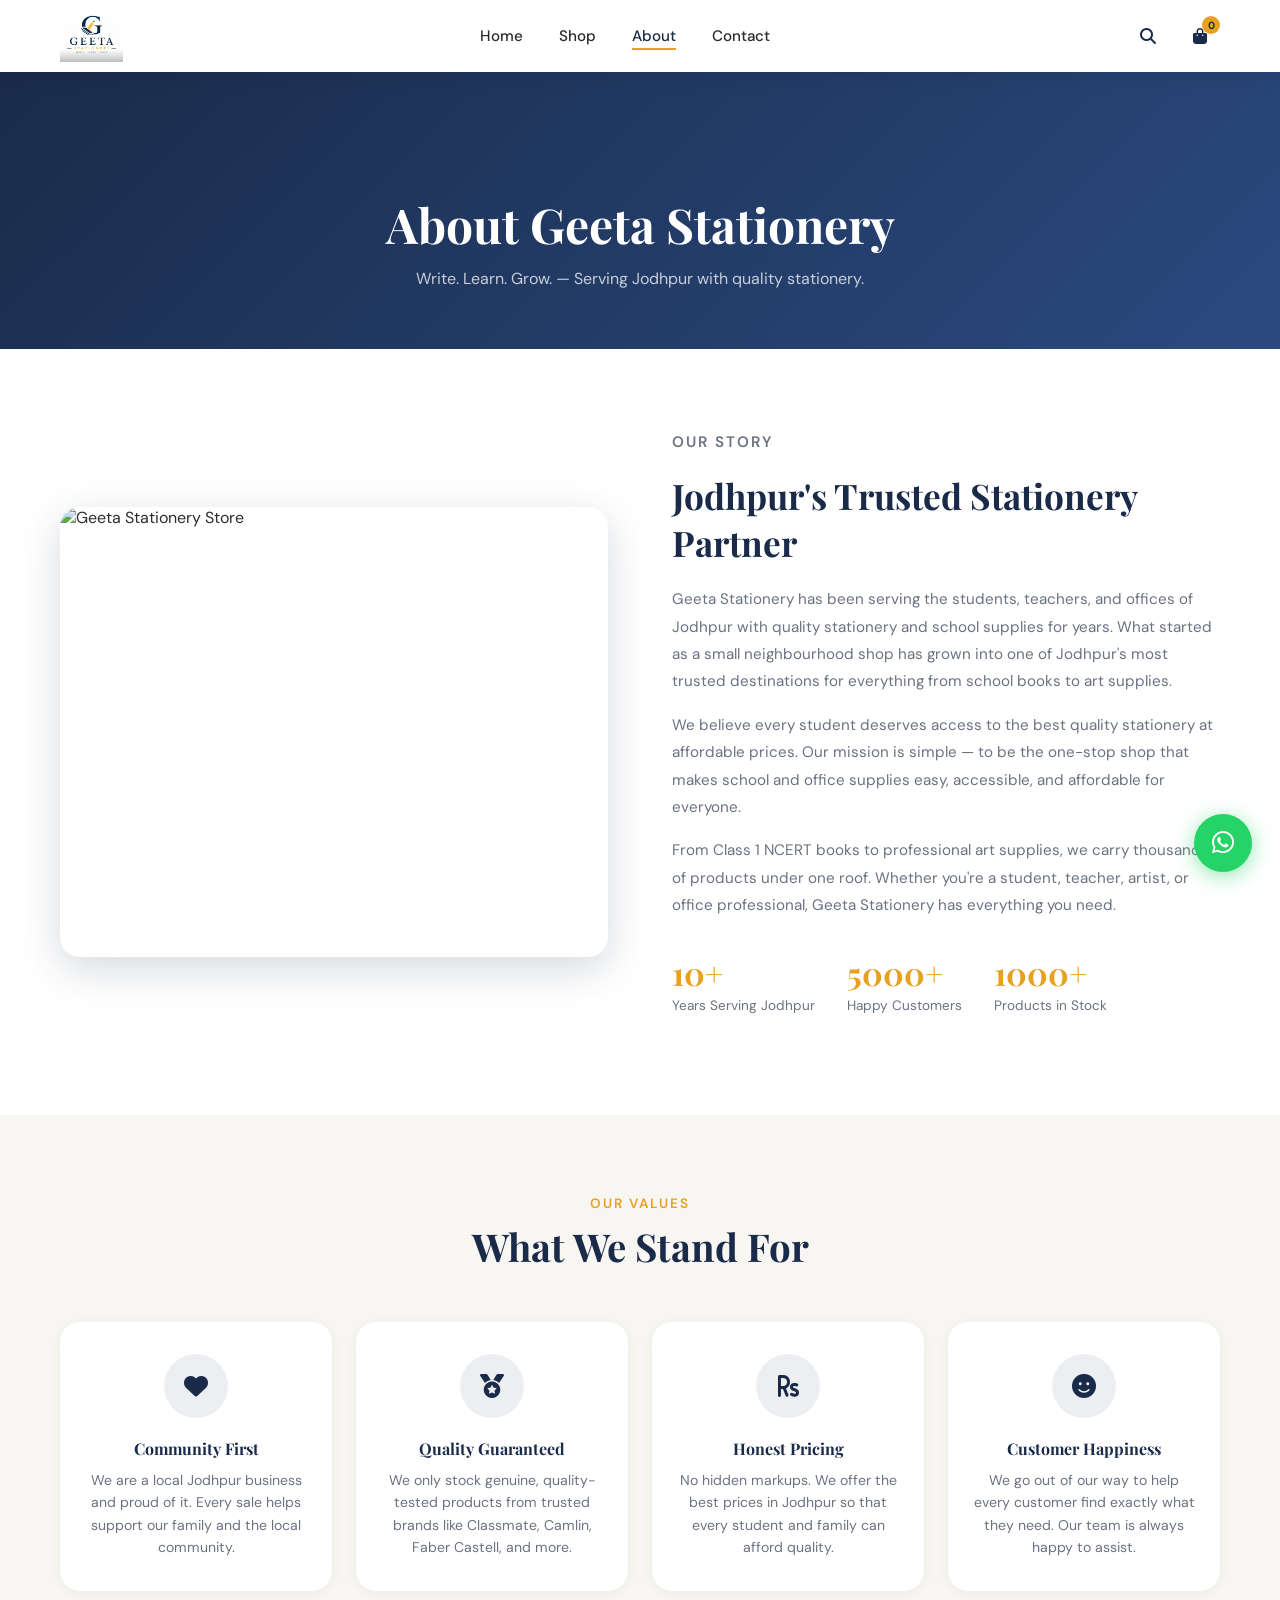
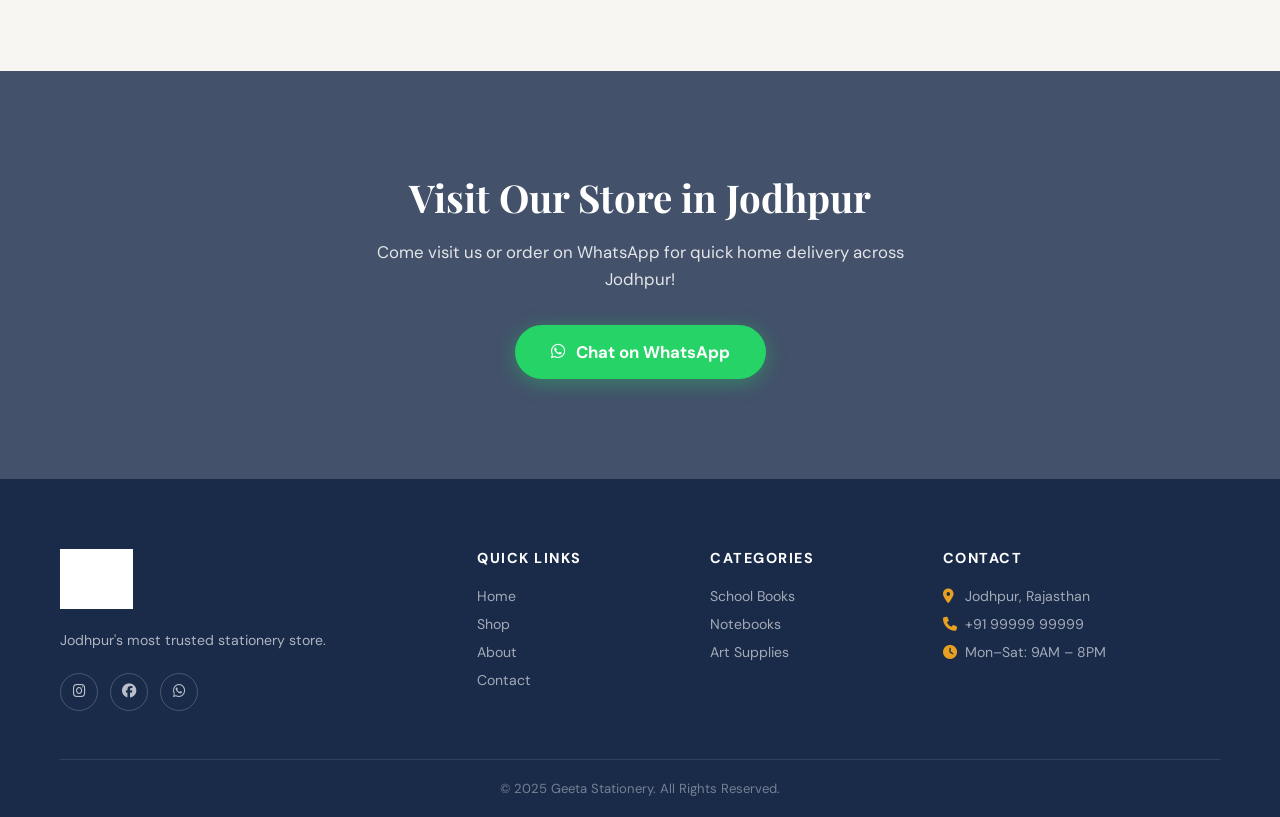
==== pages/about.html @ 5570ed1f "Add files via upload" ====
<!DOCTYPE html>
<html lang="en">
<head>
  <meta charset="UTF-8"/>
  <meta name="viewport" content="width=device-width, initial-scale=1.0"/>
  <title>About Us – Geeta Stationery Jodhpur</title>
  <link rel="icon" href="../images/logo.png" type="image/png"/>
  <link rel="stylesheet" href="../css/style.css"/>
  <link href="https://fonts.googleapis.com/css2?family=Playfair+Display:wght@600;700;800&family=DM+Sans:wght@300;400;500;600&display=swap" rel="stylesheet"/>
  <link rel="stylesheet" href="https://cdnjs.cloudflare.com/ajax/libs/font-awesome/6.5.0/css/all.min.css"/>
</head>
<body>

<header class="navbar" id="navbar">
  <div class="nav-container">
    <a href="../index.html" class="nav-logo"><img src="../images/logo.png" alt="Geeta Stationery"/></a>
    <nav class="nav-links" id="navLinks">
      <a href="../index.html">Home</a>
      <a href="shop.html">Shop</a>
      <a href="about.html" class="active">About</a>
      <a href="contact.html">Contact</a>
    </nav>
    <div class="nav-actions">
      <button class="search-btn" onclick="toggleSearch()"><i class="fas fa-search"></i></button>
      <a href="shop.html" class="cart-btn"><i class="fas fa-shopping-bag"></i><span class="cart-count">0</span></a>
      <button class="hamburger" onclick="toggleMenu()"><span></span><span></span><span></span></button>
    </div>
  </div>
  <div class="search-bar" id="searchBar">
    <input type="text" placeholder="Search products..." id="searchInput"/>
    <button onclick="doSearch()"><i class="fas fa-search"></i></button>
  </div>
</header>

<div class="page-hero">
  <div class="container">
    <h1>About Geeta Stationery</h1>
    <p>Write. Learn. Grow. — Serving Jodhpur with quality stationery.</p>
  </div>
</div>

<!-- STORY -->
<section class="about-story">
  <div class="container">
    <div class="about-grid">
      <div class="about-img">
        <img src="https://images.unsplash.com/photo-1456735190827-d1262f71b8a3?w=800&q=80" alt="Geeta Stationery Store"/>
      </div>
      <div class="about-content">
        <p class="section-tag">Our Story</p>
        <h2>Jodhpur's Trusted Stationery Partner</h2>
        <p>Geeta Stationery has been serving the students, teachers, and offices of Jodhpur with quality stationery and school supplies for years. What started as a small neighbourhood shop has grown into one of Jodhpur's most trusted destinations for everything from school books to art supplies.</p>
        <p>We believe every student deserves access to the best quality stationery at affordable prices. Our mission is simple — to be the one-stop shop that makes school and office supplies easy, accessible, and affordable for everyone.</p>
        <p>From Class 1 NCERT books to professional art supplies, we carry thousands of products under one roof. Whether you're a student, teacher, artist, or office professional, Geeta Stationery has everything you need.</p>
        <div class="stat-row">
          <div class="stat-item">
            <h3>10+</h3>
            <p>Years Serving Jodhpur</p>
          </div>
          <div class="stat-item">
            <h3>5000+</h3>
            <p>Happy Customers</p>
          </div>
          <div class="stat-item">
            <h3>1000+</h3>
            <p>Products in Stock</p>
          </div>
        </div>
      </div>
    </div>
  </div>
</section>

<!-- VALUES -->
<section class="section trust-section">
  <div class="container">
    <div class="section-head">
      <p class="section-tag">Our Values</p>
      <h2>What We Stand For</h2>
    </div>
    <div class="trust-grid">
      <div class="trust-card">
        <div class="trust-icon"><i class="fas fa-heart"></i></div>
        <h3>Community First</h3>
        <p>We are a local Jodhpur business and proud of it. Every sale helps support our family and the local community.</p>
      </div>
      <div class="trust-card">
        <div class="trust-icon"><i class="fas fa-medal"></i></div>
        <h3>Quality Guaranteed</h3>
        <p>We only stock genuine, quality-tested products from trusted brands like Classmate, Camlin, Faber Castell, and more.</p>
      </div>
      <div class="trust-card">
        <div class="trust-icon"><i class="fas fa-rupee-sign"></i></div>
        <h3>Honest Pricing</h3>
        <p>No hidden markups. We offer the best prices in Jodhpur so that every student and family can afford quality.</p>
      </div>
      <div class="trust-card">
        <div class="trust-icon"><i class="fas fa-smile"></i></div>
        <h3>Customer Happiness</h3>
        <p>We go out of our way to help every customer find exactly what they need. Our team is always happy to assist.</p>
      </div>
    </div>
  </div>
</section>

<!-- CTA -->
<section class="cta-section">
  <div class="cta-bg" style="background-image:url('https://images.unsplash.com/photo-1503676260728-1c00da094a0b?w=1400&q=80')">
    <div class="cta-overlay"></div>
    <div class="cta-content">
      <h2>Visit Our Store in Jodhpur</h2>
      <p>Come visit us or order on WhatsApp for quick home delivery across Jodhpur!</p>
      <a href="https://wa.me/919999999999" class="btn-whatsapp" target="_blank"><i class="fab fa-whatsapp"></i> Chat on WhatsApp</a>
    </div>
  </div>
</section>

<footer class="footer">
  <div class="container">
    <div class="footer-grid">
      <div class="footer-brand">
        <img src="../images/logo.png" alt="Geeta Stationery" class="footer-logo"/>
        <p>Jodhpur's most trusted stationery store.</p>
        <div class="social-links">
          <a href="#"><i class="fab fa-instagram"></i></a>
          <a href="#"><i class="fab fa-facebook"></i></a>
          <a href="https://wa.me/919999999999"><i class="fab fa-whatsapp"></i></a>
        </div>
      </div>
      <div class="footer-col"><h4>Quick Links</h4><a href="../index.html">Home</a><a href="shop.html">Shop</a><a href="about.html">About</a><a href="contact.html">Contact</a></div>
      <div class="footer-col"><h4>Categories</h4><a href="shop.html?cat=books">School Books</a><a href="shop.html?cat=notebooks">Notebooks</a><a href="shop.html?cat=art">Art Supplies</a></div>
      <div class="footer-col"><h4>Contact</h4><p><i class="fas fa-map-marker-alt"></i> Jodhpur, Rajasthan</p><p><i class="fas fa-phone"></i> +91 99999 99999</p><p><i class="fas fa-clock"></i> Mon–Sat: 9AM – 8PM</p></div>
    </div>
    <div class="footer-bottom"><p>© 2025 Geeta Stationery. All Rights Reserved.</p></div>
  </div>
</footer>
<a href="https://wa.me/919999999999" class="whatsapp-float" target="_blank"><i class="fab fa-whatsapp"></i></a>

<script src="../js/products.js"></script>
<script src="../js/main.js"></script>
</body>
</html>
---- css/style.css ----
/* ===== GEETA STATIONERY - MAIN STYLESHEET ===== */
@import url('https://fonts.googleapis.com/css2?family=Playfair+Display:wght@600;700;800&family=DM+Sans:wght@300;400;500;600&display=swap');

:root {
  --navy: #1A2B4A;
  --gold: #E8A020;
  --gold-light: #F5C842;
  --white: #FFFFFF;
  --off-white: #F8F6F2;
  --text: #2C2C2C;
  --text-light: #6B7280;
  --border: #E5E7EB;
  --shadow: 0 4px 24px rgba(26,43,74,0.10);
  --shadow-hover: 0 12px 40px rgba(26,43,74,0.18);
  --radius: 12px;
  --radius-lg: 20px;
}

*, *::before, *::after { box-sizing: border-box; margin: 0; padding: 0; }

html { scroll-behavior: smooth; }

body {
  font-family: 'DM Sans', sans-serif;
  color: var(--text);
  background: var(--white);
  overflow-x: hidden;
}

h1, h2, h3, h4 { font-family: 'Playfair Display', serif; color: var(--navy); }
a { text-decoration: none; color: inherit; }
img { max-width: 100%; display: block; }
.container { max-width: 1200px; margin: 0 auto; padding: 0 20px; }
.section { padding: 80px 0; }
.section-head { text-align: center; margin-bottom: 50px; }
.section-head h2 { font-size: clamp(1.8rem, 3vw, 2.4rem); color: var(--navy); }
.section-tag { color: var(--gold); font-weight: 600; font-size: 0.85rem; letter-spacing: 2px; text-transform: uppercase; margin-bottom: 8px; }
.center-btn { text-align: center; margin-top: 48px; }

/* ===== BUTTONS ===== */
.btn-primary {
  display: inline-flex; align-items: center; gap: 8px;
  background: var(--navy); color: var(--white);
  padding: 14px 30px; border-radius: 50px;
  font-weight: 600; font-size: 0.95rem;
  transition: all 0.3s ease;
  border: 2px solid var(--navy);
}
.btn-primary:hover { background: var(--gold); border-color: var(--gold); color: var(--navy); transform: translateY(-2px); box-shadow: var(--shadow-hover); }

.btn-outline {
  display: inline-flex; align-items: center; gap: 8px;
  background: transparent; color: var(--white);
  padding: 14px 30px; border-radius: 50px;
  font-weight: 600; font-size: 0.95rem;
  border: 2px solid rgba(255,255,255,0.7);
  transition: all 0.3s ease;
}
.btn-outline:hover { background: var(--white); color: var(--navy); }

.btn-outline-sm {
  display: inline-block; padding: 8px 20px;
  border: 2px solid var(--white); color: var(--white); border-radius: 50px;
  font-weight: 600; font-size: 0.8rem; transition: all 0.3s;
}
.btn-outline-sm:hover { background: var(--white); color: var(--navy); }

.btn-whatsapp {
  display: inline-flex; align-items: center; gap: 10px;
  background: #25D366; color: var(--white);
  padding: 16px 36px; border-radius: 50px;
  font-weight: 700; font-size: 1.05rem;
  transition: all 0.3s; box-shadow: 0 4px 20px rgba(37,211,102,0.4);
}
.btn-whatsapp:hover { transform: translateY(-3px); box-shadow: 0 8px 30px rgba(37,211,102,0.5); }

/* ===== NAVBAR ===== */
.navbar {
  position: fixed; top: 0; left: 0; right: 0; z-index: 1000;
  background: var(--white);
  box-shadow: 0 2px 20px rgba(0,0,0,0.08);
  transition: all 0.3s ease;
}
.navbar.scrolled { box-shadow: 0 4px 30px rgba(0,0,0,0.12); }
.nav-container {
  max-width: 1200px; margin: 0 auto; padding: 0 20px;
  display: flex; align-items: center; justify-content: space-between;
  height: 72px;
}
.nav-logo img { height: 52px; width: auto; object-fit: contain; }
.nav-links { display: flex; gap: 36px; align-items: center; }
.nav-links a {
  font-weight: 500; color: var(--text); font-size: 0.95rem;
  position: relative; transition: color 0.3s;
}
.nav-links a::after {
  content: ''; position: absolute; bottom: -4px; left: 0; right: 100%;
  height: 2px; background: var(--gold); transition: right 0.3s;
}
.nav-links a:hover::after, .nav-links a.active::after { right: 0; }
.nav-links a:hover, .nav-links a.active { color: var(--navy); }
.nav-actions { display: flex; gap: 12px; align-items: center; }
.search-btn, .cart-btn {
  background: none; border: none; cursor: pointer;
  width: 40px; height: 40px; border-radius: 50%;
  display: flex; align-items: center; justify-content: center;
  color: var(--navy); font-size: 1rem; transition: all 0.3s;
  position: relative;
}
.search-btn:hover, .cart-btn:hover { background: var(--off-white); }
.cart-count {
  position: absolute; top: 0; right: 0;
  background: var(--gold); color: var(--navy);
  font-size: 0.65rem; font-weight: 700;
  width: 18px; height: 18px; border-radius: 50%;
  display: flex; align-items: center; justify-content: center;
}
.hamburger { display: none; flex-direction: column; gap: 5px; background: none; border: none; cursor: pointer; padding: 5px; }
.hamburger span { width: 24px; height: 2px; background: var(--navy); border-radius: 2px; transition: all 0.3s; }
.search-bar {
  background: var(--off-white); padding: 12px 20px;
  display: none; align-items: center; gap: 12px;
  border-top: 1px solid var(--border);
}
.search-bar.open { display: flex; }
.search-bar input {
  flex: 1; border: none; background: none;
  font-size: 1rem; font-family: 'DM Sans', sans-serif;
  outline: none; color: var(--text);
}
.search-bar button { background: none; border: none; cursor: pointer; color: var(--navy); font-size: 1.1rem; }

/* ===== HERO ===== */
.hero {
  position: relative; height: 100vh; min-height: 600px;
  display: flex; align-items: center; justify-content: center;
  overflow: hidden; margin-top: 72px;
}
.hero-slides { position: absolute; inset: 0; }
.hero-slide {
  position: absolute; inset: 0;
  background-size: cover; background-position: center;
  opacity: 0; transition: opacity 1s ease;
}
.hero-slide.active { opacity: 1; }
.slide-overlay { position: absolute; inset: 0; background: linear-gradient(135deg, rgba(26,43,74,0.85) 0%, rgba(26,43,74,0.5) 100%); }
.hero-content {
  position: relative; z-index: 2; text-align: center;
  color: var(--white); max-width: 700px; padding: 0 20px;
  animation: heroFadeUp 1s ease forwards;
}
@keyframes heroFadeUp {
  from { opacity: 0; transform: translateY(40px); }
  to { opacity: 1; transform: translateY(0); }
}
.hero-tag {
  display: inline-block; background: rgba(232,160,32,0.2);
  border: 1px solid var(--gold); color: var(--gold-light);
  padding: 6px 20px; border-radius: 50px; font-size: 0.8rem;
  font-weight: 600; letter-spacing: 2px; text-transform: uppercase; margin-bottom: 20px;
}
.hero-title {
  font-size: clamp(2.4rem, 6vw, 4.5rem); color: var(--white);
  line-height: 1.1; margin-bottom: 16px;
}
.hero-title span { color: var(--gold-light); }
.hero-sub { font-size: 1.1rem; color: rgba(255,255,255,0.85); margin-bottom: 36px; letter-spacing: 1px; }
.hero-btns { display: flex; gap: 16px; justify-content: center; flex-wrap: wrap; }
.hero-dots {
  position: absolute; bottom: 30px; left: 50%; transform: translateX(-50%);
  z-index: 3; display: flex; gap: 8px;
}
.hero-dot {
  width: 8px; height: 8px; border-radius: 50%;
  background: rgba(255,255,255,0.4); cursor: pointer; transition: all 0.3s; border: none;
}
.hero-dot.active { background: var(--gold); width: 24px; border-radius: 4px; }

/* ===== MARQUEE ===== */
.marquee-bar { background: var(--navy); padding: 12px 0; overflow: hidden; }
.marquee-track {
  display: inline-flex; white-space: nowrap;
  animation: marquee 20s linear infinite;
  color: var(--gold-light); font-weight: 500; font-size: 0.9rem; letter-spacing: 1px;
}
@keyframes marquee { from { transform: translateX(0); } to { transform: translateX(-50%); } }

/* ===== CATEGORIES ===== */
.categories-section { background: var(--off-white); }
.categories-grid {
  display: grid; grid-template-columns: repeat(6, 1fr); gap: 20px;
}
.cat-card {
  background: var(--white); border-radius: var(--radius-lg);
  padding: 24px 16px; text-align: center;
  transition: all 0.3s ease; box-shadow: 0 2px 12px rgba(0,0,0,0.06);
  cursor: pointer;
}
.cat-card:hover { transform: translateY(-6px); box-shadow: var(--shadow-hover); }
.cat-icon {
  width: 80px; height: 80px; border-radius: 50%;
  overflow: hidden; margin: 0 auto 16px;
}
.cat-icon img { width: 100%; height: 100%; object-fit: cover; }
.cat-card h3 { font-size: 0.95rem; color: var(--navy); margin-bottom: 4px; }
.cat-card p { font-size: 0.78rem; color: var(--text-light); }

/* ===== PRODUCTS GRID ===== */
.products-grid {
  display: grid; grid-template-columns: repeat(4, 1fr); gap: 24px;
}
.product-card {
  background: var(--white); border-radius: var(--radius-lg);
  overflow: hidden; box-shadow: 0 2px 12px rgba(0,0,0,0.06);
  transition: all 0.3s ease; cursor: pointer;
}
.product-card:hover { transform: translateY(-6px); box-shadow: var(--shadow-hover); }
.product-img {
  position: relative; overflow: hidden; height: 220px; background: var(--off-white);
}
.product-img img { width: 100%; height: 100%; object-fit: cover; transition: transform 0.4s ease; }
.product-card:hover .product-img img { transform: scale(1.06); }
.product-badge {
  position: absolute; top: 12px; left: 12px;
  background: var(--gold); color: var(--navy); font-weight: 700;
  font-size: 0.72rem; padding: 4px 10px; border-radius: 50px;
}
.product-info { padding: 16px; }
.product-info h3 { font-size: 0.98rem; margin-bottom: 6px; color: var(--navy); white-space: nowrap; overflow: hidden; text-overflow: ellipsis; }
.product-info .cat-label { font-size: 0.75rem; color: var(--text-light); margin-bottom: 10px; }
.product-price { display: flex; align-items: center; gap: 8px; margin-bottom: 14px; }
.price-now { font-size: 1.1rem; font-weight: 700; color: var(--navy); }
.price-old { font-size: 0.85rem; color: var(--text-light); text-decoration: line-through; }
.add-cart-btn {
  width: 100%; padding: 10px; border: 2px solid var(--navy);
  border-radius: 8px; background: none; color: var(--navy);
  font-weight: 600; font-size: 0.88rem; cursor: pointer; transition: all 0.3s;
  font-family: 'DM Sans', sans-serif;
}
.add-cart-btn:hover { background: var(--navy); color: var(--white); }

/* ===== OFFERS ===== */
.offers-section { background: var(--off-white); padding: 80px 0; }
.offers-grid { display: grid; grid-template-columns: 1fr 1fr; gap: 24px; }
.offer-card {
  position: relative; border-radius: var(--radius-lg); overflow: hidden;
  min-height: 280px;
}
.offer-big { min-height: 580px; }
.offer-card img { width: 100%; height: 100%; object-fit: cover; position: absolute; inset: 0; }
.offer-card::after { content: ''; position: absolute; inset: 0; background: linear-gradient(to top, rgba(26,43,74,0.85), rgba(26,43,74,0.2)); }
.offer-text {
  position: absolute; bottom: 0; left: 0; right: 0;
  padding: 32px; z-index: 1; color: var(--white);
}
.offer-tag { color: var(--gold-light); font-size: 0.78rem; font-weight: 700; letter-spacing: 2px; text-transform: uppercase; margin-bottom: 8px; }
.offer-text h2 { font-size: clamp(1.5rem, 2.5vw, 2rem); color: var(--white); margin-bottom: 16px; }
.offer-text h3 { font-size: 1.2rem; color: var(--white); margin-bottom: 16px; }
.offer-small-stack { display: flex; flex-direction: column; gap: 24px; }
.offer-small { min-height: 270px; }

/* ===== CLASS SECTION ===== */
.class-section { background: var(--white); }
.class-grid { display: grid; grid-template-columns: repeat(4, 1fr); gap: 20px; }
.class-card {
  background: var(--navy); border-radius: var(--radius-lg);
  padding: 40px 20px; text-align: center;
  transition: all 0.3s; cursor: pointer;
}
.class-card:hover { background: var(--gold); transform: translateY(-4px); }
.class-card:hover .class-num { color: var(--navy); }
.class-card:hover p { color: var(--navy); }
.class-num { font-family: 'Playfair Display', serif; font-size: 2.5rem; color: var(--gold); display: block; margin-bottom: 8px; font-weight: 800; }
.class-card p { color: rgba(255,255,255,0.8); font-size: 0.9rem; font-weight: 500; }

/* ===== TRUST ===== */
.trust-section { background: var(--off-white); }
.trust-grid { display: grid; grid-template-columns: repeat(4, 1fr); gap: 24px; }
.trust-card {
  background: var(--white); border-radius: var(--radius-lg);
  padding: 32px 24px; text-align: center;
  box-shadow: 0 2px 12px rgba(0,0,0,0.05); transition: all 0.3s;
}
.trust-card:hover { box-shadow: var(--shadow-hover); transform: translateY(-4px); }
.trust-icon {
  width: 64px; height: 64px; border-radius: 50%;
  background: rgba(26,43,74,0.08); display: flex; align-items: center; justify-content: center;
  margin: 0 auto 20px; font-size: 1.5rem; color: var(--navy);
}
.trust-card h3 { font-size: 1rem; margin-bottom: 10px; }
.trust-card p { font-size: 0.88rem; color: var(--text-light); line-height: 1.6; }

/* ===== TESTIMONIALS ===== */
.testimonials-section { background: var(--white); }
.testimonials-grid { display: grid; grid-template-columns: repeat(3, 1fr); gap: 24px; }
.testimonial-card {
  background: var(--off-white); border-radius: var(--radius-lg);
  padding: 32px; border-left: 4px solid var(--gold);
  transition: all 0.3s;
}
.testimonial-card:hover { box-shadow: var(--shadow-hover); transform: translateY(-4px); }
.stars { color: var(--gold); font-size: 1.1rem; margin-bottom: 16px; }
.testimonial-card > p { color: var(--text); line-height: 1.7; font-size: 0.92rem; margin-bottom: 20px; }
.reviewer { display: flex; align-items: center; gap: 12px; }
.avatar {
  width: 44px; height: 44px; border-radius: 50%;
  background: var(--navy); color: var(--white);
  display: flex; align-items: center; justify-content: center;
  font-weight: 700; font-size: 1.1rem; flex-shrink: 0;
}
.reviewer strong { display: block; font-size: 0.92rem; color: var(--navy); }
.reviewer span { font-size: 0.78rem; color: var(--text-light); }

/* ===== CTA ===== */
.cta-section { position: relative; }
.cta-bg { position: relative; padding: 100px 20px; }
.cta-overlay { position: absolute; inset: 0; background: rgba(26,43,74,0.82); }
.cta-content { position: relative; z-index: 1; text-align: center; color: var(--white); max-width: 600px; margin: 0 auto; }
.cta-content h2 { font-size: clamp(1.6rem, 3vw, 2.5rem); color: var(--white); margin-bottom: 16px; }
.cta-content p { margin-bottom: 32px; color: rgba(255,255,255,0.85); font-size: 1.05rem; line-height: 1.6; }

/* ===== FOOTER ===== */
.footer { background: var(--navy); color: rgba(255,255,255,0.85); padding: 70px 0 0; }
.footer-grid { display: grid; grid-template-columns: 2fr 1fr 1fr 1.5fr; gap: 48px; padding-bottom: 48px; border-bottom: 1px solid rgba(255,255,255,0.1); }
.footer-logo { height: 60px; margin-bottom: 20px; filter: brightness(0) invert(1); }
.footer-brand p { font-size: 0.88rem; line-height: 1.7; color: rgba(255,255,255,0.65); }
.social-links { display: flex; gap: 12px; margin-top: 20px; }
.social-links a {
  width: 38px; height: 38px; border-radius: 50%;
  border: 1px solid rgba(255,255,255,0.2); display: flex; align-items: center; justify-content: center;
  color: rgba(255,255,255,0.7); font-size: 0.9rem; transition: all 0.3s;
}
.social-links a:hover { background: var(--gold); border-color: var(--gold); color: var(--navy); }
.footer-col h4 { font-size: 0.9rem; font-family: 'DM Sans', sans-serif; font-weight: 700; letter-spacing: 1.5px; text-transform: uppercase; color: var(--white); margin-bottom: 20px; }
.footer-col a, .footer-col p {
  display: block; font-size: 0.88rem; color: rgba(255,255,255,0.6);
  margin-bottom: 10px; transition: color 0.3s;
}
.footer-col a:hover { color: var(--gold); }
.footer-col p i { width: 18px; color: var(--gold); }
.footer-bottom { text-align: center; padding: 20px; font-size: 0.82rem; color: rgba(255,255,255,0.4); }

/* ===== WHATSAPP FLOAT ===== */
.whatsapp-float {
  position: fixed; bottom: 28px; right: 28px; z-index: 999;
  width: 58px; height: 58px; border-radius: 50%;
  background: #25D366; color: var(--white);
  display: flex; align-items: center; justify-content: center;
  font-size: 1.6rem; box-shadow: 0 4px 20px rgba(37,211,102,0.5);
  transition: all 0.3s; animation: pulse 2s infinite;
}
.whatsapp-float:hover { transform: scale(1.12); box-shadow: 0 6px 30px rgba(37,211,102,0.6); }
@keyframes pulse {
  0%, 100% { box-shadow: 0 4px 20px rgba(37,211,102,0.5); }
  50% { box-shadow: 0 4px 30px rgba(37,211,102,0.8); }
}

/* ===== SHOP PAGE ===== */
.page-hero {
  background: linear-gradient(135deg, var(--navy) 0%, #2a4a7f 100%);
  padding: 120px 0 60px; text-align: center; color: var(--white);
  margin-top: 72px;
}
.page-hero h1 { color: var(--white); font-size: clamp(2rem, 4vw, 3rem); }
.page-hero p { color: rgba(255,255,255,0.75); margin-top: 12px; }

.shop-layout { display: grid; grid-template-columns: 260px 1fr; gap: 32px; padding: 48px 0; }
.shop-sidebar { background: var(--white); border-radius: var(--radius-lg); padding: 28px; box-shadow: var(--shadow); height: fit-content; position: sticky; top: 90px; }
.sidebar-title { font-size: 1rem; color: var(--navy); margin-bottom: 16px; padding-bottom: 12px; border-bottom: 2px solid var(--border); }
.filter-group { margin-bottom: 28px; }
.filter-group label { font-size: 0.82rem; font-weight: 600; color: var(--text-light); letter-spacing: 1px; text-transform: uppercase; display: block; margin-bottom: 10px; }
.filter-btn {
  display: block; width: 100%; text-align: left; padding: 10px 14px;
  border: 1px solid var(--border); border-radius: 8px; margin-bottom: 6px;
  background: none; cursor: pointer; font-size: 0.88rem; transition: all 0.2s;
  font-family: 'DM Sans', sans-serif; color: var(--text);
}
.filter-btn:hover, .filter-btn.active { background: var(--navy); color: var(--white); border-color: var(--navy); }

.shop-main { }
.shop-toolbar {
  display: flex; align-items: center; justify-content: space-between;
  margin-bottom: 24px; flex-wrap: wrap; gap: 12px;
}
.results-count { font-size: 0.9rem; color: var(--text-light); }
.sort-select {
  padding: 10px 16px; border: 1px solid var(--border); border-radius: 8px;
  font-family: 'DM Sans', sans-serif; font-size: 0.88rem; color: var(--text);
  background: var(--white); cursor: pointer;
}
.shop-products-grid { display: grid; grid-template-columns: repeat(3, 1fr); gap: 20px; }

/* ===== ABOUT PAGE ===== */
.about-story { padding: 80px 0; }
.about-grid { display: grid; grid-template-columns: 1fr 1fr; gap: 64px; align-items: center; }
.about-img { border-radius: var(--radius-lg); overflow: hidden; box-shadow: var(--shadow-hover); }
.about-img img { width: 100%; height: 450px; object-fit: cover; }
.about-content h2 { font-size: 2.2rem; margin-bottom: 20px; }
.about-content p { line-height: 1.8; color: var(--text-light); margin-bottom: 16px; font-size: 0.95rem; }
.stat-row { display: flex; gap: 32px; margin-top: 32px; }
.stat-item h3 { font-size: 2rem; color: var(--gold); }
.stat-item p { font-size: 0.85rem; color: var(--text-light); }

/* ===== CONTACT PAGE ===== */
.contact-section { padding: 80px 0; }
.contact-grid { display: grid; grid-template-columns: 1fr 1.5fr; gap: 48px; }
.contact-info-cards { display: flex; flex-direction: column; gap: 20px; }
.contact-info-card {
  background: var(--off-white); border-radius: var(--radius); padding: 24px;
  display: flex; gap: 16px; align-items: flex-start;
}
.contact-info-icon {
  width: 48px; height: 48px; border-radius: 12px; background: var(--navy);
  display: flex; align-items: center; justify-content: center; color: var(--gold); font-size: 1.1rem; flex-shrink: 0;
}
.contact-info-card h4 { font-size: 0.88rem; font-family: 'DM Sans'; font-weight: 700; color: var(--navy); margin-bottom: 4px; text-transform: uppercase; letter-spacing: 1px; }
.contact-info-card p, .contact-info-card a { font-size: 0.9rem; color: var(--text-light); line-height: 1.6; }
.contact-form-box { background: var(--white); border-radius: var(--radius-lg); padding: 40px; box-shadow: var(--shadow); }
.form-title { font-size: 1.5rem; margin-bottom: 24px; }
.form-row { display: grid; grid-template-columns: 1fr 1fr; gap: 16px; }
.form-group { margin-bottom: 20px; }
.form-group label { display: block; font-size: 0.82rem; font-weight: 600; color: var(--text-light); margin-bottom: 8px; text-transform: uppercase; letter-spacing: 1px; }
.form-group input, .form-group textarea, .form-group select {
  width: 100%; padding: 12px 16px; border: 1.5px solid var(--border);
  border-radius: 10px; font-family: 'DM Sans'; font-size: 0.92rem;
  color: var(--text); background: var(--off-white); transition: border 0.3s;
  outline: none;
}
.form-group input:focus, .form-group textarea:focus, .form-group select:focus { border-color: var(--navy); background: var(--white); }
.form-group textarea { resize: vertical; min-height: 120px; }
.map-section { padding: 0 0 80px; }
.map-container { border-radius: var(--radius-lg); overflow: hidden; box-shadow: var(--shadow); }

/* ===== PRODUCT DETAIL ===== */
.product-detail-section { padding: 60px 0; }
.product-detail-grid { display: grid; grid-template-columns: 1fr 1fr; gap: 60px; }
.product-gallery .main-img { border-radius: var(--radius-lg); overflow: hidden; margin-bottom: 12px; }
.product-gallery .main-img img { width: 100%; height: 420px; object-fit: cover; }
.thumb-row { display: flex; gap: 10px; }
.thumb { width: 80px; height: 80px; border-radius: 10px; overflow: hidden; cursor: pointer; border: 2px solid transparent; transition: border 0.3s; }
.thumb:hover, .thumb.active { border-color: var(--navy); }
.thumb img { width: 100%; height: 100%; object-fit: cover; }
.product-detail-info h1 { font-size: 2rem; margin-bottom: 12px; }
.rating-row { display: flex; align-items: center; gap: 8px; margin-bottom: 20px; }
.rating-row .stars { color: var(--gold); }
.rating-row span { font-size: 0.88rem; color: var(--text-light); }
.detail-price { font-size: 2rem; font-weight: 700; color: var(--navy); margin-bottom: 20px; }
.detail-price .old { font-size: 1.1rem; color: var(--text-light); text-decoration: line-through; margin-left: 10px; }
.qty-row { display: flex; align-items: center; gap: 16px; margin: 24px 0; }
.qty-control { display: flex; align-items: center; gap: 0; border: 1.5px solid var(--border); border-radius: 10px; overflow: hidden; }
.qty-btn { width: 40px; height: 44px; background: none; border: none; font-size: 1.2rem; cursor: pointer; transition: background 0.2s; }
.qty-btn:hover { background: var(--off-white); }
.qty-num { width: 44px; text-align: center; font-weight: 600; font-size: 1rem; }
.detail-btns { display: flex; gap: 12px; flex-wrap: wrap; }
.btn-add-cart { flex: 1; padding: 14px; background: var(--navy); color: var(--white); border: none; border-radius: 10px; font-size: 1rem; font-weight: 600; cursor: pointer; transition: all 0.3s; font-family: 'DM Sans'; }
.btn-add-cart:hover { background: var(--gold); color: var(--navy); }
.btn-whatsapp-order { padding: 14px 24px; background: #25D366; color: var(--white); border: none; border-radius: 10px; font-size: 1rem; font-weight: 600; cursor: pointer; transition: all 0.3s; font-family: 'DM Sans'; display: flex; align-items: center; gap: 8px; }
.detail-meta { margin-top: 28px; padding-top: 20px; border-top: 1px solid var(--border); }
.detail-meta p { font-size: 0.88rem; color: var(--text-light); margin-bottom: 6px; }
.detail-meta strong { color: var(--navy); }

/* ===== CART TOAST ===== */
.cart-toast {
  position: fixed; bottom: 100px; right: 28px; z-index: 9999;
  background: var(--navy); color: var(--white); padding: 14px 24px;
  border-radius: 12px; font-size: 0.9rem; font-weight: 500;
  box-shadow: var(--shadow-hover); transform: translateY(20px); opacity: 0;
  transition: all 0.4s ease; pointer-events: none;
}
.cart-toast.show { transform: translateY(0); opacity: 1; }

/* ===== RESPONSIVE ===== */
@media (max-width: 1024px) {
  .categories-grid { grid-template-columns: repeat(3, 1fr); }
  .products-grid { grid-template-columns: repeat(3, 1fr); }
  .trust-grid { grid-template-columns: repeat(2, 1fr); }
  .footer-grid { grid-template-columns: 1fr 1fr; gap: 32px; }
  .shop-layout { grid-template-columns: 1fr; }
  .shop-sidebar { position: static; }
  .shop-products-grid { grid-template-columns: repeat(3, 1fr); }
}
@media (max-width: 768px) {
  .nav-links { display: none; flex-direction: column; position: absolute; top: 72px; left: 0; right: 0; background: var(--white); padding: 20px; box-shadow: 0 10px 30px rgba(0,0,0,0.1); gap: 4px; }
  .nav-links.open { display: flex; }
  .hamburger { display: flex; }
  .hero { min-height: 70vh; }
  .hero-title { font-size: 2.2rem; }
  .categories-grid { grid-template-columns: repeat(2, 1fr); }
  .products-grid { grid-template-columns: repeat(2, 1fr); }
  .offers-grid { grid-template-columns: 1fr; }
  .class-grid { grid-template-columns: repeat(2, 1fr); }
  .trust-grid { grid-template-columns: repeat(2, 1fr); }
  .testimonials-grid { grid-template-columns: 1fr; }
  .footer-grid { grid-template-columns: 1fr; }
  .about-grid { grid-template-columns: 1fr; }
  .contact-grid { grid-template-columns: 1fr; }
  .product-detail-grid { grid-template-columns: 1fr; }
  .shop-products-grid { grid-template-columns: repeat(2, 1fr); }
  .section { padding: 56px 0; }
  .form-row { grid-template-columns: 1fr; }
}
@media (max-width: 480px) {
  .categories-grid { grid-template-columns: repeat(2, 1fr); }
  .products-grid { grid-template-columns: 1fr; }
  .class-grid { grid-template-columns: repeat(2, 1fr); }
  .trust-grid { grid-template-columns: 1fr; }
  .shop-products-grid { grid-template-columns: 1fr; }
  .hero-btns { flex-direction: column; align-items: center; }
}
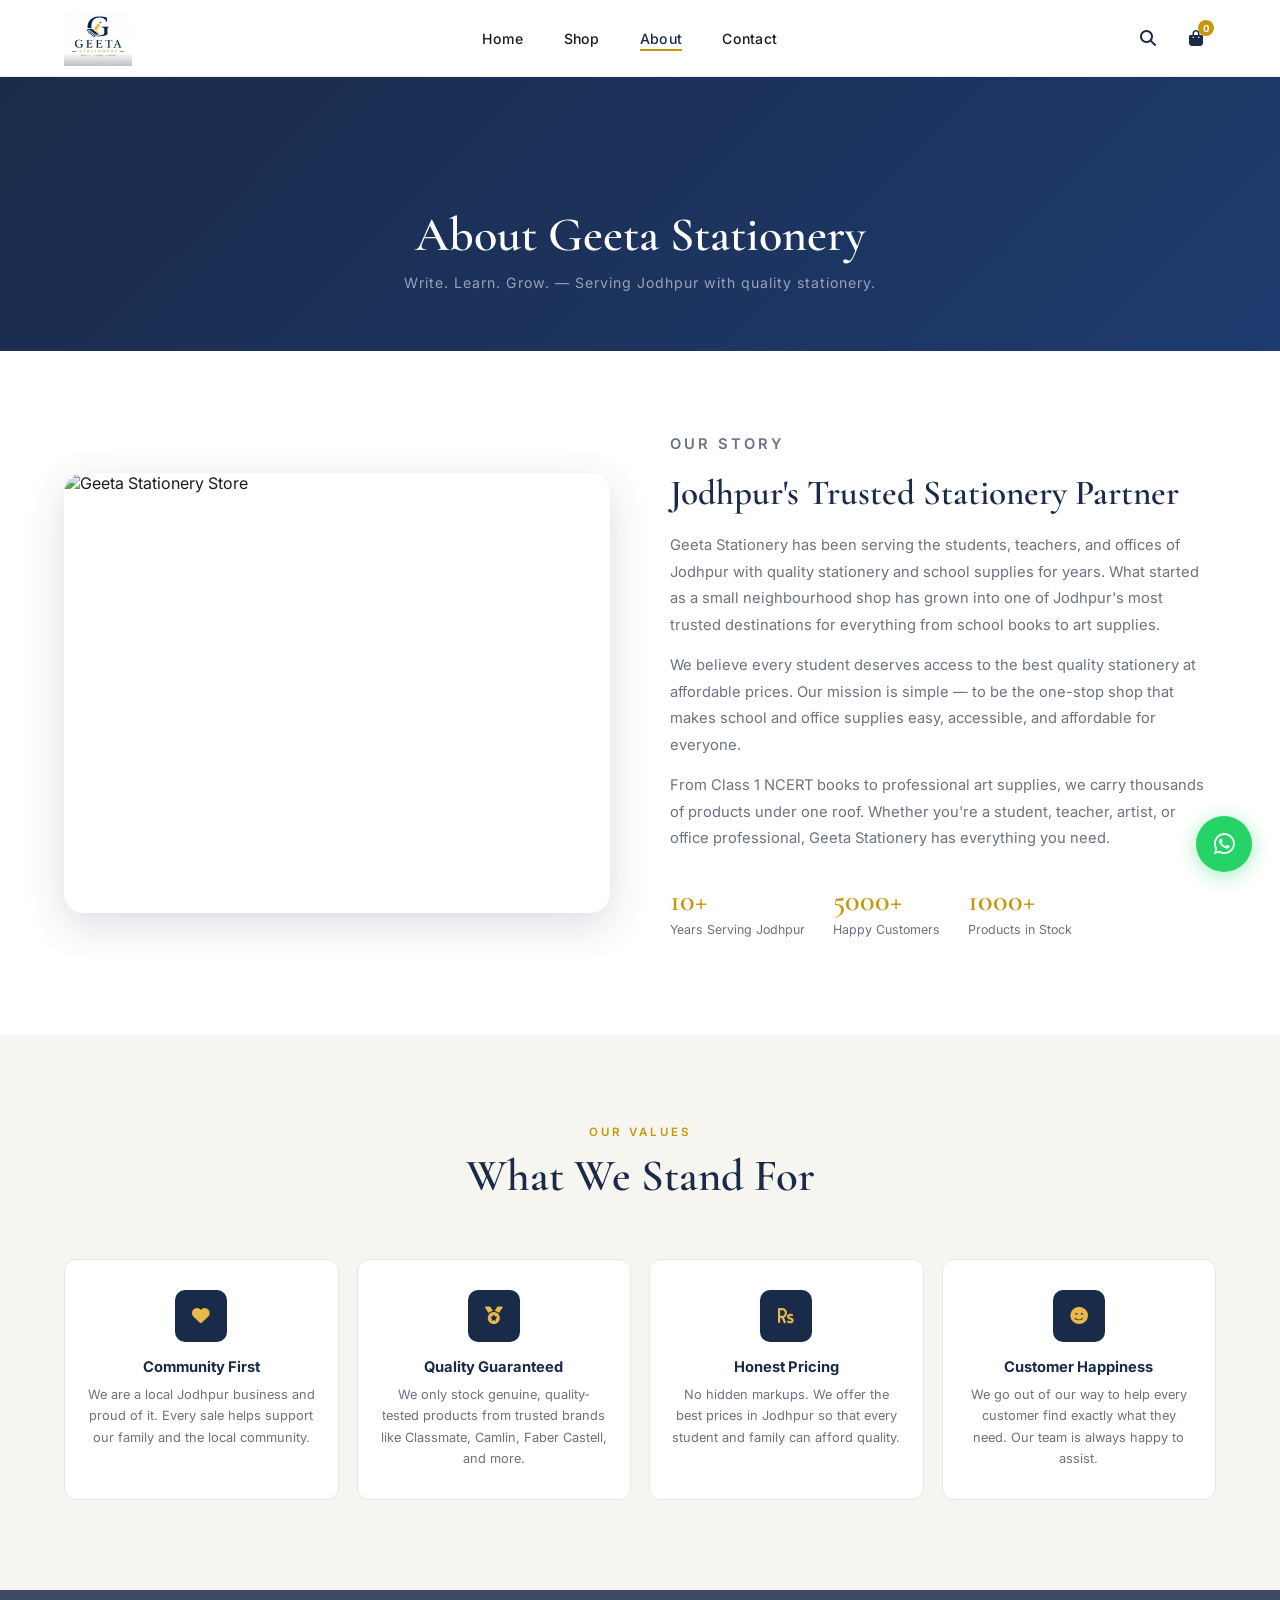
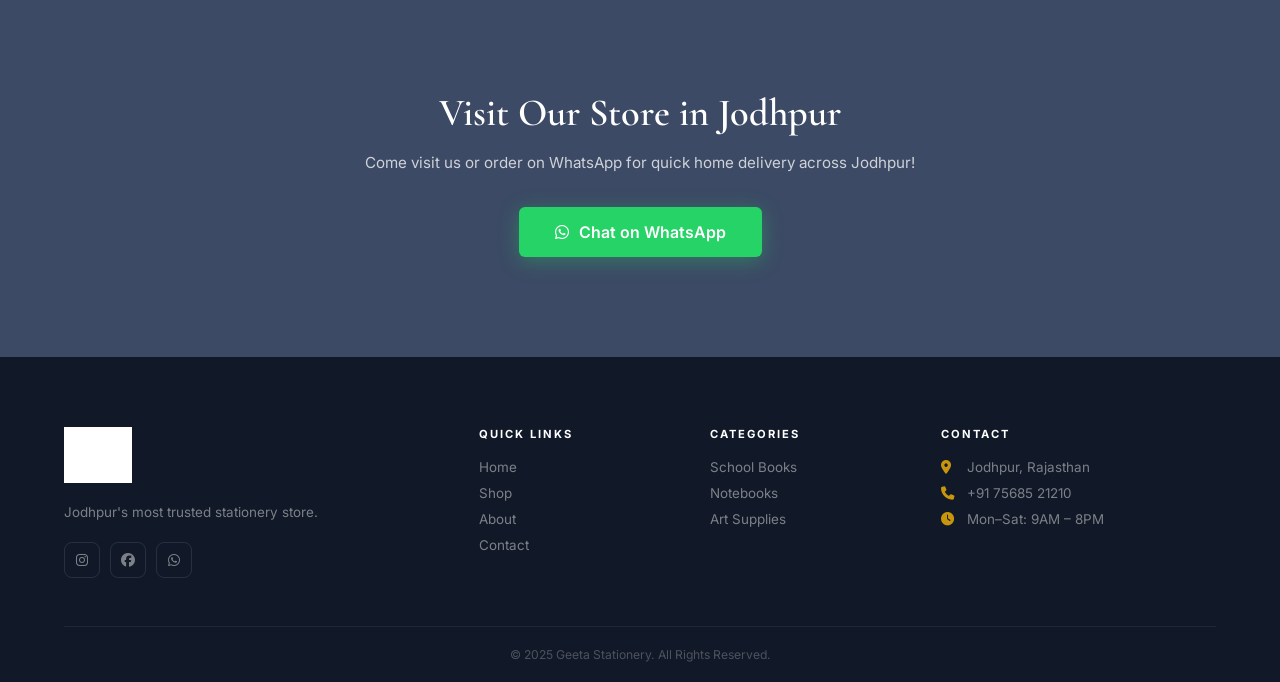
==== commit c336ab7c: "new owner image" ====
--- a/pages/about.html
+++ b/pages/about.html
@@ -6,7 +6,7 @@
   <title>About Us – Geeta Stationery Jodhpur</title>
   <link rel="icon" href="../images/logo.png" type="image/png"/>
   <link rel="stylesheet" href="../css/style.css"/>
-  <link href="https://fonts.googleapis.com/css2?family=Playfair+Display:wght@600;700;800&family=DM+Sans:wght@300;400;500;600&display=swap" rel="stylesheet"/>
+  <link href="https://fonts.googleapis.com/css2?family=Cormorant+Garamond:wght@400;500;600;700&family=Inter:wght@300;400;500;600;700&display=swap" rel="stylesheet"/>
   <link rel="stylesheet" href="https://cdnjs.cloudflare.com/ajax/libs/font-awesome/6.5.0/css/all.min.css"/>
 </head>
 <body>
@@ -110,7 +110,7 @@
     <div class="cta-content">
       <h2>Visit Our Store in Jodhpur</h2>
       <p>Come visit us or order on WhatsApp for quick home delivery across Jodhpur!</p>
-      <a href="https://wa.me/919999999999" class="btn-whatsapp" target="_blank"><i class="fab fa-whatsapp"></i> Chat on WhatsApp</a>
+      <a href="https://wa.me/917568521210" class="btn-whatsapp" target="_blank"><i class="fab fa-whatsapp"></i> Chat on WhatsApp</a>
     </div>
   </div>
 </section>
@@ -124,17 +124,17 @@
         <div class="social-links">
           <a href="#"><i class="fab fa-instagram"></i></a>
           <a href="#"><i class="fab fa-facebook"></i></a>
-          <a href="https://wa.me/919999999999"><i class="fab fa-whatsapp"></i></a>
+          <a href="https://wa.me/917568521210"><i class="fab fa-whatsapp"></i></a>
         </div>
       </div>
       <div class="footer-col"><h4>Quick Links</h4><a href="../index.html">Home</a><a href="shop.html">Shop</a><a href="about.html">About</a><a href="contact.html">Contact</a></div>
       <div class="footer-col"><h4>Categories</h4><a href="shop.html?cat=books">School Books</a><a href="shop.html?cat=notebooks">Notebooks</a><a href="shop.html?cat=art">Art Supplies</a></div>
-      <div class="footer-col"><h4>Contact</h4><p><i class="fas fa-map-marker-alt"></i> Jodhpur, Rajasthan</p><p><i class="fas fa-phone"></i> +91 99999 99999</p><p><i class="fas fa-clock"></i> Mon–Sat: 9AM – 8PM</p></div>
+      <div class="footer-col"><h4>Contact</h4><p><i class="fas fa-map-marker-alt"></i> Jodhpur, Rajasthan</p><p><i class="fas fa-phone"></i> +91 75685 21210</p><p><i class="fas fa-clock"></i> Mon–Sat: 9AM – 8PM</p></div>
     </div>
     <div class="footer-bottom"><p>© 2025 Geeta Stationery. All Rights Reserved.</p></div>
   </div>
 </footer>
-<a href="https://wa.me/919999999999" class="whatsapp-float" target="_blank"><i class="fab fa-whatsapp"></i></a>
+<a href="https://wa.me/917568521210" class="whatsapp-float" target="_blank"><i class="fab fa-whatsapp"></i></a>
 
 <script src="../js/products.js"></script>
 <script src="../js/main.js"></script>
--- a/css/style.css
+++ b/css/style.css
@@ -1,489 +1,357 @@
-/* ===== GEETA STATIONERY - MAIN STYLESHEET ===== */
-@import url('https://fonts.googleapis.com/css2?family=Playfair+Display:wght@600;700;800&family=DM+Sans:wght@300;400;500;600&display=swap');
+/* ===== GEETA STATIONERY - UPDATED STYLESHEET ===== */
+@import url('https://fonts.googleapis.com/css2?family=Cormorant+Garamond:wght@400;500;600;700&family=Inter:wght@300;400;500;600;700&display=swap');
 
 :root {
   --navy: #1A2B4A;
-  --gold: #E8A020;
-  --gold-light: #F5C842;
+  --gold: #C8960C;
+  --gold-light: #E8B84B;
   --white: #FFFFFF;
-  --off-white: #F8F6F2;
-  --text: #2C2C2C;
+  --off-white: #F7F5F0;
+  --text: #1C1C1C;
   --text-light: #6B7280;
   --border: #E5E7EB;
-  --shadow: 0 4px 24px rgba(26,43,74,0.10);
-  --shadow-hover: 0 12px 40px rgba(26,43,74,0.18);
+  --shadow: 0 4px 24px rgba(26,43,74,0.08);
+  --shadow-hover: 0 12px 40px rgba(26,43,74,0.16);
   --radius: 12px;
   --radius-lg: 20px;
 }
-
 *, *::before, *::after { box-sizing: border-box; margin: 0; padding: 0; }
-
 html { scroll-behavior: smooth; }
-
-body {
-  font-family: 'DM Sans', sans-serif;
-  color: var(--text);
-  background: var(--white);
-  overflow-x: hidden;
-}
-
-h1, h2, h3, h4 { font-family: 'Playfair Display', serif; color: var(--navy); }
+body { font-family: 'Inter', sans-serif; color: var(--text); background: var(--white); overflow-x: hidden; }
+h1, h2, h3, h4 { font-family: 'Cormorant Garamond', serif; color: var(--navy); font-weight: 600; }
 a { text-decoration: none; color: inherit; }
 img { max-width: 100%; display: block; }
-.container { max-width: 1200px; margin: 0 auto; padding: 0 20px; }
-.section { padding: 80px 0; }
-.section-head { text-align: center; margin-bottom: 50px; }
-.section-head h2 { font-size: clamp(1.8rem, 3vw, 2.4rem); color: var(--navy); }
-.section-tag { color: var(--gold); font-weight: 600; font-size: 0.85rem; letter-spacing: 2px; text-transform: uppercase; margin-bottom: 8px; }
-.center-btn { text-align: center; margin-top: 48px; }
-
-/* ===== BUTTONS ===== */
-.btn-primary {
-  display: inline-flex; align-items: center; gap: 8px;
-  background: var(--navy); color: var(--white);
-  padding: 14px 30px; border-radius: 50px;
-  font-weight: 600; font-size: 0.95rem;
-  transition: all 0.3s ease;
-  border: 2px solid var(--navy);
-}
-.btn-primary:hover { background: var(--gold); border-color: var(--gold); color: var(--navy); transform: translateY(-2px); box-shadow: var(--shadow-hover); }
-
-.btn-outline {
-  display: inline-flex; align-items: center; gap: 8px;
-  background: transparent; color: var(--white);
-  padding: 14px 30px; border-radius: 50px;
-  font-weight: 600; font-size: 0.95rem;
-  border: 2px solid rgba(255,255,255,0.7);
-  transition: all 0.3s ease;
-}
-.btn-outline:hover { background: var(--white); color: var(--navy); }
-
-.btn-outline-sm {
-  display: inline-block; padding: 8px 20px;
-  border: 2px solid var(--white); color: var(--white); border-radius: 50px;
-  font-weight: 600; font-size: 0.8rem; transition: all 0.3s;
-}
+.container { max-width: 1200px; margin: 0 auto; padding: 0 24px; }
+.section { padding: 90px 0; }
+.section-head { text-align: center; margin-bottom: 56px; }
+.section-head h2 { font-size: clamp(2rem, 3.5vw, 2.8rem); }
+.section-tag { color: var(--gold); font-weight: 600; font-size: 0.72rem; letter-spacing: 3px; text-transform: uppercase; margin-bottom: 10px; display: block; font-family: 'Inter', sans-serif; }
+.center-btn { text-align: center; margin-top: 52px; }
+
+/* BUTTONS */
+.btn-primary { display: inline-flex; align-items: center; gap: 8px; background: var(--navy); color: var(--white); padding: 14px 32px; border-radius: 6px; font-weight: 500; font-size: 0.9rem; letter-spacing: 0.5px; transition: all 0.3s ease; border: 2px solid var(--navy); font-family: 'Inter', sans-serif; }
+.btn-primary:hover { background: var(--gold); border-color: var(--gold); color: var(--white); transform: translateY(-2px); box-shadow: var(--shadow-hover); }
+.btn-outline { display: inline-flex; align-items: center; gap: 8px; background: transparent; color: var(--white); padding: 14px 32px; border-radius: 6px; font-weight: 500; font-size: 0.9rem; border: 1.5px solid rgba(255,255,255,0.6); transition: all 0.3s ease; font-family: 'Inter', sans-serif; }
+.btn-outline:hover { background: var(--white); color: var(--navy); border-color: var(--white); }
+.btn-outline-sm { display: inline-block; padding: 8px 20px; border: 1.5px solid var(--white); color: var(--white); border-radius: 6px; font-weight: 500; font-size: 0.78rem; transition: all 0.3s; font-family: 'Inter', sans-serif; }
 .btn-outline-sm:hover { background: var(--white); color: var(--navy); }
-
-.btn-whatsapp {
-  display: inline-flex; align-items: center; gap: 10px;
-  background: #25D366; color: var(--white);
-  padding: 16px 36px; border-radius: 50px;
-  font-weight: 700; font-size: 1.05rem;
-  transition: all 0.3s; box-shadow: 0 4px 20px rgba(37,211,102,0.4);
-}
-.btn-whatsapp:hover { transform: translateY(-3px); box-shadow: 0 8px 30px rgba(37,211,102,0.5); }
-
-/* ===== NAVBAR ===== */
-.navbar {
-  position: fixed; top: 0; left: 0; right: 0; z-index: 1000;
-  background: var(--white);
-  box-shadow: 0 2px 20px rgba(0,0,0,0.08);
-  transition: all 0.3s ease;
-}
-.navbar.scrolled { box-shadow: 0 4px 30px rgba(0,0,0,0.12); }
-.nav-container {
-  max-width: 1200px; margin: 0 auto; padding: 0 20px;
-  display: flex; align-items: center; justify-content: space-between;
-  height: 72px;
-}
-.nav-logo img { height: 52px; width: auto; object-fit: contain; }
-.nav-links { display: flex; gap: 36px; align-items: center; }
-.nav-links a {
-  font-weight: 500; color: var(--text); font-size: 0.95rem;
-  position: relative; transition: color 0.3s;
-}
-.nav-links a::after {
-  content: ''; position: absolute; bottom: -4px; left: 0; right: 100%;
-  height: 2px; background: var(--gold); transition: right 0.3s;
-}
+.btn-whatsapp { display: inline-flex; align-items: center; gap: 10px; background: #25D366; color: var(--white); padding: 15px 36px; border-radius: 6px; font-weight: 600; font-size: 1rem; transition: all 0.3s; box-shadow: 0 4px 20px rgba(37,211,102,0.35); font-family: 'Inter', sans-serif; }
+.btn-whatsapp:hover { transform: translateY(-3px); box-shadow: 0 8px 30px rgba(37,211,102,0.5); background: #20bc5a; }
+
+/* NAVBAR */
+.navbar { position: fixed; top: 0; left: 0; right: 0; z-index: 1000; background: rgba(255,255,255,0.97); backdrop-filter: blur(12px); border-bottom: 1px solid rgba(229,231,235,0.6); transition: all 0.3s ease; }
+.navbar.scrolled { box-shadow: 0 4px 30px rgba(0,0,0,0.08); }
+.nav-container { max-width: 1200px; margin: 0 auto; padding: 0 24px; display: flex; align-items: center; justify-content: space-between; height: 76px; }
+.nav-logo { display: flex; align-items: center; gap: 12px; }
+.nav-logo img { height: 56px; width: auto; object-fit: contain; }
+.nav-links { display: flex; gap: 40px; align-items: center; }
+.nav-links a { font-weight: 500; color: var(--text); font-size: 0.88rem; letter-spacing: 0.3px; position: relative; transition: color 0.3s; }
+.nav-links a::after { content: ''; position: absolute; bottom: -4px; left: 0; right: 100%; height: 1.5px; background: var(--gold); transition: right 0.3s; }
 .nav-links a:hover::after, .nav-links a.active::after { right: 0; }
 .nav-links a:hover, .nav-links a.active { color: var(--navy); }
-.nav-actions { display: flex; gap: 12px; align-items: center; }
-.search-btn, .cart-btn {
-  background: none; border: none; cursor: pointer;
-  width: 40px; height: 40px; border-radius: 50%;
-  display: flex; align-items: center; justify-content: center;
-  color: var(--navy); font-size: 1rem; transition: all 0.3s;
-  position: relative;
-}
+.nav-actions { display: flex; gap: 8px; align-items: center; }
+.search-btn, .cart-btn { background: none; border: none; cursor: pointer; width: 40px; height: 40px; border-radius: 8px; display: flex; align-items: center; justify-content: center; color: var(--navy); font-size: 1rem; transition: all 0.3s; position: relative; }
 .search-btn:hover, .cart-btn:hover { background: var(--off-white); }
-.cart-count {
-  position: absolute; top: 0; right: 0;
-  background: var(--gold); color: var(--navy);
-  font-size: 0.65rem; font-weight: 700;
-  width: 18px; height: 18px; border-radius: 50%;
-  display: flex; align-items: center; justify-content: center;
-}
+.cart-count { position: absolute; top: 2px; right: 2px; background: var(--gold); color: var(--white); font-size: 0.6rem; font-weight: 700; width: 16px; height: 16px; border-radius: 50%; display: flex; align-items: center; justify-content: center; }
 .hamburger { display: none; flex-direction: column; gap: 5px; background: none; border: none; cursor: pointer; padding: 5px; }
-.hamburger span { width: 24px; height: 2px; background: var(--navy); border-radius: 2px; transition: all 0.3s; }
-.search-bar {
-  background: var(--off-white); padding: 12px 20px;
-  display: none; align-items: center; gap: 12px;
-  border-top: 1px solid var(--border);
-}
+.hamburger span { width: 22px; height: 1.5px; background: var(--navy); border-radius: 2px; transition: all 0.3s; }
+.search-bar { background: var(--off-white); padding: 12px 24px; display: none; align-items: center; gap: 12px; border-top: 1px solid var(--border); }
 .search-bar.open { display: flex; }
-.search-bar input {
-  flex: 1; border: none; background: none;
-  font-size: 1rem; font-family: 'DM Sans', sans-serif;
-  outline: none; color: var(--text);
-}
-.search-bar button { background: none; border: none; cursor: pointer; color: var(--navy); font-size: 1.1rem; }
-
-/* ===== HERO ===== */
-.hero {
-  position: relative; height: 100vh; min-height: 600px;
-  display: flex; align-items: center; justify-content: center;
-  overflow: hidden; margin-top: 72px;
-}
+.search-bar input { flex: 1; border: none; background: none; font-size: 0.95rem; font-family: 'Inter', sans-serif; outline: none; color: var(--text); }
+.search-bar button { background: none; border: none; cursor: pointer; color: var(--navy); }
+
+/* LOGO HERO — First thing user sees */
+.logo-hero { margin-top: 76px; background: var(--navy); padding: 60px 24px 52px; text-align: center; position: relative; overflow: hidden; }
+.logo-hero::before { content: ''; position: absolute; inset: 0; background: radial-gradient(ellipse at center, rgba(200,150,12,0.14) 0%, transparent 70%); }
+.logo-hero-inner { position: relative; z-index: 1; }
+.logo-hero-img { height: 120px; width: auto; margin: 0 auto 22px; filter: drop-shadow(0 4px 24px rgba(200,150,12,0.5)); animation: logoFloat 3.5s ease-in-out infinite; }
+@keyframes logoFloat { 0%, 100% { transform: translateY(0); } 50% { transform: translateY(-8px); } }
+.logo-hero h1 { font-family: 'Cormorant Garamond', serif; font-size: clamp(2.6rem, 6vw, 4.5rem); color: var(--white); font-weight: 700; letter-spacing: 6px; text-transform: uppercase; margin-bottom: 10px; }
+.logo-hero h1 span { color: var(--gold-light); }
+.logo-hero-tagline { font-size: 0.72rem; letter-spacing: 6px; text-transform: uppercase; color: rgba(255,255,255,0.4); font-weight: 400; }
+.logo-hero-divider { display: flex; align-items: center; justify-content: center; gap: 16px; margin: 22px auto 0; max-width: 280px; }
+.logo-hero-divider span { height: 1px; flex: 1; background: rgba(200,150,12,0.35); }
+.logo-hero-divider i { color: var(--gold); font-size: 0.65rem; }
+
+/* HERO SLIDER */
+.hero { position: relative; height: 88vh; min-height: 560px; display: flex; align-items: center; justify-content: center; overflow: hidden; }
 .hero-slides { position: absolute; inset: 0; }
-.hero-slide {
-  position: absolute; inset: 0;
-  background-size: cover; background-position: center;
-  opacity: 0; transition: opacity 1s ease;
-}
+.hero-slide { position: absolute; inset: 0; background-size: cover; background-position: center; opacity: 0; transition: opacity 1.2s ease; }
 .hero-slide.active { opacity: 1; }
-.slide-overlay { position: absolute; inset: 0; background: linear-gradient(135deg, rgba(26,43,74,0.85) 0%, rgba(26,43,74,0.5) 100%); }
-.hero-content {
-  position: relative; z-index: 2; text-align: center;
-  color: var(--white); max-width: 700px; padding: 0 20px;
-  animation: heroFadeUp 1s ease forwards;
-}
-@keyframes heroFadeUp {
-  from { opacity: 0; transform: translateY(40px); }
-  to { opacity: 1; transform: translateY(0); }
-}
-.hero-tag {
-  display: inline-block; background: rgba(232,160,32,0.2);
-  border: 1px solid var(--gold); color: var(--gold-light);
-  padding: 6px 20px; border-radius: 50px; font-size: 0.8rem;
-  font-weight: 600; letter-spacing: 2px; text-transform: uppercase; margin-bottom: 20px;
-}
-.hero-title {
-  font-size: clamp(2.4rem, 6vw, 4.5rem); color: var(--white);
-  line-height: 1.1; margin-bottom: 16px;
-}
+.slide-overlay { position: absolute; inset: 0; background: linear-gradient(150deg, rgba(26,43,74,0.88) 0%, rgba(26,43,74,0.45) 100%); }
+.hero-content { position: relative; z-index: 2; text-align: center; color: var(--white); max-width: 720px; padding: 0 24px; animation: heroFadeUp 0.9s ease forwards; }
+@keyframes heroFadeUp { from { opacity: 0; transform: translateY(36px); } to { opacity: 1; transform: translateY(0); } }
+.hero-tag { display: inline-block; background: rgba(200,150,12,0.15); border: 1px solid rgba(200,150,12,0.5); color: var(--gold-light); padding: 7px 22px; border-radius: 3px; font-size: 0.7rem; font-weight: 600; letter-spacing: 3px; text-transform: uppercase; margin-bottom: 22px; }
+.hero-title { font-size: clamp(2.6rem, 6vw, 5rem); color: var(--white); line-height: 1.08; margin-bottom: 18px; font-weight: 700; }
 .hero-title span { color: var(--gold-light); }
-.hero-sub { font-size: 1.1rem; color: rgba(255,255,255,0.85); margin-bottom: 36px; letter-spacing: 1px; }
+.hero-sub { font-size: 1rem; color: rgba(255,255,255,0.7); margin-bottom: 38px; letter-spacing: 2px; font-weight: 300; }
 .hero-btns { display: flex; gap: 16px; justify-content: center; flex-wrap: wrap; }
-.hero-dots {
-  position: absolute; bottom: 30px; left: 50%; transform: translateX(-50%);
-  z-index: 3; display: flex; gap: 8px;
-}
-.hero-dot {
-  width: 8px; height: 8px; border-radius: 50%;
-  background: rgba(255,255,255,0.4); cursor: pointer; transition: all 0.3s; border: none;
-}
-.hero-dot.active { background: var(--gold); width: 24px; border-radius: 4px; }
-
-/* ===== MARQUEE ===== */
-.marquee-bar { background: var(--navy); padding: 12px 0; overflow: hidden; }
-.marquee-track {
-  display: inline-flex; white-space: nowrap;
-  animation: marquee 20s linear infinite;
-  color: var(--gold-light); font-weight: 500; font-size: 0.9rem; letter-spacing: 1px;
-}
+.hero-dots { position: absolute; bottom: 28px; left: 50%; transform: translateX(-50%); z-index: 3; display: flex; gap: 8px; }
+.hero-dot { width: 6px; height: 6px; border-radius: 50%; background: rgba(255,255,255,0.35); cursor: pointer; transition: all 0.3s; border: none; }
+.hero-dot.active { background: var(--gold); width: 22px; border-radius: 3px; }
+
+/* MARQUEE */
+.marquee-bar { background: var(--gold); padding: 11px 0; overflow: hidden; }
+.marquee-track { display: inline-flex; white-space: nowrap; animation: marquee 22s linear infinite; color: var(--navy); font-weight: 600; font-size: 0.75rem; letter-spacing: 2px; text-transform: uppercase; }
 @keyframes marquee { from { transform: translateX(0); } to { transform: translateX(-50%); } }
 
-/* ===== CATEGORIES ===== */
+/* CATEGORIES */
 .categories-section { background: var(--off-white); }
-.categories-grid {
-  display: grid; grid-template-columns: repeat(6, 1fr); gap: 20px;
-}
-.cat-card {
-  background: var(--white); border-radius: var(--radius-lg);
-  padding: 24px 16px; text-align: center;
-  transition: all 0.3s ease; box-shadow: 0 2px 12px rgba(0,0,0,0.06);
-  cursor: pointer;
-}
-.cat-card:hover { transform: translateY(-6px); box-shadow: var(--shadow-hover); }
-.cat-icon {
-  width: 80px; height: 80px; border-radius: 50%;
-  overflow: hidden; margin: 0 auto 16px;
-}
+.categories-grid { display: grid; grid-template-columns: repeat(6, 1fr); gap: 16px; }
+.cat-card { background: var(--white); border-radius: var(--radius); padding: 24px 14px; text-align: center; transition: all 0.3s ease; box-shadow: 0 1px 8px rgba(0,0,0,0.04); border: 1px solid var(--border); }
+.cat-card:hover { transform: translateY(-5px); box-shadow: var(--shadow-hover); border-color: transparent; }
+.cat-icon { width: 76px; height: 76px; border-radius: 50%; overflow: hidden; margin: 0 auto 14px; }
 .cat-icon img { width: 100%; height: 100%; object-fit: cover; }
-.cat-card h3 { font-size: 0.95rem; color: var(--navy); margin-bottom: 4px; }
-.cat-card p { font-size: 0.78rem; color: var(--text-light); }
-
-/* ===== PRODUCTS GRID ===== */
-.products-grid {
-  display: grid; grid-template-columns: repeat(4, 1fr); gap: 24px;
-}
-.product-card {
-  background: var(--white); border-radius: var(--radius-lg);
-  overflow: hidden; box-shadow: 0 2px 12px rgba(0,0,0,0.06);
-  transition: all 0.3s ease; cursor: pointer;
-}
-.product-card:hover { transform: translateY(-6px); box-shadow: var(--shadow-hover); }
-.product-img {
-  position: relative; overflow: hidden; height: 220px; background: var(--off-white);
-}
+.cat-card h3 { font-size: 0.85rem; color: var(--navy); margin-bottom: 4px; font-family: 'Inter'; font-weight: 600; }
+.cat-card p { font-size: 0.72rem; color: var(--text-light); }
+
+/* SCHOOLS SECTION */
+.schools-section { background: var(--white); }
+.schools-intro { text-align: center; max-width: 620px; margin: 0 auto 52px; }
+.schools-intro p { color: var(--text-light); font-size: 0.92rem; line-height: 1.75; margin-top: 12px; }
+.schools-grid { display: grid; grid-template-columns: repeat(4, 1fr); gap: 18px; margin-bottom: 44px; }
+.school-card { background: var(--off-white); border-radius: var(--radius); padding: 28px 20px; text-align: center; border: 1px solid var(--border); transition: all 0.3s; position: relative; overflow: hidden; }
+.school-card::before { content: ''; position: absolute; top: 0; left: 0; right: 0; height: 3px; background: linear-gradient(90deg, var(--navy), var(--gold)); transform: scaleX(0); transition: transform 0.3s; }
+.school-card:hover { transform: translateY(-4px); box-shadow: var(--shadow-hover); border-color: transparent; background: var(--white); }
+.school-card:hover::before { transform: scaleX(1); }
+.school-icon { font-size: 2rem; margin-bottom: 12px; }
+.school-badge { display: inline-block; background: var(--navy); color: var(--gold-light); font-size: 0.62rem; font-weight: 700; letter-spacing: 1.5px; padding: 3px 10px; border-radius: 3px; margin-bottom: 8px; text-transform: uppercase; }
+.school-card h3 { font-size: 0.92rem; color: var(--navy); margin-bottom: 5px; font-family: 'Inter'; font-weight: 700; }
+.school-card p { font-size: 0.76rem; color: var(--text-light); line-height: 1.5; }
+.schools-available-banner { background: var(--navy); border-radius: var(--radius-lg); padding: 36px 40px; display: flex; align-items: center; justify-content: space-between; flex-wrap: wrap; gap: 24px; }
+.schools-available-banner h3 { font-size: 1.5rem; color: var(--white); margin-bottom: 8px; }
+.schools-available-banner p { color: rgba(255,255,255,0.6); font-size: 0.85rem; }
+.schools-tag-list { display: flex; flex-wrap: wrap; gap: 8px; margin-top: 14px; }
+.schools-tag { background: rgba(200,150,12,0.15); border: 1px solid rgba(200,150,12,0.3); color: var(--gold-light); font-size: 0.7rem; font-weight: 600; padding: 5px 14px; border-radius: 3px; letter-spacing: 0.5px; }
+
+/* NEW ARRIVALS */
+.new-arrivals-section { background: var(--off-white); }
+.arrivals-grid { display: grid; grid-template-columns: repeat(4, 1fr); gap: 18px; }
+.arrival-card { background: var(--white); border-radius: var(--radius); overflow: hidden; box-shadow: 0 1px 8px rgba(0,0,0,0.04); border: 1px solid var(--border); transition: all 0.3s; position: relative; }
+.arrival-card:hover { transform: translateY(-5px); box-shadow: var(--shadow-hover); border-color: transparent; }
+.arrival-img { height: 180px; overflow: hidden; }
+.arrival-img img { width: 100%; height: 100%; object-fit: cover; transition: transform 0.4s; }
+.arrival-card:hover .arrival-img img { transform: scale(1.06); }
+.new-tag { position: absolute; top: 10px; right: 10px; background: var(--gold); color: var(--white); font-size: 0.62rem; font-weight: 700; padding: 3px 9px; border-radius: 3px; letter-spacing: 1px; text-transform: uppercase; }
+.arrival-info { padding: 16px; }
+.arrival-info h3 { font-size: 0.85rem; font-family: 'Inter'; font-weight: 600; color: var(--navy); margin-bottom: 5px; }
+.arrival-info p { font-size: 0.75rem; color: var(--text-light); margin-bottom: 8px; line-height: 1.5; }
+.arrival-info .price { font-size: 0.98rem; font-weight: 700; color: var(--navy); }
+
+/* PRODUCTS */
+.products-section { background: var(--white); }
+.products-grid { display: grid; grid-template-columns: repeat(4, 1fr); gap: 18px; }
+.product-card { background: var(--white); border-radius: var(--radius); overflow: hidden; box-shadow: 0 1px 8px rgba(0,0,0,0.04); transition: all 0.3s ease; cursor: pointer; border: 1px solid var(--border); }
+.product-card:hover { transform: translateY(-5px); box-shadow: var(--shadow-hover); border-color: transparent; }
+.product-img { position: relative; overflow: hidden; height: 210px; background: var(--off-white); }
 .product-img img { width: 100%; height: 100%; object-fit: cover; transition: transform 0.4s ease; }
-.product-card:hover .product-img img { transform: scale(1.06); }
-.product-badge {
-  position: absolute; top: 12px; left: 12px;
-  background: var(--gold); color: var(--navy); font-weight: 700;
-  font-size: 0.72rem; padding: 4px 10px; border-radius: 50px;
-}
-.product-info { padding: 16px; }
-.product-info h3 { font-size: 0.98rem; margin-bottom: 6px; color: var(--navy); white-space: nowrap; overflow: hidden; text-overflow: ellipsis; }
-.product-info .cat-label { font-size: 0.75rem; color: var(--text-light); margin-bottom: 10px; }
-.product-price { display: flex; align-items: center; gap: 8px; margin-bottom: 14px; }
-.price-now { font-size: 1.1rem; font-weight: 700; color: var(--navy); }
-.price-old { font-size: 0.85rem; color: var(--text-light); text-decoration: line-through; }
-.add-cart-btn {
-  width: 100%; padding: 10px; border: 2px solid var(--navy);
-  border-radius: 8px; background: none; color: var(--navy);
-  font-weight: 600; font-size: 0.88rem; cursor: pointer; transition: all 0.3s;
-  font-family: 'DM Sans', sans-serif;
-}
+.product-card:hover .product-img img { transform: scale(1.05); }
+.product-badge { position: absolute; top: 10px; left: 10px; background: var(--gold); color: var(--white); font-weight: 700; font-size: 0.65rem; padding: 3px 9px; border-radius: 3px; letter-spacing: 0.5px; }
+.product-info { padding: 14px; }
+.product-info h3 { font-size: 0.85rem; margin-bottom: 4px; color: var(--navy); white-space: nowrap; overflow: hidden; text-overflow: ellipsis; font-family: 'Inter'; font-weight: 600; }
+.product-info .cat-label { font-size: 0.7rem; color: var(--text-light); margin-bottom: 9px; }
+.product-price { display: flex; align-items: center; gap: 8px; margin-bottom: 11px; }
+.price-now { font-size: 1rem; font-weight: 700; color: var(--navy); }
+.price-old { font-size: 0.8rem; color: var(--text-light); text-decoration: line-through; }
+.add-cart-btn { width: 100%; padding: 9px; border: 1.5px solid var(--navy); border-radius: 6px; background: none; color: var(--navy); font-weight: 600; font-size: 0.8rem; cursor: pointer; transition: all 0.3s; font-family: 'Inter', sans-serif; }
 .add-cart-btn:hover { background: var(--navy); color: var(--white); }
 
-/* ===== OFFERS ===== */
-.offers-section { background: var(--off-white); padding: 80px 0; }
-.offers-grid { display: grid; grid-template-columns: 1fr 1fr; gap: 24px; }
-.offer-card {
-  position: relative; border-radius: var(--radius-lg); overflow: hidden;
-  min-height: 280px;
-}
-.offer-big { min-height: 580px; }
+/* OFFERS */
+.offers-section { background: var(--off-white); padding: 90px 0; }
+.offers-grid { display: grid; grid-template-columns: 1fr 1fr; gap: 18px; }
+.offer-card { position: relative; border-radius: var(--radius-lg); overflow: hidden; min-height: 280px; }
+.offer-big { min-height: 560px; }
 .offer-card img { width: 100%; height: 100%; object-fit: cover; position: absolute; inset: 0; }
-.offer-card::after { content: ''; position: absolute; inset: 0; background: linear-gradient(to top, rgba(26,43,74,0.85), rgba(26,43,74,0.2)); }
-.offer-text {
-  position: absolute; bottom: 0; left: 0; right: 0;
-  padding: 32px; z-index: 1; color: var(--white);
-}
-.offer-tag { color: var(--gold-light); font-size: 0.78rem; font-weight: 700; letter-spacing: 2px; text-transform: uppercase; margin-bottom: 8px; }
-.offer-text h2 { font-size: clamp(1.5rem, 2.5vw, 2rem); color: var(--white); margin-bottom: 16px; }
-.offer-text h3 { font-size: 1.2rem; color: var(--white); margin-bottom: 16px; }
-.offer-small-stack { display: flex; flex-direction: column; gap: 24px; }
-.offer-small { min-height: 270px; }
-
-/* ===== CLASS SECTION ===== */
+.offer-card::after { content: ''; position: absolute; inset: 0; background: linear-gradient(to top, rgba(26,43,74,0.88), rgba(26,43,74,0.15)); }
+.offer-text { position: absolute; bottom: 0; left: 0; right: 0; padding: 30px; z-index: 1; color: var(--white); }
+.offer-tag { color: var(--gold-light); font-size: 0.7rem; font-weight: 600; letter-spacing: 2.5px; text-transform: uppercase; margin-bottom: 8px; font-family: 'Inter'; }
+.offer-text h2 { font-size: clamp(1.4rem, 2.5vw, 2rem); color: var(--white); margin-bottom: 14px; }
+.offer-text h3 { font-size: 1.1rem; color: var(--white); margin-bottom: 14px; }
+.offer-small-stack { display: flex; flex-direction: column; gap: 18px; }
+.offer-small { min-height: 265px; }
+
+/* CLASS */
 .class-section { background: var(--white); }
-.class-grid { display: grid; grid-template-columns: repeat(4, 1fr); gap: 20px; }
-.class-card {
-  background: var(--navy); border-radius: var(--radius-lg);
-  padding: 40px 20px; text-align: center;
-  transition: all 0.3s; cursor: pointer;
-}
-.class-card:hover { background: var(--gold); transform: translateY(-4px); }
+.class-grid { display: grid; grid-template-columns: repeat(4, 1fr); gap: 16px; }
+.class-card { background: var(--navy); border-radius: var(--radius); padding: 40px 20px; text-align: center; transition: all 0.3s; cursor: pointer; border: 1px solid transparent; }
+.class-card:hover { background: var(--white); border-color: var(--navy); transform: translateY(-4px); box-shadow: var(--shadow-hover); }
 .class-card:hover .class-num { color: var(--navy); }
-.class-card:hover p { color: var(--navy); }
-.class-num { font-family: 'Playfair Display', serif; font-size: 2.5rem; color: var(--gold); display: block; margin-bottom: 8px; font-weight: 800; }
-.class-card p { color: rgba(255,255,255,0.8); font-size: 0.9rem; font-weight: 500; }
-
-/* ===== TRUST ===== */
+.class-card:hover p { color: var(--text-light); }
+.class-num { font-family: 'Cormorant Garamond', serif; font-size: 2.6rem; color: var(--gold-light); display: block; margin-bottom: 8px; font-weight: 700; }
+.class-card p { color: rgba(255,255,255,0.6); font-size: 0.82rem; font-weight: 500; }
+
+/* TRUST */
 .trust-section { background: var(--off-white); }
-.trust-grid { display: grid; grid-template-columns: repeat(4, 1fr); gap: 24px; }
-.trust-card {
-  background: var(--white); border-radius: var(--radius-lg);
-  padding: 32px 24px; text-align: center;
-  box-shadow: 0 2px 12px rgba(0,0,0,0.05); transition: all 0.3s;
-}
-.trust-card:hover { box-shadow: var(--shadow-hover); transform: translateY(-4px); }
-.trust-icon {
-  width: 64px; height: 64px; border-radius: 50%;
-  background: rgba(26,43,74,0.08); display: flex; align-items: center; justify-content: center;
-  margin: 0 auto 20px; font-size: 1.5rem; color: var(--navy);
-}
-.trust-card h3 { font-size: 1rem; margin-bottom: 10px; }
-.trust-card p { font-size: 0.88rem; color: var(--text-light); line-height: 1.6; }
-
-/* ===== TESTIMONIALS ===== */
+.trust-grid { display: grid; grid-template-columns: repeat(4, 1fr); gap: 18px; }
+.trust-card { background: var(--white); border-radius: var(--radius); padding: 30px 22px; text-align: center; border: 1px solid var(--border); transition: all 0.3s; }
+.trust-card:hover { box-shadow: var(--shadow-hover); transform: translateY(-4px); border-color: transparent; }
+.trust-icon { width: 52px; height: 52px; border-radius: 10px; background: var(--navy); display: flex; align-items: center; justify-content: center; margin: 0 auto 16px; font-size: 1.1rem; color: var(--gold-light); }
+.trust-card h3 { font-size: 0.92rem; margin-bottom: 8px; font-family: 'Inter'; font-weight: 700; }
+.trust-card p { font-size: 0.8rem; color: var(--text-light); line-height: 1.65; }
+
+/* TESTIMONIALS */
 .testimonials-section { background: var(--white); }
-.testimonials-grid { display: grid; grid-template-columns: repeat(3, 1fr); gap: 24px; }
-.testimonial-card {
-  background: var(--off-white); border-radius: var(--radius-lg);
-  padding: 32px; border-left: 4px solid var(--gold);
-  transition: all 0.3s;
-}
-.testimonial-card:hover { box-shadow: var(--shadow-hover); transform: translateY(-4px); }
-.stars { color: var(--gold); font-size: 1.1rem; margin-bottom: 16px; }
-.testimonial-card > p { color: var(--text); line-height: 1.7; font-size: 0.92rem; margin-bottom: 20px; }
+.testimonials-grid { display: grid; grid-template-columns: repeat(3, 1fr); gap: 18px; }
+.testimonial-card { background: var(--off-white); border-radius: var(--radius); padding: 28px; border: 1px solid var(--border); transition: all 0.3s; }
+.testimonial-card:hover { box-shadow: var(--shadow-hover); transform: translateY(-4px); border-color: transparent; background: var(--white); }
+.stars { color: var(--gold); font-size: 0.9rem; margin-bottom: 12px; }
+.testimonial-card > p { color: var(--text); line-height: 1.75; font-size: 0.86rem; margin-bottom: 18px; font-style: italic; }
 .reviewer { display: flex; align-items: center; gap: 12px; }
-.avatar {
-  width: 44px; height: 44px; border-radius: 50%;
-  background: var(--navy); color: var(--white);
-  display: flex; align-items: center; justify-content: center;
-  font-weight: 700; font-size: 1.1rem; flex-shrink: 0;
-}
-.reviewer strong { display: block; font-size: 0.92rem; color: var(--navy); }
-.reviewer span { font-size: 0.78rem; color: var(--text-light); }
-
-/* ===== CTA ===== */
+.avatar { width: 38px; height: 38px; border-radius: 50%; background: var(--navy); color: var(--white); display: flex; align-items: center; justify-content: center; font-weight: 700; font-size: 0.9rem; flex-shrink: 0; }
+.reviewer strong { display: block; font-size: 0.85rem; color: var(--navy); font-family: 'Inter'; font-weight: 600; }
+.reviewer span { font-size: 0.72rem; color: var(--text-light); }
+
+/* CTA */
 .cta-section { position: relative; }
-.cta-bg { position: relative; padding: 100px 20px; }
-.cta-overlay { position: absolute; inset: 0; background: rgba(26,43,74,0.82); }
-.cta-content { position: relative; z-index: 1; text-align: center; color: var(--white); max-width: 600px; margin: 0 auto; }
-.cta-content h2 { font-size: clamp(1.6rem, 3vw, 2.5rem); color: var(--white); margin-bottom: 16px; }
-.cta-content p { margin-bottom: 32px; color: rgba(255,255,255,0.85); font-size: 1.05rem; line-height: 1.6; }
-
-/* ===== FOOTER ===== */
-.footer { background: var(--navy); color: rgba(255,255,255,0.85); padding: 70px 0 0; }
-.footer-grid { display: grid; grid-template-columns: 2fr 1fr 1fr 1.5fr; gap: 48px; padding-bottom: 48px; border-bottom: 1px solid rgba(255,255,255,0.1); }
-.footer-logo { height: 60px; margin-bottom: 20px; filter: brightness(0) invert(1); }
-.footer-brand p { font-size: 0.88rem; line-height: 1.7; color: rgba(255,255,255,0.65); }
-.social-links { display: flex; gap: 12px; margin-top: 20px; }
-.social-links a {
-  width: 38px; height: 38px; border-radius: 50%;
-  border: 1px solid rgba(255,255,255,0.2); display: flex; align-items: center; justify-content: center;
-  color: rgba(255,255,255,0.7); font-size: 0.9rem; transition: all 0.3s;
-}
-.social-links a:hover { background: var(--gold); border-color: var(--gold); color: var(--navy); }
-.footer-col h4 { font-size: 0.9rem; font-family: 'DM Sans', sans-serif; font-weight: 700; letter-spacing: 1.5px; text-transform: uppercase; color: var(--white); margin-bottom: 20px; }
-.footer-col a, .footer-col p {
-  display: block; font-size: 0.88rem; color: rgba(255,255,255,0.6);
-  margin-bottom: 10px; transition: color 0.3s;
-}
-.footer-col a:hover { color: var(--gold); }
-.footer-col p i { width: 18px; color: var(--gold); }
-.footer-bottom { text-align: center; padding: 20px; font-size: 0.82rem; color: rgba(255,255,255,0.4); }
-
-/* ===== WHATSAPP FLOAT ===== */
-.whatsapp-float {
-  position: fixed; bottom: 28px; right: 28px; z-index: 999;
-  width: 58px; height: 58px; border-radius: 50%;
-  background: #25D366; color: var(--white);
-  display: flex; align-items: center; justify-content: center;
-  font-size: 1.6rem; box-shadow: 0 4px 20px rgba(37,211,102,0.5);
-  transition: all 0.3s; animation: pulse 2s infinite;
-}
-.whatsapp-float:hover { transform: scale(1.12); box-shadow: 0 6px 30px rgba(37,211,102,0.6); }
-@keyframes pulse {
-  0%, 100% { box-shadow: 0 4px 20px rgba(37,211,102,0.5); }
-  50% { box-shadow: 0 4px 30px rgba(37,211,102,0.8); }
-}
-
-/* ===== SHOP PAGE ===== */
-.page-hero {
-  background: linear-gradient(135deg, var(--navy) 0%, #2a4a7f 100%);
-  padding: 120px 0 60px; text-align: center; color: var(--white);
-  margin-top: 72px;
-}
+.cta-bg { position: relative; padding: 100px 20px; background-size: cover; background-position: center; }
+.cta-overlay { position: absolute; inset: 0; background: rgba(26,43,74,0.85); }
+.cta-content { position: relative; z-index: 1; text-align: center; color: var(--white); max-width: 580px; margin: 0 auto; }
+.cta-content h2 { font-size: clamp(1.6rem, 3vw, 2.4rem); color: var(--white); margin-bottom: 14px; }
+.cta-content p { margin-bottom: 32px; color: rgba(255,255,255,0.75); font-size: 0.95rem; line-height: 1.65; }
+
+/* OWNER SECTION */
+.owner-section { background: var(--navy); padding: 90px 0; }
+.owner-inner { max-width: 860px; margin: 0 auto; text-align: center; }
+.owner-section .section-tag { color: var(--gold-light); }
+.owner-section h2 { color: var(--white); font-size: clamp(1.8rem, 3vw, 2.6rem); margin-bottom: 10px; }
+.owner-subtitle { color: rgba(255,255,255,0.5); font-size: 0.88rem; margin-bottom: 48px; line-height: 1.65; }
+.owner-card { display: inline-flex; flex-direction: column; align-items: center; background: rgba(255,255,255,0.04); border: 1px solid rgba(200,150,12,0.22); border-radius: var(--radius-lg); padding: 48px 40px; max-width: 420px; width: 100%; }
+.owner-photo-frame { width: 150px; height: 150px; border-radius: 50%; border: 3px solid var(--gold); padding: 4px; margin-bottom: 22px; overflow: hidden; box-shadow: 0 0 0 8px rgba(200,150,12,0.1); }
+.owner-photo-frame img { width: 100%; height: 100%; object-fit: cover; border-radius: 50%; }
+.owner-name { font-family: 'Cormorant Garamond', serif; font-size: 1.7rem; color: var(--white); margin-bottom: 5px; font-weight: 700; }
+.owner-title { color: var(--gold-light); font-size: 0.7rem; font-weight: 600; letter-spacing: 2.5px; text-transform: uppercase; margin-bottom: 14px; }
+.owner-divider { width: 36px; height: 1.5px; background: var(--gold); margin: 12px auto; }
+.owner-quote { color: rgba(255,255,255,0.6); font-size: 0.86rem; line-height: 1.7; font-style: italic; }
+
+/* FOOTER */
+.footer { background: #111827; color: rgba(255,255,255,0.7); padding: 70px 0 0; }
+.footer-grid { display: grid; grid-template-columns: 2fr 1fr 1fr 1.5fr; gap: 48px; padding-bottom: 48px; border-bottom: 1px solid rgba(255,255,255,0.06); }
+.footer-logo { height: 56px; margin-bottom: 18px; filter: brightness(0) invert(1); }
+.footer-brand p { font-size: 0.84rem; line-height: 1.75; color: rgba(255,255,255,0.45); }
+.social-links { display: flex; gap: 10px; margin-top: 18px; }
+.social-links a { width: 36px; height: 36px; border-radius: 8px; border: 1px solid rgba(255,255,255,0.1); display: flex; align-items: center; justify-content: center; color: rgba(255,255,255,0.45); font-size: 0.85rem; transition: all 0.3s; }
+.social-links a:hover { background: var(--gold); border-color: var(--gold); color: var(--white); }
+.footer-col h4 { font-size: 0.7rem; font-family: 'Inter', sans-serif; font-weight: 700; letter-spacing: 2px; text-transform: uppercase; color: var(--white); margin-bottom: 18px; }
+.footer-col a, .footer-col p { display: block; font-size: 0.84rem; color: rgba(255,255,255,0.45); margin-bottom: 10px; transition: color 0.3s; }
+.footer-col a:hover { color: var(--gold-light); }
+.footer-col p i { width: 16px; color: var(--gold); margin-right: 6px; }
+.footer-bottom { text-align: center; padding: 20px; font-size: 0.76rem; color: rgba(255,255,255,0.25); }
+
+/* WHATSAPP FLOAT */
+.whatsapp-float { position: fixed; bottom: 28px; right: 28px; z-index: 999; width: 56px; height: 56px; border-radius: 50%; background: #25D366; color: var(--white); display: flex; align-items: center; justify-content: center; font-size: 1.5rem; box-shadow: 0 4px 20px rgba(37,211,102,0.4); transition: all 0.3s; animation: pulse 2.5s infinite; }
+.whatsapp-float:hover { transform: scale(1.1); }
+@keyframes pulse { 0%, 100% { box-shadow: 0 4px 20px rgba(37,211,102,0.4); } 50% { box-shadow: 0 4px 32px rgba(37,211,102,0.7); } }
+.cart-toast { position: fixed; bottom: 96px; right: 28px; z-index: 9999; background: var(--navy); color: var(--white); padding: 13px 20px; border-radius: 8px; font-size: 0.86rem; font-weight: 500; box-shadow: var(--shadow-hover); transform: translateY(20px); opacity: 0; transition: all 0.4s ease; pointer-events: none; }
+.cart-toast.show { transform: translateY(0); opacity: 1; }
+
+/* PAGE HERO */
+.page-hero { background: linear-gradient(135deg, var(--navy) 0%, #1e3a6e 100%); padding: 130px 0 60px; text-align: center; color: var(--white); margin-top: 76px; }
 .page-hero h1 { color: var(--white); font-size: clamp(2rem, 4vw, 3rem); }
-.page-hero p { color: rgba(255,255,255,0.75); margin-top: 12px; }
-
-.shop-layout { display: grid; grid-template-columns: 260px 1fr; gap: 32px; padding: 48px 0; }
-.shop-sidebar { background: var(--white); border-radius: var(--radius-lg); padding: 28px; box-shadow: var(--shadow); height: fit-content; position: sticky; top: 90px; }
-.sidebar-title { font-size: 1rem; color: var(--navy); margin-bottom: 16px; padding-bottom: 12px; border-bottom: 2px solid var(--border); }
-.filter-group { margin-bottom: 28px; }
-.filter-group label { font-size: 0.82rem; font-weight: 600; color: var(--text-light); letter-spacing: 1px; text-transform: uppercase; display: block; margin-bottom: 10px; }
-.filter-btn {
-  display: block; width: 100%; text-align: left; padding: 10px 14px;
-  border: 1px solid var(--border); border-radius: 8px; margin-bottom: 6px;
-  background: none; cursor: pointer; font-size: 0.88rem; transition: all 0.2s;
-  font-family: 'DM Sans', sans-serif; color: var(--text);
-}
+.page-hero p { color: rgba(255,255,255,0.55); margin-top: 10px; font-size: 0.88rem; letter-spacing: 1px; }
+
+/* SHOP */
+.shop-layout { display: grid; grid-template-columns: 240px 1fr; gap: 26px; padding: 48px 0; }
+.shop-sidebar { background: var(--white); border-radius: var(--radius); padding: 24px; box-shadow: var(--shadow); height: fit-content; position: sticky; top: 90px; border: 1px solid var(--border); }
+.sidebar-title { font-size: 0.75rem; font-family: 'Inter'; font-weight: 700; color: var(--navy); margin-bottom: 16px; padding-bottom: 12px; border-bottom: 1px solid var(--border); text-transform: uppercase; letter-spacing: 1.5px; }
+.filter-group { margin-bottom: 22px; }
+.filter-group label { font-size: 0.68rem; font-weight: 700; color: var(--text-light); letter-spacing: 1.5px; text-transform: uppercase; display: block; margin-bottom: 8px; }
+.filter-btn { display: block; width: 100%; text-align: left; padding: 9px 12px; border: 1px solid var(--border); border-radius: 6px; margin-bottom: 5px; background: none; cursor: pointer; font-size: 0.8rem; transition: all 0.2s; font-family: 'Inter', sans-serif; color: var(--text); }
 .filter-btn:hover, .filter-btn.active { background: var(--navy); color: var(--white); border-color: var(--navy); }
-
-.shop-main { }
-.shop-toolbar {
-  display: flex; align-items: center; justify-content: space-between;
-  margin-bottom: 24px; flex-wrap: wrap; gap: 12px;
-}
-.results-count { font-size: 0.9rem; color: var(--text-light); }
-.sort-select {
-  padding: 10px 16px; border: 1px solid var(--border); border-radius: 8px;
-  font-family: 'DM Sans', sans-serif; font-size: 0.88rem; color: var(--text);
-  background: var(--white); cursor: pointer;
-}
-.shop-products-grid { display: grid; grid-template-columns: repeat(3, 1fr); gap: 20px; }
-
-/* ===== ABOUT PAGE ===== */
+.shop-toolbar { display: flex; align-items: center; justify-content: space-between; margin-bottom: 18px; flex-wrap: wrap; gap: 10px; }
+.results-count { font-size: 0.84rem; color: var(--text-light); }
+.sort-select { padding: 9px 14px; border: 1px solid var(--border); border-radius: 6px; font-family: 'Inter', sans-serif; font-size: 0.82rem; color: var(--text); background: var(--white); cursor: pointer; }
+.shop-products-grid { display: grid; grid-template-columns: repeat(3, 1fr); gap: 16px; }
+
+/* ABOUT */
 .about-story { padding: 80px 0; }
-.about-grid { display: grid; grid-template-columns: 1fr 1fr; gap: 64px; align-items: center; }
+.about-grid { display: grid; grid-template-columns: 1fr 1fr; gap: 60px; align-items: center; }
 .about-img { border-radius: var(--radius-lg); overflow: hidden; box-shadow: var(--shadow-hover); }
-.about-img img { width: 100%; height: 450px; object-fit: cover; }
-.about-content h2 { font-size: 2.2rem; margin-bottom: 20px; }
-.about-content p { line-height: 1.8; color: var(--text-light); margin-bottom: 16px; font-size: 0.95rem; }
-.stat-row { display: flex; gap: 32px; margin-top: 32px; }
-.stat-item h3 { font-size: 2rem; color: var(--gold); }
-.stat-item p { font-size: 0.85rem; color: var(--text-light); }
-
-/* ===== CONTACT PAGE ===== */
+.about-img img { width: 100%; height: 440px; object-fit: cover; }
+.about-content h2 { font-size: 2.2rem; margin-bottom: 18px; }
+.about-content p { line-height: 1.8; color: var(--text-light); margin-bottom: 14px; font-size: 0.92rem; }
+.stat-row { display: flex; gap: 28px; margin-top: 30px; flex-wrap: wrap; }
+.stat-item h3 { font-size: 1.9rem; color: var(--gold); font-family: 'Cormorant Garamond'; }
+.stat-item p { font-size: 0.78rem; color: var(--text-light); }
+
+/* CONTACT */
 .contact-section { padding: 80px 0; }
-.contact-grid { display: grid; grid-template-columns: 1fr 1.5fr; gap: 48px; }
-.contact-info-cards { display: flex; flex-direction: column; gap: 20px; }
-.contact-info-card {
-  background: var(--off-white); border-radius: var(--radius); padding: 24px;
-  display: flex; gap: 16px; align-items: flex-start;
-}
-.contact-info-icon {
-  width: 48px; height: 48px; border-radius: 12px; background: var(--navy);
-  display: flex; align-items: center; justify-content: center; color: var(--gold); font-size: 1.1rem; flex-shrink: 0;
-}
-.contact-info-card h4 { font-size: 0.88rem; font-family: 'DM Sans'; font-weight: 700; color: var(--navy); margin-bottom: 4px; text-transform: uppercase; letter-spacing: 1px; }
-.contact-info-card p, .contact-info-card a { font-size: 0.9rem; color: var(--text-light); line-height: 1.6; }
-.contact-form-box { background: var(--white); border-radius: var(--radius-lg); padding: 40px; box-shadow: var(--shadow); }
-.form-title { font-size: 1.5rem; margin-bottom: 24px; }
-.form-row { display: grid; grid-template-columns: 1fr 1fr; gap: 16px; }
-.form-group { margin-bottom: 20px; }
-.form-group label { display: block; font-size: 0.82rem; font-weight: 600; color: var(--text-light); margin-bottom: 8px; text-transform: uppercase; letter-spacing: 1px; }
-.form-group input, .form-group textarea, .form-group select {
-  width: 100%; padding: 12px 16px; border: 1.5px solid var(--border);
-  border-radius: 10px; font-family: 'DM Sans'; font-size: 0.92rem;
-  color: var(--text); background: var(--off-white); transition: border 0.3s;
-  outline: none;
-}
+.contact-grid { display: grid; grid-template-columns: 1fr 1.5fr; gap: 44px; }
+.contact-info-cards { display: flex; flex-direction: column; gap: 14px; }
+.contact-info-card { background: var(--off-white); border-radius: var(--radius); padding: 20px; display: flex; gap: 14px; align-items: flex-start; border: 1px solid var(--border); }
+.contact-info-icon { width: 42px; height: 42px; border-radius: 10px; background: var(--navy); display: flex; align-items: center; justify-content: center; color: var(--gold-light); font-size: 0.95rem; flex-shrink: 0; }
+.contact-info-card h4 { font-size: 0.7rem; font-family: 'Inter'; font-weight: 700; color: var(--navy); margin-bottom: 4px; text-transform: uppercase; letter-spacing: 1.5px; }
+.contact-info-card p, .contact-info-card a { font-size: 0.86rem; color: var(--text-light); line-height: 1.65; }
+.contact-form-box { background: var(--white); border-radius: var(--radius-lg); padding: 38px; box-shadow: var(--shadow); border: 1px solid var(--border); }
+.form-title { font-size: 1.5rem; margin-bottom: 22px; }
+.form-row { display: grid; grid-template-columns: 1fr 1fr; gap: 14px; }
+.form-group { margin-bottom: 16px; }
+.form-group label { display: block; font-size: 0.68rem; font-weight: 700; color: var(--text-light); margin-bottom: 7px; text-transform: uppercase; letter-spacing: 1.5px; }
+.form-group input, .form-group textarea, .form-group select { width: 100%; padding: 11px 14px; border: 1.5px solid var(--border); border-radius: 8px; font-family: 'Inter'; font-size: 0.86rem; color: var(--text); background: var(--off-white); transition: border 0.3s; outline: none; }
 .form-group input:focus, .form-group textarea:focus, .form-group select:focus { border-color: var(--navy); background: var(--white); }
-.form-group textarea { resize: vertical; min-height: 120px; }
+.form-group textarea { resize: vertical; min-height: 110px; }
 .map-section { padding: 0 0 80px; }
 .map-container { border-radius: var(--radius-lg); overflow: hidden; box-shadow: var(--shadow); }
-
-/* ===== PRODUCT DETAIL ===== */
-.product-detail-section { padding: 60px 0; }
-.product-detail-grid { display: grid; grid-template-columns: 1fr 1fr; gap: 60px; }
-.product-gallery .main-img { border-radius: var(--radius-lg); overflow: hidden; margin-bottom: 12px; }
-.product-gallery .main-img img { width: 100%; height: 420px; object-fit: cover; }
-.thumb-row { display: flex; gap: 10px; }
-.thumb { width: 80px; height: 80px; border-radius: 10px; overflow: hidden; cursor: pointer; border: 2px solid transparent; transition: border 0.3s; }
+.success-msg { display:none; background:#E8F5E9; color:#2E7D32; padding:14px 16px; border-radius:8px; margin-top:12px; font-weight:500; font-size:0.86rem; }
+.success-msg.show { display:block; }
+
+/* PRODUCT DETAIL */
+.product-detail-section { padding: 56px 0; }
+.product-detail-grid { display: grid; grid-template-columns: 1fr 1fr; gap: 56px; }
+.product-gallery .main-img { border-radius: var(--radius-lg); overflow: hidden; margin-bottom: 10px; }
+.product-gallery .main-img img { width: 100%; height: 400px; object-fit: cover; }
+.thumb-row { display: flex; gap: 8px; }
+.thumb { width: 76px; height: 76px; border-radius: 8px; overflow: hidden; cursor: pointer; border: 2px solid transparent; transition: border 0.3s; }
 .thumb:hover, .thumb.active { border-color: var(--navy); }
 .thumb img { width: 100%; height: 100%; object-fit: cover; }
-.product-detail-info h1 { font-size: 2rem; margin-bottom: 12px; }
-.rating-row { display: flex; align-items: center; gap: 8px; margin-bottom: 20px; }
-.rating-row .stars { color: var(--gold); }
-.rating-row span { font-size: 0.88rem; color: var(--text-light); }
-.detail-price { font-size: 2rem; font-weight: 700; color: var(--navy); margin-bottom: 20px; }
-.detail-price .old { font-size: 1.1rem; color: var(--text-light); text-decoration: line-through; margin-left: 10px; }
-.qty-row { display: flex; align-items: center; gap: 16px; margin: 24px 0; }
-.qty-control { display: flex; align-items: center; gap: 0; border: 1.5px solid var(--border); border-radius: 10px; overflow: hidden; }
-.qty-btn { width: 40px; height: 44px; background: none; border: none; font-size: 1.2rem; cursor: pointer; transition: background 0.2s; }
+.product-detail-info h1 { font-size: 1.9rem; margin-bottom: 10px; }
+.rating-row { display: flex; align-items: center; gap: 8px; margin-bottom: 18px; }
+.rating-row span { font-size: 0.82rem; color: var(--text-light); }
+.detail-price { font-size: 1.9rem; font-weight: 700; color: var(--navy); margin-bottom: 18px; font-family: 'Cormorant Garamond'; }
+.detail-price .old { font-size: 1rem; color: var(--text-light); text-decoration: line-through; margin-left: 10px; font-family: 'Inter'; }
+.qty-row { display: flex; align-items: center; gap: 14px; margin: 22px 0; }
+.qty-control { display: flex; align-items: center; border: 1.5px solid var(--border); border-radius: 8px; overflow: hidden; }
+.qty-btn { width: 38px; height: 42px; background: none; border: none; font-size: 1.1rem; cursor: pointer; transition: background 0.2s; }
 .qty-btn:hover { background: var(--off-white); }
-.qty-num { width: 44px; text-align: center; font-weight: 600; font-size: 1rem; }
-.detail-btns { display: flex; gap: 12px; flex-wrap: wrap; }
-.btn-add-cart { flex: 1; padding: 14px; background: var(--navy); color: var(--white); border: none; border-radius: 10px; font-size: 1rem; font-weight: 600; cursor: pointer; transition: all 0.3s; font-family: 'DM Sans'; }
-.btn-add-cart:hover { background: var(--gold); color: var(--navy); }
-.btn-whatsapp-order { padding: 14px 24px; background: #25D366; color: var(--white); border: none; border-radius: 10px; font-size: 1rem; font-weight: 600; cursor: pointer; transition: all 0.3s; font-family: 'DM Sans'; display: flex; align-items: center; gap: 8px; }
-.detail-meta { margin-top: 28px; padding-top: 20px; border-top: 1px solid var(--border); }
-.detail-meta p { font-size: 0.88rem; color: var(--text-light); margin-bottom: 6px; }
+.qty-num { width: 42px; text-align: center; font-weight: 600; font-size: 0.95rem; }
+.detail-btns { display: flex; gap: 10px; flex-wrap: wrap; }
+.btn-add-cart { flex: 1; padding: 14px; background: var(--navy); color: var(--white); border: none; border-radius: 8px; font-size: 0.9rem; font-weight: 600; cursor: pointer; transition: all 0.3s; font-family: 'Inter'; }
+.btn-add-cart:hover { background: var(--gold); }
+.btn-whatsapp-order { padding: 14px 22px; background: #25D366; color: var(--white); border: none; border-radius: 8px; font-size: 0.9rem; font-weight: 600; cursor: pointer; transition: all 0.3s; font-family: 'Inter'; display: flex; align-items: center; gap: 7px; }
+.detail-meta { margin-top: 22px; padding-top: 16px; border-top: 1px solid var(--border); }
+.detail-meta p { font-size: 0.84rem; color: var(--text-light); margin-bottom: 5px; }
 .detail-meta strong { color: var(--navy); }
-
-/* ===== CART TOAST ===== */
-.cart-toast {
-  position: fixed; bottom: 100px; right: 28px; z-index: 9999;
-  background: var(--navy); color: var(--white); padding: 14px 24px;
-  border-radius: 12px; font-size: 0.9rem; font-weight: 500;
-  box-shadow: var(--shadow-hover); transform: translateY(20px); opacity: 0;
-  transition: all 0.4s ease; pointer-events: none;
-}
-.cart-toast.show { transform: translateY(0); opacity: 1; }
-
-/* ===== RESPONSIVE ===== */
+.breadcrumb { padding: 18px 0; font-size: 0.8rem; color: var(--text-light); }
+.breadcrumb a { color: var(--navy); }
+.breadcrumb span { margin: 0 7px; }
+.tabs { display: flex; gap: 0; border-bottom: 1.5px solid var(--border); margin-bottom: 22px; }
+.tab-btn { padding: 12px 26px; background: none; border: none; font-family: 'Inter'; font-size: 0.86rem; font-weight: 600; color: var(--text-light); cursor: pointer; border-bottom: 2px solid transparent; margin-bottom: -2px; transition: all 0.3s; }
+.tab-btn.active { color: var(--navy); border-bottom-color: var(--navy); }
+.tab-content { display: none; padding: 20px 0; color: var(--text); line-height: 1.8; font-size: 0.9rem; }
+.tab-content.active { display: block; }
+.review-item { background: var(--off-white); border-radius: var(--radius); padding: 16px; margin-bottom: 10px; border: 1px solid var(--border); }
+.review-item .stars { color: var(--gold); margin-bottom: 5px; }
+.review-item strong { display: block; font-size: 0.8rem; margin-top: 7px; color: var(--text-light); }
+.related-section { background: var(--off-white); padding: 56px 0; }
+
+/* RESPONSIVE */
 @media (max-width: 1024px) {
   .categories-grid { grid-template-columns: repeat(3, 1fr); }
   .products-grid { grid-template-columns: repeat(3, 1fr); }
   .trust-grid { grid-template-columns: repeat(2, 1fr); }
-  .footer-grid { grid-template-columns: 1fr 1fr; gap: 32px; }
+  .footer-grid { grid-template-columns: 1fr 1fr; gap: 28px; }
   .shop-layout { grid-template-columns: 1fr; }
   .shop-sidebar { position: static; }
   .shop-products-grid { grid-template-columns: repeat(3, 1fr); }
+  .schools-grid { grid-template-columns: repeat(2, 1fr); }
+  .arrivals-grid { grid-template-columns: repeat(2, 1fr); }
 }
 @media (max-width: 768px) {
-  .nav-links { display: none; flex-direction: column; position: absolute; top: 72px; left: 0; right: 0; background: var(--white); padding: 20px; box-shadow: 0 10px 30px rgba(0,0,0,0.1); gap: 4px; }
+  .nav-links { display: none; flex-direction: column; position: absolute; top: 76px; left: 0; right: 0; background: var(--white); padding: 20px 24px; box-shadow: 0 10px 30px rgba(0,0,0,0.08); gap: 2px; border-bottom: 1px solid var(--border); }
   .nav-links.open { display: flex; }
   .hamburger { display: flex; }
-  .hero { min-height: 70vh; }
+  .logo-hero h1 { font-size: 2rem; letter-spacing: 2px; }
+  .logo-hero-img { height: 84px; }
+  .hero { min-height: 65vh; }
   .hero-title { font-size: 2.2rem; }
   .categories-grid { grid-template-columns: repeat(2, 1fr); }
   .products-grid { grid-template-columns: repeat(2, 1fr); }
@@ -496,14 +364,15 @@
   .contact-grid { grid-template-columns: 1fr; }
   .product-detail-grid { grid-template-columns: 1fr; }
   .shop-products-grid { grid-template-columns: repeat(2, 1fr); }
-  .section { padding: 56px 0; }
+  .section { padding: 60px 0; }
   .form-row { grid-template-columns: 1fr; }
+  .schools-grid { grid-template-columns: repeat(2, 1fr); }
+  .arrivals-grid { grid-template-columns: repeat(2, 1fr); }
+  .schools-available-banner { flex-direction: column; }
 }
 @media (max-width: 480px) {
-  .categories-grid { grid-template-columns: repeat(2, 1fr); }
-  .products-grid { grid-template-columns: 1fr; }
-  .class-grid { grid-template-columns: repeat(2, 1fr); }
-  .trust-grid { grid-template-columns: 1fr; }
-  .shop-products-grid { grid-template-columns: 1fr; }
+  .categories-grid, .products-grid, .class-grid, .trust-grid { grid-template-columns: repeat(2, 1fr); }
+  .shop-products-grid, .arrivals-grid { grid-template-columns: 1fr; }
   .hero-btns { flex-direction: column; align-items: center; }
+  .schools-grid { grid-template-columns: 1fr 1fr; }
 }
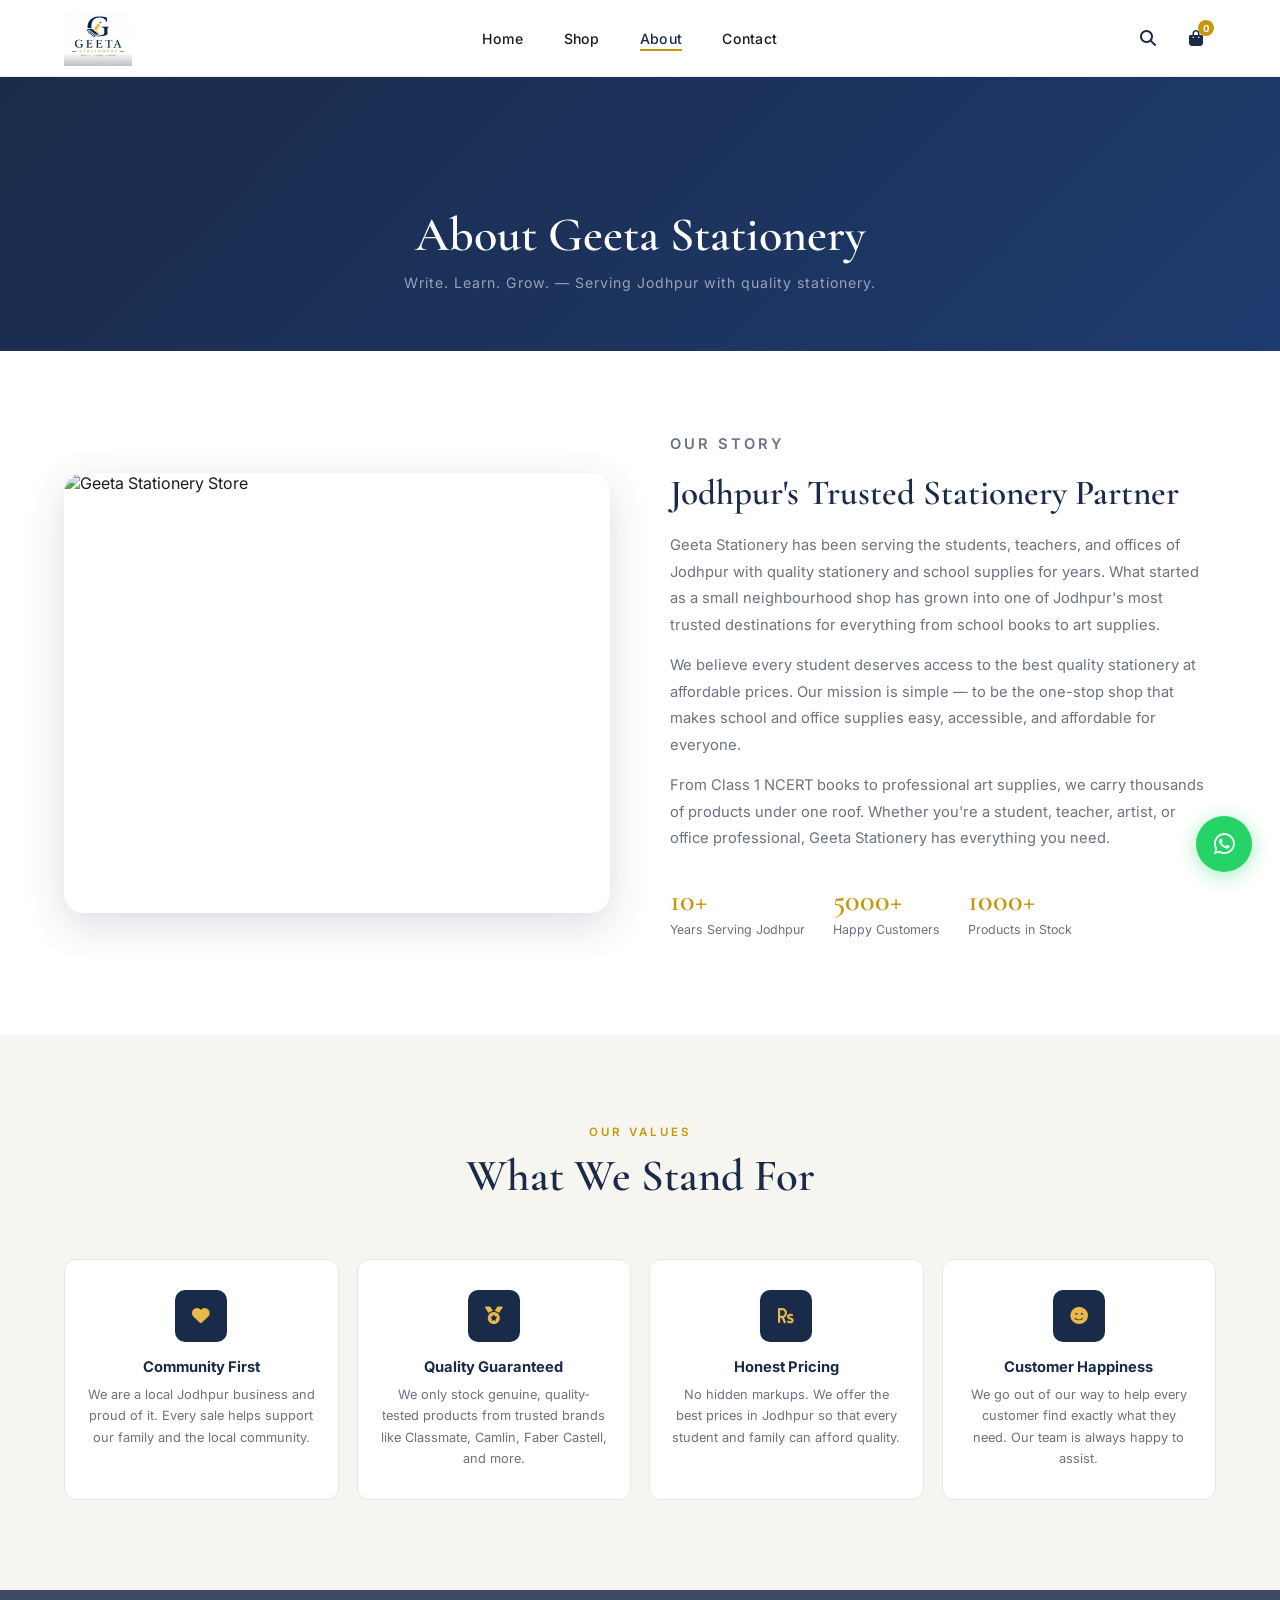
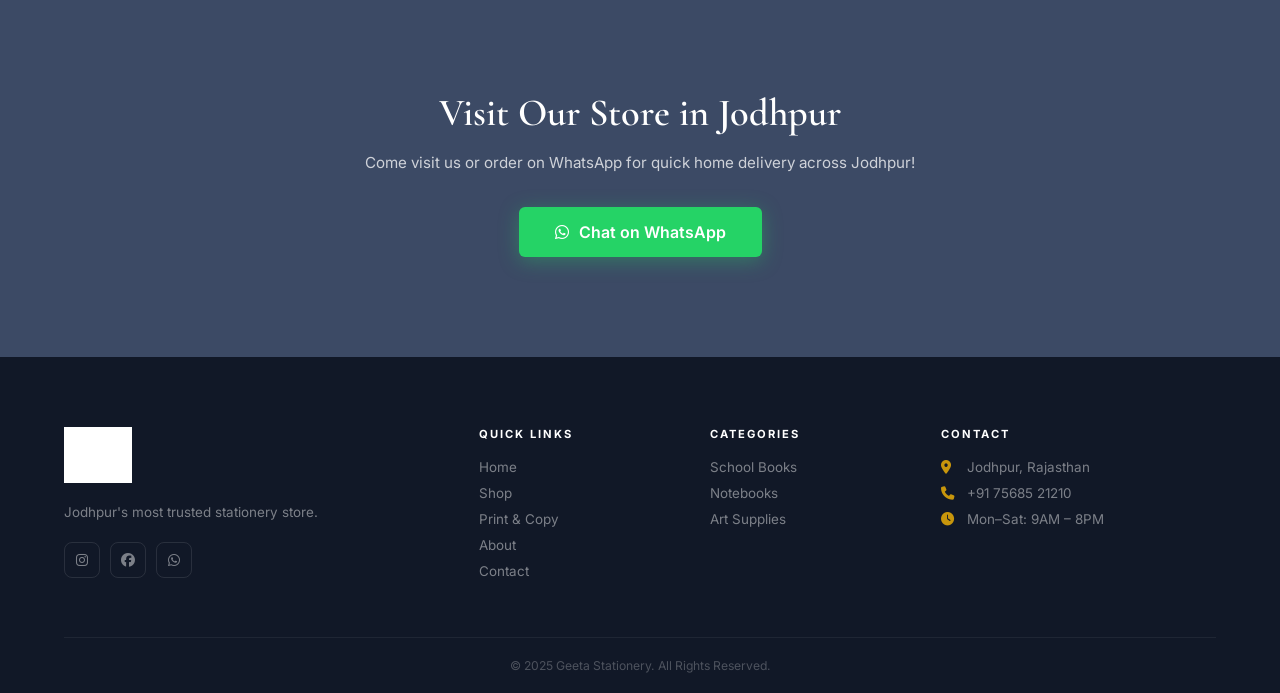
==== commit f7a3479a: "Add files via upload" ====
--- a/pages/about.html
+++ b/pages/about.html
@@ -127,7 +127,8 @@
           <a href="https://wa.me/917568521210"><i class="fab fa-whatsapp"></i></a>
         </div>
       </div>
-      <div class="footer-col"><h4>Quick Links</h4><a href="../index.html">Home</a><a href="shop.html">Shop</a><a href="about.html">About</a><a href="contact.html">Contact</a></div>
+      <div class="footer-col"><h4>Quick Links</h4><a href="../index.html">Home</a><a href="shop.html">Shop</a><a href="print-services.html">Print &amp; Copy</a>
+      <a href="about.html">About</a><a href="contact.html">Contact</a></div>
       <div class="footer-col"><h4>Categories</h4><a href="shop.html?cat=books">School Books</a><a href="shop.html?cat=notebooks">Notebooks</a><a href="shop.html?cat=art">Art Supplies</a></div>
       <div class="footer-col"><h4>Contact</h4><p><i class="fas fa-map-marker-alt"></i> Jodhpur, Rajasthan</p><p><i class="fas fa-phone"></i> +91 75685 21210</p><p><i class="fas fa-clock"></i> Mon–Sat: 9AM – 8PM</p></div>
     </div>
--- a/css/style.css
+++ b/css/style.css
@@ -376,3 +376,11 @@
   .hero-btns { flex-direction: column; align-items: center; }
   .schools-grid { grid-template-columns: 1fr 1fr; }
 }
+
+/* Extra grid for mobile - toys/gifts/shoes */
+@media (max-width: 768px) {
+  .extra-3col { grid-template-columns: 1fr !important; }
+}
+@media (max-width: 1024px) {
+  .print-teaser-grid { grid-template-columns: 1fr !important; }
+}
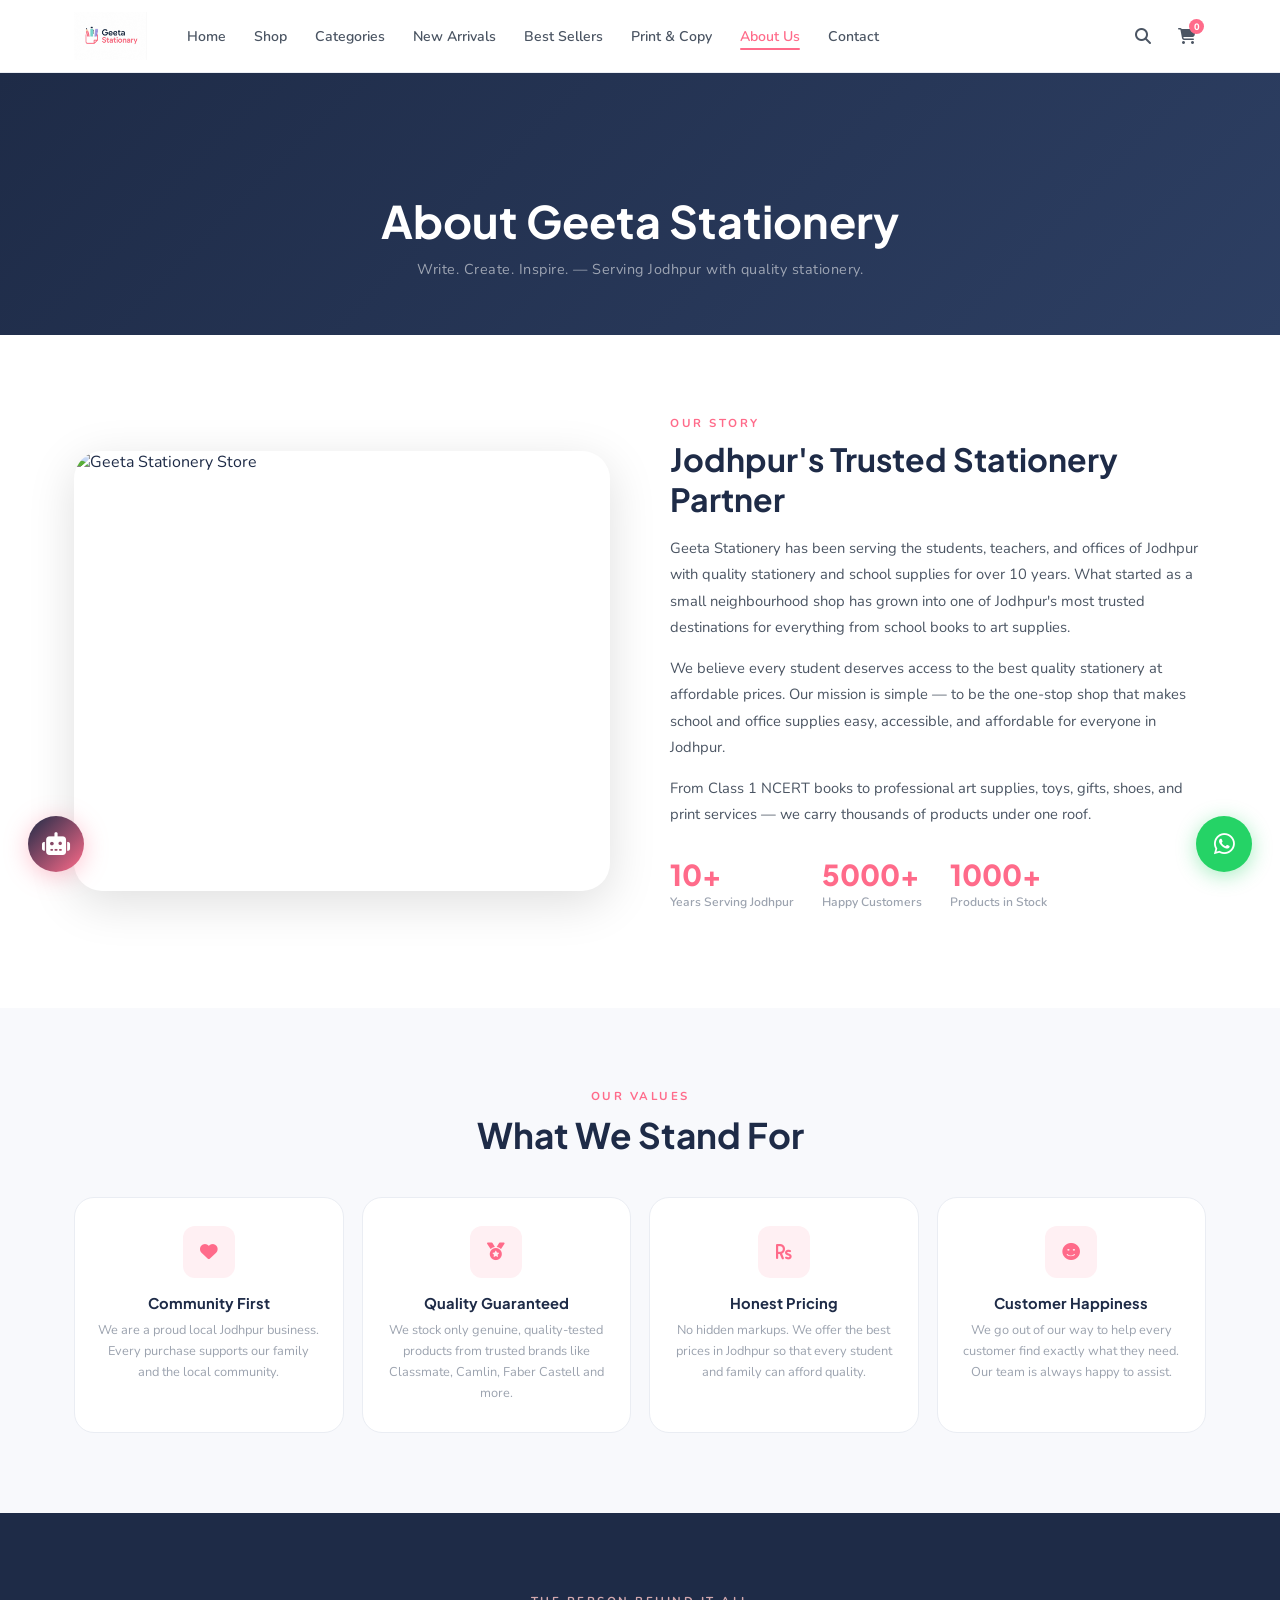
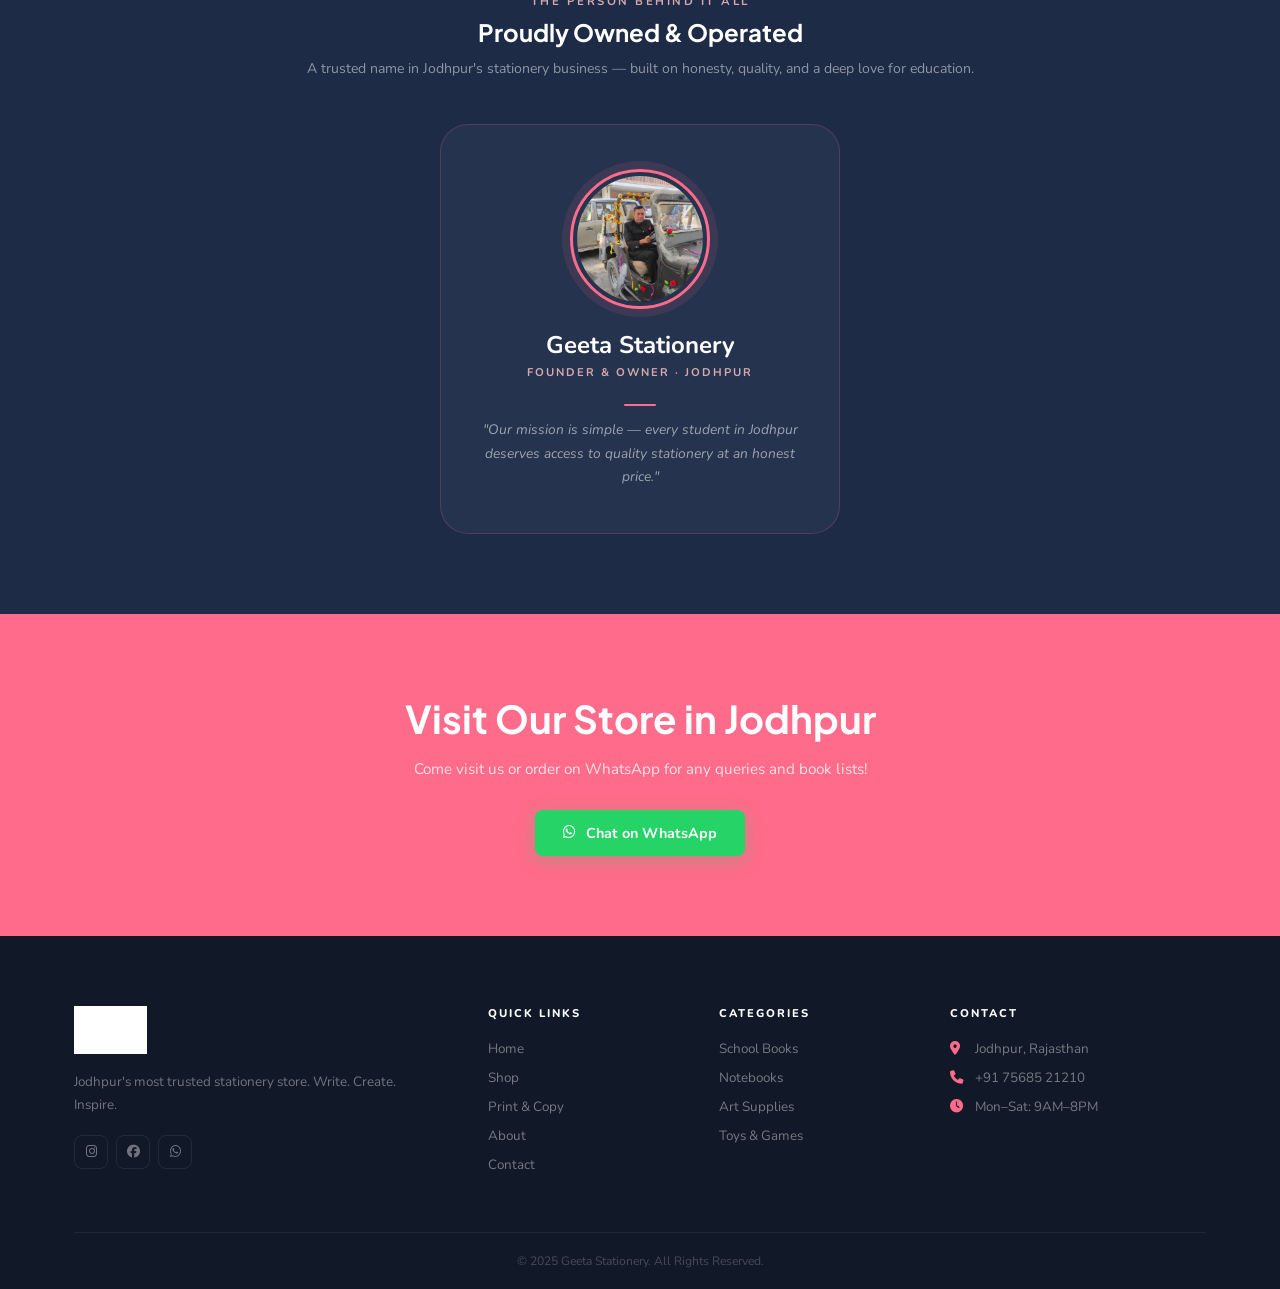
==== commit 7f9abe1e: "new pink theme update" ====
--- a/pages/about.html
+++ b/pages/about.html
@@ -1,143 +1,91 @@
 <!DOCTYPE html>
 <html lang="en">
 <head>
-  <meta charset="UTF-8"/>
-  <meta name="viewport" content="width=device-width, initial-scale=1.0"/>
+  <meta charset="UTF-8"/><meta name="viewport" content="width=device-width, initial-scale=1.0"/>
   <title>About Us – Geeta Stationery Jodhpur</title>
-  <link rel="icon" href="../images/logo.png" type="image/png"/>
+  <link rel="icon" href="../images/logo-new.png" type="image/png"/>
   <link rel="stylesheet" href="../css/style.css"/>
-  <link href="https://fonts.googleapis.com/css2?family=Cormorant+Garamond:wght@400;500;600;700&family=Inter:wght@300;400;500;600;700&display=swap" rel="stylesheet"/>
+  <link href="https://fonts.googleapis.com/css2?family=Nunito:wght@300;400;500;600;700;800;900&family=Plus+Jakarta+Sans:wght@400;500;600;700;800&display=swap" rel="stylesheet"/>
   <link rel="stylesheet" href="https://cdnjs.cloudflare.com/ajax/libs/font-awesome/6.5.0/css/all.min.css"/>
 </head>
 <body>
-
 <header class="navbar" id="navbar">
   <div class="nav-container">
-    <a href="../index.html" class="nav-logo"><img src="../images/logo.png" alt="Geeta Stationery"/></a>
+    <a href="../index.html" class="nav-logo"><img src="../images/logo-new.png" alt="Geeta Stationery"/></a>
     <nav class="nav-links" id="navLinks">
-      <a href="../index.html">Home</a>
-      <a href="shop.html">Shop</a>
-      <a href="about.html" class="active">About</a>
-      <a href="contact.html">Contact</a>
+      <a href="../index.html">Home</a><a href="shop.html">Shop</a><a href="shop.html?cat=all">Categories</a><a href="shop.html?sort=new">New Arrivals</a><a href="shop.html?sort=popular">Best Sellers</a><a href="print-services.html">Print &amp; Copy</a><a href="about.html" class="active">About Us</a><a href="contact.html">Contact</a>
     </nav>
     <div class="nav-actions">
-      <button class="search-btn" onclick="toggleSearch()"><i class="fas fa-search"></i></button>
-      <a href="shop.html" class="cart-btn"><i class="fas fa-shopping-bag"></i><span class="cart-count">0</span></a>
+      <button class="nav-icon-btn" onclick="toggleSearch()"><i class="fas fa-search"></i></button>
+      <a href="shop.html" class="nav-icon-btn"><i class="fas fa-shopping-cart"></i><span class="cart-count">0</span></a>
       <button class="hamburger" onclick="toggleMenu()"><span></span><span></span><span></span></button>
     </div>
   </div>
-  <div class="search-bar" id="searchBar">
-    <input type="text" placeholder="Search products..." id="searchInput"/>
-    <button onclick="doSearch()"><i class="fas fa-search"></i></button>
-  </div>
+  <div class="search-bar" id="searchBar"><input type="text" placeholder="Search products..." id="searchInput"/><button onclick="doSearch()"><i class="fas fa-search"></i></button></div>
 </header>
 
-<div class="page-hero">
-  <div class="container">
-    <h1>About Geeta Stationery</h1>
-    <p>Write. Learn. Grow. — Serving Jodhpur with quality stationery.</p>
-  </div>
-</div>
+<div class="page-hero"><div class="container"><h1>About Geeta Stationery</h1><p>Write. Create. Inspire. — Serving Jodhpur with quality stationery.</p></div></div>
 
-<!-- STORY -->
 <section class="about-story">
   <div class="container">
     <div class="about-grid">
-      <div class="about-img">
-        <img src="https://images.unsplash.com/photo-1456735190827-d1262f71b8a3?w=800&q=80" alt="Geeta Stationery Store"/>
-      </div>
+      <div class="about-img"><img src="https://images.unsplash.com/photo-1456735190827-d1262f71b8a3?w=800&q=80" alt="Geeta Stationery Store"/></div>
       <div class="about-content">
-        <p class="section-tag">Our Story</p>
+        <span class="section-tag">Our Story</span>
         <h2>Jodhpur's Trusted Stationery Partner</h2>
-        <p>Geeta Stationery has been serving the students, teachers, and offices of Jodhpur with quality stationery and school supplies for years. What started as a small neighbourhood shop has grown into one of Jodhpur's most trusted destinations for everything from school books to art supplies.</p>
-        <p>We believe every student deserves access to the best quality stationery at affordable prices. Our mission is simple — to be the one-stop shop that makes school and office supplies easy, accessible, and affordable for everyone.</p>
-        <p>From Class 1 NCERT books to professional art supplies, we carry thousands of products under one roof. Whether you're a student, teacher, artist, or office professional, Geeta Stationery has everything you need.</p>
+        <p>Geeta Stationery has been serving the students, teachers, and offices of Jodhpur with quality stationery and school supplies for over 10 years. What started as a small neighbourhood shop has grown into one of Jodhpur's most trusted destinations for everything from school books to art supplies.</p>
+        <p>We believe every student deserves access to the best quality stationery at affordable prices. Our mission is simple — to be the one-stop shop that makes school and office supplies easy, accessible, and affordable for everyone in Jodhpur.</p>
+        <p>From Class 1 NCERT books to professional art supplies, toys, gifts, shoes, and print services — we carry thousands of products under one roof.</p>
         <div class="stat-row">
-          <div class="stat-item">
-            <h3>10+</h3>
-            <p>Years Serving Jodhpur</p>
-          </div>
-          <div class="stat-item">
-            <h3>5000+</h3>
-            <p>Happy Customers</p>
-          </div>
-          <div class="stat-item">
-            <h3>1000+</h3>
-            <p>Products in Stock</p>
-          </div>
+          <div class="stat-item"><h3>10+</h3><p>Years Serving Jodhpur</p></div>
+          <div class="stat-item"><h3>5000+</h3><p>Happy Customers</p></div>
+          <div class="stat-item"><h3>1000+</h3><p>Products in Stock</p></div>
         </div>
       </div>
     </div>
   </div>
 </section>
 
-<!-- VALUES -->
-<section class="section trust-section">
+<section class="section why-section">
   <div class="container">
-    <div class="section-head">
-      <p class="section-tag">Our Values</p>
-      <h2>What We Stand For</h2>
+    <div class="section-head center"><span class="section-tag">Our Values</span><h2>What We Stand For</h2></div>
+    <div class="why-grid">
+      <div class="why-card"><div class="why-icon"><i class="fas fa-heart"></i></div><h3>Community First</h3><p>We are a proud local Jodhpur business. Every purchase supports our family and the local community.</p></div>
+      <div class="why-card"><div class="why-icon"><i class="fas fa-medal"></i></div><h3>Quality Guaranteed</h3><p>We stock only genuine, quality-tested products from trusted brands like Classmate, Camlin, Faber Castell and more.</p></div>
+      <div class="why-card"><div class="why-icon"><i class="fas fa-rupee-sign"></i></div><h3>Honest Pricing</h3><p>No hidden markups. We offer the best prices in Jodhpur so that every student and family can afford quality.</p></div>
+      <div class="why-card"><div class="why-icon"><i class="fas fa-smile"></i></div><h3>Customer Happiness</h3><p>We go out of our way to help every customer find exactly what they need. Our team is always happy to assist.</p></div>
     </div>
-    <div class="trust-grid">
-      <div class="trust-card">
-        <div class="trust-icon"><i class="fas fa-heart"></i></div>
-        <h3>Community First</h3>
-        <p>We are a local Jodhpur business and proud of it. Every sale helps support our family and the local community.</p>
-      </div>
-      <div class="trust-card">
-        <div class="trust-icon"><i class="fas fa-medal"></i></div>
-        <h3>Quality Guaranteed</h3>
-        <p>We only stock genuine, quality-tested products from trusted brands like Classmate, Camlin, Faber Castell, and more.</p>
-      </div>
-      <div class="trust-card">
-        <div class="trust-icon"><i class="fas fa-rupee-sign"></i></div>
-        <h3>Honest Pricing</h3>
-        <p>No hidden markups. We offer the best prices in Jodhpur so that every student and family can afford quality.</p>
-      </div>
-      <div class="trust-card">
-        <div class="trust-icon"><i class="fas fa-smile"></i></div>
-        <h3>Customer Happiness</h3>
-        <p>We go out of our way to help every customer find exactly what they need. Our team is always happy to assist.</p>
+  </div>
+</section>
+
+<section class="owner-section">
+  <div class="owner-inner">
+    <span class="section-tag">The Person Behind It All</span>
+    <h2>Proudly Owned &amp; Operated</h2>
+    <p class="owner-subtitle">A trusted name in Jodhpur's stationery business — built on honesty, quality, and a deep love for education.</p>
+    <div style="display:flex;justify-content:center;">
+      <div class="owner-card">
+        <div class="owner-photo-frame"><img src="../images/owner.jpg" alt="Store Owner – Geeta Stationery"/></div>
+        <p class="owner-name">Geeta Stationery</p>
+        <p class="owner-title">Founder &amp; Owner · Jodhpur</p>
+        <div class="owner-divider"></div>
+        <p class="owner-quote">"Our mission is simple — every student in Jodhpur deserves access to quality stationery at an honest price."</p>
       </div>
     </div>
   </div>
 </section>
 
-<!-- CTA -->
-<section class="cta-section">
-  <div class="cta-bg" style="background-image:url('https://images.unsplash.com/photo-1503676260728-1c00da094a0b?w=1400&q=80')">
-    <div class="cta-overlay"></div>
-    <div class="cta-content">
-      <h2>Visit Our Store in Jodhpur</h2>
-      <p>Come visit us or order on WhatsApp for quick home delivery across Jodhpur!</p>
-      <a href="https://wa.me/917568521210" class="btn-whatsapp" target="_blank"><i class="fab fa-whatsapp"></i> Chat on WhatsApp</a>
-    </div>
-  </div>
-</section>
+<section class="cta-section"><div class="container"><div class="cta-inner"><h2>Visit Our Store in Jodhpur</h2><p>Come visit us or order on WhatsApp for any queries and book lists!</p><a href="https://wa.me/917568521210" class="btn-whatsapp" target="_blank" style="display:inline-flex;"><i class="fab fa-whatsapp"></i> Chat on WhatsApp</a></div></div></section>
 
-<footer class="footer">
-  <div class="container">
-    <div class="footer-grid">
-      <div class="footer-brand">
-        <img src="../images/logo.png" alt="Geeta Stationery" class="footer-logo"/>
-        <p>Jodhpur's most trusted stationery store.</p>
-        <div class="social-links">
-          <a href="#"><i class="fab fa-instagram"></i></a>
-          <a href="#"><i class="fab fa-facebook"></i></a>
-          <a href="https://wa.me/917568521210"><i class="fab fa-whatsapp"></i></a>
-        </div>
-      </div>
-      <div class="footer-col"><h4>Quick Links</h4><a href="../index.html">Home</a><a href="shop.html">Shop</a><a href="print-services.html">Print &amp; Copy</a>
-      <a href="about.html">About</a><a href="contact.html">Contact</a></div>
-      <div class="footer-col"><h4>Categories</h4><a href="shop.html?cat=books">School Books</a><a href="shop.html?cat=notebooks">Notebooks</a><a href="shop.html?cat=art">Art Supplies</a></div>
-      <div class="footer-col"><h4>Contact</h4><p><i class="fas fa-map-marker-alt"></i> Jodhpur, Rajasthan</p><p><i class="fas fa-phone"></i> +91 75685 21210</p><p><i class="fas fa-clock"></i> Mon–Sat: 9AM – 8PM</p></div>
-    </div>
-    <div class="footer-bottom"><p>© 2025 Geeta Stationery. All Rights Reserved.</p></div>
-  </div>
-</footer>
+<footer class="footer"><div class="container"><div class="footer-grid">
+  <div class="footer-brand"><img src="../images/logo-new.png" alt="Geeta Stationery" class="footer-logo"/><p>Jodhpur's most trusted stationery store. Write. Create. Inspire.</p><div class="social-links"><a href="#"><i class="fab fa-instagram"></i></a><a href="#"><i class="fab fa-facebook"></i></a><a href="https://wa.me/917568521210" target="_blank"><i class="fab fa-whatsapp"></i></a></div></div>
+  <div class="footer-col"><h4>Quick Links</h4><a href="../index.html">Home</a><a href="shop.html">Shop</a><a href="print-services.html">Print &amp; Copy</a><a href="about.html">About</a><a href="contact.html">Contact</a></div>
+  <div class="footer-col"><h4>Categories</h4><a href="shop.html?cat=books">School Books</a><a href="shop.html?cat=notebooks">Notebooks</a><a href="shop.html?cat=art">Art Supplies</a><a href="shop.html?cat=toys">Toys &amp; Games</a></div>
+  <div class="footer-col"><h4>Contact</h4><p><i class="fas fa-map-marker-alt"></i> Jodhpur, Rajasthan</p><p><i class="fas fa-phone"></i> +91 75685 21210</p><p><i class="fas fa-clock"></i> Mon–Sat: 9AM–8PM</p></div>
+</div><div class="footer-bottom"><p>© 2025 Geeta Stationery. All Rights Reserved.</p></div></div></footer>
 <a href="https://wa.me/917568521210" class="whatsapp-float" target="_blank"><i class="fab fa-whatsapp"></i></a>
-
-<script src="../js/products.js"></script>
-<script src="../js/main.js"></script>
+<button class="ai-chat-fab" onclick="toggleAIChat()"><i class="fas fa-robot"></i></button>
+<div class="ai-chat-window" id="aiChatWindow"><div class="ai-chat-header"><div class="ai-avatar">🤖</div><div class="ai-chat-header-info"><h4>Geeta AI Assistant</h4><p><span class="ai-online-dot"></span> Online</p></div><button class="ai-close-btn" onclick="toggleAIChat()"><i class="fas fa-times"></i></button></div><div class="ai-chat-msgs" id="aiMsgs"><div class="ai-msg bot">Hi! 👋 How can I help you today?</div></div><div class="ai-quick-replies" id="quickReplies"><button class="ai-quick-btn" onclick="quickReply('School books')">📚 Books</button><button class="ai-quick-btn" onclick="quickReply('Store location')">📍 Location</button></div><div class="ai-chat-input"><input type="text" placeholder="Ask me anything..." id="aiInput" onkeydown="if(event.key==='Enter')sendAIMsg()"/><button class="ai-send-btn" onclick="sendAIMsg()"><i class="fas fa-paper-plane"></i></button></div></div>
+<script src="../js/products.js"></script><script src="../js/main.js"></script><script src="../js/chatbot.js"></script>
 </body>
 </html>
--- a/css/style.css
+++ b/css/style.css
@@ -1,386 +1,650 @@
-/* ===== GEETA STATIONERY - UPDATED STYLESHEET ===== */
-@import url('https://fonts.googleapis.com/css2?family=Cormorant+Garamond:wght@400;500;600;700&family=Inter:wght@300;400;500;600;700&display=swap');
+/* ===== GEETA STATIONERY — NEW THEME (Pink/Coral + Dark Navy) ===== */
+@import url('https://fonts.googleapis.com/css2?family=Nunito:wght@300;400;500;600;700;800;900&family=Plus+Jakarta+Sans:wght@400;500;600;700;800&display=swap');
 
 :root {
-  --navy: #1A2B4A;
-  --gold: #C8960C;
-  --gold-light: #E8B84B;
+  --pink: #FF6B8A;
+  --pink-dark: #E8506D;
+  --pink-light: #FFE8ED;
+  --pink-soft: #FFF0F3;
+  --navy: #1E2B47;
+  --navy-light: #2D3F63;
   --white: #FFFFFF;
-  --off-white: #F7F5F0;
-  --text: #1C1C1C;
-  --text-light: #6B7280;
-  --border: #E5E7EB;
-  --shadow: 0 4px 24px rgba(26,43,74,0.08);
-  --shadow-hover: 0 12px 40px rgba(26,43,74,0.16);
+  --off-white: #F8F9FC;
+  --gray: #F3F4F6;
+  --text: #1E2B47;
+  --text-mid: #4B5563;
+  --text-light: #9CA3AF;
+  --border: #EAEDF3;
+  --shadow-sm: 0 2px 12px rgba(0,0,0,0.06);
+  --shadow: 0 4px 24px rgba(0,0,0,0.09);
+  --shadow-lg: 0 12px 48px rgba(0,0,0,0.13);
   --radius: 12px;
   --radius-lg: 20px;
-}
+  --radius-xl: 28px;
+}
+
 *, *::before, *::after { box-sizing: border-box; margin: 0; padding: 0; }
 html { scroll-behavior: smooth; }
-body { font-family: 'Inter', sans-serif; color: var(--text); background: var(--white); overflow-x: hidden; }
-h1, h2, h3, h4 { font-family: 'Cormorant Garamond', serif; color: var(--navy); font-weight: 600; }
+body { font-family: 'Nunito', sans-serif; color: var(--text); background: var(--white); overflow-x: hidden; }
+h1, h2, h3, h4 { font-family: 'Plus Jakarta Sans', sans-serif; color: var(--navy); font-weight: 700; }
 a { text-decoration: none; color: inherit; }
 img { max-width: 100%; display: block; }
-.container { max-width: 1200px; margin: 0 auto; padding: 0 24px; }
-.section { padding: 90px 0; }
-.section-head { text-align: center; margin-bottom: 56px; }
-.section-head h2 { font-size: clamp(2rem, 3.5vw, 2.8rem); }
-.section-tag { color: var(--gold); font-weight: 600; font-size: 0.72rem; letter-spacing: 3px; text-transform: uppercase; margin-bottom: 10px; display: block; font-family: 'Inter', sans-serif; }
-.center-btn { text-align: center; margin-top: 52px; }
-
-/* BUTTONS */
-.btn-primary { display: inline-flex; align-items: center; gap: 8px; background: var(--navy); color: var(--white); padding: 14px 32px; border-radius: 6px; font-weight: 500; font-size: 0.9rem; letter-spacing: 0.5px; transition: all 0.3s ease; border: 2px solid var(--navy); font-family: 'Inter', sans-serif; }
-.btn-primary:hover { background: var(--gold); border-color: var(--gold); color: var(--white); transform: translateY(-2px); box-shadow: var(--shadow-hover); }
-.btn-outline { display: inline-flex; align-items: center; gap: 8px; background: transparent; color: var(--white); padding: 14px 32px; border-radius: 6px; font-weight: 500; font-size: 0.9rem; border: 1.5px solid rgba(255,255,255,0.6); transition: all 0.3s ease; font-family: 'Inter', sans-serif; }
-.btn-outline:hover { background: var(--white); color: var(--navy); border-color: var(--white); }
-.btn-outline-sm { display: inline-block; padding: 8px 20px; border: 1.5px solid var(--white); color: var(--white); border-radius: 6px; font-weight: 500; font-size: 0.78rem; transition: all 0.3s; font-family: 'Inter', sans-serif; }
-.btn-outline-sm:hover { background: var(--white); color: var(--navy); }
-.btn-whatsapp { display: inline-flex; align-items: center; gap: 10px; background: #25D366; color: var(--white); padding: 15px 36px; border-radius: 6px; font-weight: 600; font-size: 1rem; transition: all 0.3s; box-shadow: 0 4px 20px rgba(37,211,102,0.35); font-family: 'Inter', sans-serif; }
-.btn-whatsapp:hover { transform: translateY(-3px); box-shadow: 0 8px 30px rgba(37,211,102,0.5); background: #20bc5a; }
-
-/* NAVBAR */
-.navbar { position: fixed; top: 0; left: 0; right: 0; z-index: 1000; background: rgba(255,255,255,0.97); backdrop-filter: blur(12px); border-bottom: 1px solid rgba(229,231,235,0.6); transition: all 0.3s ease; }
-.navbar.scrolled { box-shadow: 0 4px 30px rgba(0,0,0,0.08); }
-.nav-container { max-width: 1200px; margin: 0 auto; padding: 0 24px; display: flex; align-items: center; justify-content: space-between; height: 76px; }
-.nav-logo { display: flex; align-items: center; gap: 12px; }
-.nav-logo img { height: 56px; width: auto; object-fit: contain; }
-.nav-links { display: flex; gap: 40px; align-items: center; }
-.nav-links a { font-weight: 500; color: var(--text); font-size: 0.88rem; letter-spacing: 0.3px; position: relative; transition: color 0.3s; }
-.nav-links a::after { content: ''; position: absolute; bottom: -4px; left: 0; right: 100%; height: 1.5px; background: var(--gold); transition: right 0.3s; }
+.container { max-width: 1180px; margin: 0 auto; padding: 0 24px; }
+.section { padding: 80px 0; }
+.section-head { margin-bottom: 40px; }
+.section-head.center { text-align: center; }
+.section-head h2 { font-size: clamp(1.6rem, 3vw, 2.2rem); color: var(--navy); margin-bottom: 8px; }
+.section-tag { color: var(--pink); font-weight: 700; font-size: 0.72rem; letter-spacing: 2.5px; text-transform: uppercase; margin-bottom: 8px; display: block; font-family: 'Nunito', sans-serif; }
+.section-sub { color: var(--text-mid); font-size: 0.95rem; line-height: 1.7; }
+.center-btn { text-align: center; margin-top: 40px; }
+
+/* ===== BUTTONS ===== */
+.btn-primary {
+  display: inline-flex; align-items: center; gap: 8px;
+  background: var(--pink); color: var(--white);
+  padding: 13px 28px; border-radius: 8px;
+  font-weight: 700; font-size: 0.9rem;
+  transition: all 0.25s ease; border: 2px solid var(--pink);
+  font-family: 'Nunito', sans-serif; cursor: pointer;
+}
+.btn-primary:hover { background: var(--pink-dark); border-color: var(--pink-dark); transform: translateY(-2px); box-shadow: 0 8px 24px rgba(255,107,138,0.35); }
+
+.btn-outline {
+  display: inline-flex; align-items: center; gap: 8px;
+  background: transparent; color: var(--navy);
+  padding: 13px 28px; border-radius: 8px;
+  font-weight: 700; font-size: 0.9rem;
+  border: 2px solid var(--border); transition: all 0.25s ease;
+  font-family: 'Nunito', sans-serif; cursor: pointer;
+}
+.btn-outline:hover { border-color: var(--navy); background: var(--navy); color: var(--white); }
+
+.btn-outline-white {
+  display: inline-flex; align-items: center; gap: 8px;
+  background: transparent; color: var(--white);
+  padding: 13px 28px; border-radius: 8px;
+  font-weight: 700; font-size: 0.9rem;
+  border: 2px solid rgba(255,255,255,0.5); transition: all 0.25s ease;
+  font-family: 'Nunito', sans-serif;
+}
+.btn-outline-white:hover { background: var(--white); color: var(--navy); border-color: var(--white); }
+
+.btn-ghost {
+  display: inline-flex; align-items: center; gap: 6px;
+  background: none; border: none; color: var(--pink); font-weight: 700;
+  font-size: 0.88rem; cursor: pointer; font-family: 'Nunito', sans-serif;
+  transition: gap 0.2s;
+}
+.btn-ghost:hover { gap: 10px; }
+
+.btn-whatsapp {
+  display: inline-flex; align-items: center; gap: 10px;
+  background: #25D366; color: var(--white);
+  padding: 13px 28px; border-radius: 8px;
+  font-weight: 700; font-size: 0.9rem;
+  transition: all 0.25s; font-family: 'Nunito', sans-serif;
+  box-shadow: 0 4px 18px rgba(37,211,102,0.3);
+}
+.btn-whatsapp:hover { transform: translateY(-2px); box-shadow: 0 8px 28px rgba(37,211,102,0.45); background: #20bc5a; }
+
+/* ===== NAVBAR ===== */
+.navbar {
+  position: fixed; top: 0; left: 0; right: 0; z-index: 1000;
+  background: var(--white);
+  border-bottom: 1px solid var(--border);
+  transition: box-shadow 0.3s ease;
+}
+.navbar.scrolled { box-shadow: var(--shadow); }
+.nav-container {
+  max-width: 1180px; margin: 0 auto; padding: 0 24px;
+  display: flex; align-items: center; gap: 40px; height: 72px;
+}
+.nav-logo { display: flex; align-items: center; flex-shrink: 0; }
+.nav-logo img { height: 48px; width: auto; object-fit: contain; }
+.nav-links { display: flex; gap: 28px; align-items: center; flex: 1; }
+.nav-links a {
+  font-weight: 600; color: var(--text-mid); font-size: 0.88rem;
+  position: relative; transition: color 0.2s; white-space: nowrap;
+}
+.nav-links a::after { content: ''; position: absolute; bottom: -4px; left: 0; right: 100%; height: 2px; background: var(--pink); transition: right 0.25s; border-radius: 2px; }
 .nav-links a:hover::after, .nav-links a.active::after { right: 0; }
-.nav-links a:hover, .nav-links a.active { color: var(--navy); }
-.nav-actions { display: flex; gap: 8px; align-items: center; }
-.search-btn, .cart-btn { background: none; border: none; cursor: pointer; width: 40px; height: 40px; border-radius: 8px; display: flex; align-items: center; justify-content: center; color: var(--navy); font-size: 1rem; transition: all 0.3s; position: relative; }
-.search-btn:hover, .cart-btn:hover { background: var(--off-white); }
-.cart-count { position: absolute; top: 2px; right: 2px; background: var(--gold); color: var(--white); font-size: 0.6rem; font-weight: 700; width: 16px; height: 16px; border-radius: 50%; display: flex; align-items: center; justify-content: center; }
-.hamburger { display: none; flex-direction: column; gap: 5px; background: none; border: none; cursor: pointer; padding: 5px; }
-.hamburger span { width: 22px; height: 1.5px; background: var(--navy); border-radius: 2px; transition: all 0.3s; }
-.search-bar { background: var(--off-white); padding: 12px 24px; display: none; align-items: center; gap: 12px; border-top: 1px solid var(--border); }
+.nav-links a:hover, .nav-links a.active { color: var(--pink); }
+.nav-actions { display: flex; gap: 6px; align-items: center; flex-shrink: 0; }
+.nav-icon-btn {
+  background: none; border: none; cursor: pointer;
+  width: 38px; height: 38px; border-radius: 8px;
+  display: flex; align-items: center; justify-content: center;
+  color: var(--text-mid); font-size: 1rem; transition: all 0.2s;
+  position: relative;
+}
+.nav-icon-btn:hover { background: var(--gray); color: var(--navy); }
+.cart-count {
+  position: absolute; top: 2px; right: 2px;
+  background: var(--pink); color: var(--white);
+  font-size: 0.58rem; font-weight: 800;
+  width: 15px; height: 15px; border-radius: 50%;
+  display: flex; align-items: center; justify-content: center;
+}
+.hamburger { display: none; flex-direction: column; gap: 5px; background: none; border: none; cursor: pointer; padding: 6px; }
+.hamburger span { width: 22px; height: 2px; background: var(--navy); border-radius: 2px; transition: all 0.3s; }
+.search-bar { background: var(--gray); padding: 10px 24px; display: none; align-items: center; gap: 10px; border-top: 1px solid var(--border); }
 .search-bar.open { display: flex; }
-.search-bar input { flex: 1; border: none; background: none; font-size: 0.95rem; font-family: 'Inter', sans-serif; outline: none; color: var(--text); }
-.search-bar button { background: none; border: none; cursor: pointer; color: var(--navy); }
-
-/* LOGO HERO — First thing user sees */
-.logo-hero { margin-top: 76px; background: var(--navy); padding: 60px 24px 52px; text-align: center; position: relative; overflow: hidden; }
-.logo-hero::before { content: ''; position: absolute; inset: 0; background: radial-gradient(ellipse at center, rgba(200,150,12,0.14) 0%, transparent 70%); }
-.logo-hero-inner { position: relative; z-index: 1; }
-.logo-hero-img { height: 120px; width: auto; margin: 0 auto 22px; filter: drop-shadow(0 4px 24px rgba(200,150,12,0.5)); animation: logoFloat 3.5s ease-in-out infinite; }
-@keyframes logoFloat { 0%, 100% { transform: translateY(0); } 50% { transform: translateY(-8px); } }
-.logo-hero h1 { font-family: 'Cormorant Garamond', serif; font-size: clamp(2.6rem, 6vw, 4.5rem); color: var(--white); font-weight: 700; letter-spacing: 6px; text-transform: uppercase; margin-bottom: 10px; }
-.logo-hero h1 span { color: var(--gold-light); }
-.logo-hero-tagline { font-size: 0.72rem; letter-spacing: 6px; text-transform: uppercase; color: rgba(255,255,255,0.4); font-weight: 400; }
-.logo-hero-divider { display: flex; align-items: center; justify-content: center; gap: 16px; margin: 22px auto 0; max-width: 280px; }
-.logo-hero-divider span { height: 1px; flex: 1; background: rgba(200,150,12,0.35); }
-.logo-hero-divider i { color: var(--gold); font-size: 0.65rem; }
-
-/* HERO SLIDER */
-.hero { position: relative; height: 88vh; min-height: 560px; display: flex; align-items: center; justify-content: center; overflow: hidden; }
-.hero-slides { position: absolute; inset: 0; }
-.hero-slide { position: absolute; inset: 0; background-size: cover; background-position: center; opacity: 0; transition: opacity 1.2s ease; }
-.hero-slide.active { opacity: 1; }
-.slide-overlay { position: absolute; inset: 0; background: linear-gradient(150deg, rgba(26,43,74,0.88) 0%, rgba(26,43,74,0.45) 100%); }
-.hero-content { position: relative; z-index: 2; text-align: center; color: var(--white); max-width: 720px; padding: 0 24px; animation: heroFadeUp 0.9s ease forwards; }
-@keyframes heroFadeUp { from { opacity: 0; transform: translateY(36px); } to { opacity: 1; transform: translateY(0); } }
-.hero-tag { display: inline-block; background: rgba(200,150,12,0.15); border: 1px solid rgba(200,150,12,0.5); color: var(--gold-light); padding: 7px 22px; border-radius: 3px; font-size: 0.7rem; font-weight: 600; letter-spacing: 3px; text-transform: uppercase; margin-bottom: 22px; }
-.hero-title { font-size: clamp(2.6rem, 6vw, 5rem); color: var(--white); line-height: 1.08; margin-bottom: 18px; font-weight: 700; }
-.hero-title span { color: var(--gold-light); }
-.hero-sub { font-size: 1rem; color: rgba(255,255,255,0.7); margin-bottom: 38px; letter-spacing: 2px; font-weight: 300; }
-.hero-btns { display: flex; gap: 16px; justify-content: center; flex-wrap: wrap; }
-.hero-dots { position: absolute; bottom: 28px; left: 50%; transform: translateX(-50%); z-index: 3; display: flex; gap: 8px; }
-.hero-dot { width: 6px; height: 6px; border-radius: 50%; background: rgba(255,255,255,0.35); cursor: pointer; transition: all 0.3s; border: none; }
-.hero-dot.active { background: var(--gold); width: 22px; border-radius: 3px; }
-
-/* MARQUEE */
-.marquee-bar { background: var(--gold); padding: 11px 0; overflow: hidden; }
-.marquee-track { display: inline-flex; white-space: nowrap; animation: marquee 22s linear infinite; color: var(--navy); font-weight: 600; font-size: 0.75rem; letter-spacing: 2px; text-transform: uppercase; }
+.search-bar input { flex: 1; border: none; background: none; font-size: 0.95rem; font-family: 'Nunito', sans-serif; outline: none; color: var(--text); }
+.search-bar button { background: none; border: none; cursor: pointer; color: var(--text-mid); }
+
+/* ===== HERO (Split layout like reference) ===== */
+.hero {
+  margin-top: 72px;
+  min-height: calc(100vh - 72px);
+  display: grid;
+  grid-template-columns: 1fr 1fr;
+  align-items: center;
+  overflow: hidden;
+  background: var(--white);
+}
+.hero-left { padding: 60px 60px 60px 0; padding-left: max(24px, calc((100vw - 1180px)/2 + 24px)); }
+.hero-tag-pill {
+  display: inline-flex; align-items: center; gap: 6px;
+  background: var(--pink-soft); border: 1px solid rgba(255,107,138,0.2);
+  color: var(--pink); font-size: 0.72rem; font-weight: 700;
+  letter-spacing: 2px; text-transform: uppercase; padding: 6px 14px;
+  border-radius: 50px; margin-bottom: 20px;
+}
+.hero-tag-pill i { font-size: 0.65rem; }
+.hero-title {
+  font-size: clamp(2.4rem, 5vw, 3.8rem); color: var(--navy);
+  line-height: 1.12; margin-bottom: 20px; font-weight: 800;
+}
+.hero-title span { color: var(--pink); }
+.hero-desc { font-size: 1rem; color: var(--text-mid); line-height: 1.75; margin-bottom: 32px; max-width: 440px; }
+.hero-btns { display: flex; gap: 12px; flex-wrap: wrap; margin-bottom: 44px; }
+.hero-stats { display: flex; gap: 28px; }
+.hero-stat h3 { font-size: 1.5rem; color: var(--navy); font-weight: 800; }
+.hero-stat h3 span { color: var(--pink); }
+.hero-stat p { font-size: 0.75rem; color: var(--text-light); font-weight: 600; }
+.hero-right {
+  position: relative; background: var(--pink-soft);
+  min-height: calc(100vh - 72px);
+  display: flex; align-items: center; justify-content: center;
+  overflow: hidden;
+}
+.hero-right::before {
+  content: ''; position: absolute; width: 500px; height: 500px; border-radius: 50%;
+  background: radial-gradient(circle, rgba(255,107,138,0.15) 0%, transparent 70%);
+  top: 50%; left: 50%; transform: translate(-50%,-50%);
+}
+.hero-right img { position: relative; z-index: 1; max-height: 80vh; object-fit: contain; padding: 40px; }
+
+/* TRUST BAR */
+.trust-bar { background: var(--off-white); border-top: 1px solid var(--border); border-bottom: 1px solid var(--border); }
+.trust-bar-inner { display: grid; grid-template-columns: repeat(4, 1fr); }
+.trust-item {
+  display: flex; align-items: center; gap: 14px;
+  padding: 22px 28px; border-right: 1px solid var(--border);
+}
+.trust-item:last-child { border-right: none; }
+.trust-icon-wrap { width: 44px; height: 44px; border-radius: 10px; background: var(--pink-soft); display: flex; align-items: center; justify-content: center; flex-shrink: 0; }
+.trust-icon-wrap i { font-size: 1.1rem; color: var(--pink); }
+.trust-item h4 { font-size: 0.88rem; font-weight: 700; color: var(--navy); margin-bottom: 2px; }
+.trust-item p { font-size: 0.75rem; color: var(--text-light); }
+
+/* ===== MARQUEE ===== */
+.marquee-bar { background: var(--pink); padding: 10px 0; overflow: hidden; }
+.marquee-track { display: inline-flex; white-space: nowrap; animation: marquee 25s linear infinite; color: var(--white); font-weight: 700; font-size: 0.78rem; letter-spacing: 2px; text-transform: uppercase; }
 @keyframes marquee { from { transform: translateX(0); } to { transform: translateX(-50%); } }
 
-/* CATEGORIES */
-.categories-section { background: var(--off-white); }
-.categories-grid { display: grid; grid-template-columns: repeat(6, 1fr); gap: 16px; }
-.cat-card { background: var(--white); border-radius: var(--radius); padding: 24px 14px; text-align: center; transition: all 0.3s ease; box-shadow: 0 1px 8px rgba(0,0,0,0.04); border: 1px solid var(--border); }
-.cat-card:hover { transform: translateY(-5px); box-shadow: var(--shadow-hover); border-color: transparent; }
-.cat-icon { width: 76px; height: 76px; border-radius: 50%; overflow: hidden; margin: 0 auto 14px; }
-.cat-icon img { width: 100%; height: 100%; object-fit: cover; }
-.cat-card h3 { font-size: 0.85rem; color: var(--navy); margin-bottom: 4px; font-family: 'Inter'; font-weight: 600; }
+/* ===== CATEGORIES ===== */
+.categories-section { background: var(--white); }
+.categories-header { display: flex; align-items: flex-end; justify-content: space-between; margin-bottom: 28px; }
+.cats-grid { display: grid; grid-template-columns: repeat(5, 1fr); gap: 16px; }
+.cat-card {
+  background: var(--off-white); border-radius: var(--radius-lg);
+  padding: 24px 16px; text-align: center;
+  transition: all 0.25s ease; border: 1.5px solid transparent;
+  cursor: pointer; overflow: hidden; position: relative;
+}
+.cat-card:hover { border-color: var(--pink); background: var(--pink-soft); transform: translateY(-4px); box-shadow: var(--shadow); }
+.cat-img-wrap { width: 80px; height: 80px; border-radius: 50%; overflow: hidden; margin: 0 auto 14px; background: var(--white); }
+.cat-img-wrap img { width: 100%; height: 100%; object-fit: cover; }
+.cat-card h3 { font-size: 0.9rem; color: var(--navy); margin-bottom: 4px; font-family: 'Nunito'; font-weight: 700; }
 .cat-card p { font-size: 0.72rem; color: var(--text-light); }
 
-/* SCHOOLS SECTION */
-.schools-section { background: var(--white); }
-.schools-intro { text-align: center; max-width: 620px; margin: 0 auto 52px; }
-.schools-intro p { color: var(--text-light); font-size: 0.92rem; line-height: 1.75; margin-top: 12px; }
-.schools-grid { display: grid; grid-template-columns: repeat(4, 1fr); gap: 18px; margin-bottom: 44px; }
-.school-card { background: var(--off-white); border-radius: var(--radius); padding: 28px 20px; text-align: center; border: 1px solid var(--border); transition: all 0.3s; position: relative; overflow: hidden; }
-.school-card::before { content: ''; position: absolute; top: 0; left: 0; right: 0; height: 3px; background: linear-gradient(90deg, var(--navy), var(--gold)); transform: scaleX(0); transition: transform 0.3s; }
-.school-card:hover { transform: translateY(-4px); box-shadow: var(--shadow-hover); border-color: transparent; background: var(--white); }
+/* ===== PRODUCTS ===== */
+.products-section { background: var(--off-white); }
+.products-header { display: flex; align-items: flex-end; justify-content: space-between; margin-bottom: 28px; }
+.products-grid { display: grid; grid-template-columns: repeat(4, 1fr); gap: 18px; }
+.product-card {
+  background: var(--white); border-radius: var(--radius-lg);
+  overflow: hidden; transition: all 0.25s ease;
+  border: 1.5px solid var(--border); cursor: pointer;
+}
+.product-card:hover { transform: translateY(-5px); box-shadow: var(--shadow-lg); border-color: transparent; }
+.product-img { position: relative; height: 200px; overflow: hidden; background: var(--off-white); }
+.product-img img { width: 100%; height: 100%; object-fit: cover; transition: transform 0.4s ease; }
+.product-card:hover .product-img img { transform: scale(1.06); }
+.product-badge { position: absolute; top: 10px; left: 10px; background: var(--pink); color: var(--white); font-weight: 800; font-size: 0.65rem; padding: 3px 10px; border-radius: 50px; letter-spacing: 0.5px; font-family: 'Nunito'; }
+.product-badge.sale { background: #10B981; }
+.product-badge.new { background: #6366F1; }
+.product-info { padding: 16px; }
+.product-cat { font-size: 0.7rem; color: var(--pink); font-weight: 700; letter-spacing: 1px; text-transform: uppercase; margin-bottom: 5px; }
+.product-info h3 { font-size: 0.88rem; margin-bottom: 10px; color: var(--navy); font-family: 'Plus Jakarta Sans'; font-weight: 700; white-space: nowrap; overflow: hidden; text-overflow: ellipsis; }
+.product-price { display: flex; align-items: center; gap: 8px; margin-bottom: 12px; }
+.price-now { font-size: 1rem; font-weight: 800; color: var(--navy); }
+.price-old { font-size: 0.8rem; color: var(--text-light); text-decoration: line-through; }
+.add-cart-btn {
+  width: 100%; padding: 10px; border-radius: 8px;
+  background: var(--pink-soft); border: 1.5px solid rgba(255,107,138,0.2);
+  color: var(--pink); font-weight: 700; font-size: 0.82rem;
+  cursor: pointer; transition: all 0.25s; font-family: 'Nunito', sans-serif;
+}
+.add-cart-btn:hover { background: var(--pink); color: var(--white); border-color: var(--pink); }
+
+/* ===== FEATURED BANNER ===== */
+.featured-banner { background: var(--navy); padding: 80px 0; }
+.featured-grid { display: grid; grid-template-columns: 1fr 1fr; gap: 20px; }
+.feat-card { border-radius: var(--radius-xl); overflow: hidden; position: relative; min-height: 280px; }
+.feat-card.big { min-height: 540px; }
+.feat-card img { position: absolute; inset: 0; width: 100%; height: 100%; object-fit: cover; }
+.feat-card::after { content: ''; position: absolute; inset: 0; background: linear-gradient(to top, rgba(30,43,71,0.92), rgba(30,43,71,0.15)); }
+.feat-text { position: absolute; bottom: 0; left: 0; right: 0; padding: 30px; z-index: 1; }
+.feat-text .offer-tag { color: rgba(255,200,150,0.9); font-size: 0.7rem; font-weight: 700; letter-spacing: 2px; text-transform: uppercase; margin-bottom: 8px; display: block; }
+.feat-text h2 { font-size: clamp(1.3rem, 2.5vw, 1.8rem); color: var(--white); margin-bottom: 14px; }
+.feat-text h3 { font-size: 1.1rem; color: var(--white); margin-bottom: 14px; }
+.feat-small-stack { display: flex; flex-direction: column; gap: 20px; }
+.feat-small { min-height: 258px; }
+
+/* ===== SCHOOLS ===== */
+.schools-section { background: var(--off-white); }
+.schools-grid { display: grid; grid-template-columns: repeat(4, 1fr); gap: 16px; margin-bottom: 36px; }
+.school-card {
+  background: var(--white); border-radius: var(--radius);
+  padding: 24px 18px; text-align: center;
+  border: 1.5px solid var(--border); transition: all 0.25s;
+  position: relative; overflow: hidden;
+}
+.school-card::before { content: ''; position: absolute; top: 0; left: 0; right: 0; height: 3px; background: linear-gradient(90deg, var(--pink), #FFB3C1); transform: scaleX(0); transition: transform 0.25s; }
+.school-card:hover { transform: translateY(-4px); box-shadow: var(--shadow); border-color: rgba(255,107,138,0.2); }
 .school-card:hover::before { transform: scaleX(1); }
-.school-icon { font-size: 2rem; margin-bottom: 12px; }
-.school-badge { display: inline-block; background: var(--navy); color: var(--gold-light); font-size: 0.62rem; font-weight: 700; letter-spacing: 1.5px; padding: 3px 10px; border-radius: 3px; margin-bottom: 8px; text-transform: uppercase; }
-.school-card h3 { font-size: 0.92rem; color: var(--navy); margin-bottom: 5px; font-family: 'Inter'; font-weight: 700; }
-.school-card p { font-size: 0.76rem; color: var(--text-light); line-height: 1.5; }
-.schools-available-banner { background: var(--navy); border-radius: var(--radius-lg); padding: 36px 40px; display: flex; align-items: center; justify-content: space-between; flex-wrap: wrap; gap: 24px; }
-.schools-available-banner h3 { font-size: 1.5rem; color: var(--white); margin-bottom: 8px; }
-.schools-available-banner p { color: rgba(255,255,255,0.6); font-size: 0.85rem; }
-.schools-tag-list { display: flex; flex-wrap: wrap; gap: 8px; margin-top: 14px; }
-.schools-tag { background: rgba(200,150,12,0.15); border: 1px solid rgba(200,150,12,0.3); color: var(--gold-light); font-size: 0.7rem; font-weight: 600; padding: 5px 14px; border-radius: 3px; letter-spacing: 0.5px; }
-
-/* NEW ARRIVALS */
-.new-arrivals-section { background: var(--off-white); }
+.school-icon { font-size: 2rem; margin-bottom: 10px; }
+.school-badge { display: inline-block; background: var(--pink-soft); color: var(--pink); font-size: 0.6rem; font-weight: 800; letter-spacing: 1.5px; padding: 3px 10px; border-radius: 50px; margin-bottom: 8px; text-transform: uppercase; }
+.school-card h3 { font-size: 0.9rem; color: var(--navy); margin-bottom: 5px; font-family: 'Nunito'; font-weight: 700; }
+.school-card p { font-size: 0.75rem; color: var(--text-light); line-height: 1.5; }
+.schools-banner { background: var(--navy); border-radius: var(--radius-xl); padding: 36px 40px; display: flex; align-items: center; justify-content: space-between; flex-wrap: wrap; gap: 20px; }
+.schools-banner h3 { font-size: 1.4rem; color: var(--white); margin-bottom: 8px; }
+.schools-banner p { color: rgba(255,255,255,0.55); font-size: 0.85rem; }
+.board-tags { display: flex; flex-wrap: wrap; gap: 8px; margin-top: 14px; }
+.board-tag { background: rgba(255,107,138,0.12); border: 1px solid rgba(255,107,138,0.25); color: rgba(255,200,200,0.9); font-size: 0.7rem; font-weight: 700; padding: 5px 14px; border-radius: 50px; }
+
+/* ===== NEW ARRIVALS ===== */
+.arrivals-section { background: var(--white); }
 .arrivals-grid { display: grid; grid-template-columns: repeat(4, 1fr); gap: 18px; }
-.arrival-card { background: var(--white); border-radius: var(--radius); overflow: hidden; box-shadow: 0 1px 8px rgba(0,0,0,0.04); border: 1px solid var(--border); transition: all 0.3s; position: relative; }
-.arrival-card:hover { transform: translateY(-5px); box-shadow: var(--shadow-hover); border-color: transparent; }
-.arrival-img { height: 180px; overflow: hidden; }
+.arrival-card { background: var(--off-white); border-radius: var(--radius-lg); overflow: hidden; border: 1.5px solid var(--border); transition: all 0.25s; position: relative; }
+.arrival-card:hover { transform: translateY(-4px); box-shadow: var(--shadow); border-color: transparent; background: var(--white); }
+.arrival-img { height: 170px; overflow: hidden; }
 .arrival-img img { width: 100%; height: 100%; object-fit: cover; transition: transform 0.4s; }
 .arrival-card:hover .arrival-img img { transform: scale(1.06); }
-.new-tag { position: absolute; top: 10px; right: 10px; background: var(--gold); color: var(--white); font-size: 0.62rem; font-weight: 700; padding: 3px 9px; border-radius: 3px; letter-spacing: 1px; text-transform: uppercase; }
-.arrival-info { padding: 16px; }
-.arrival-info h3 { font-size: 0.85rem; font-family: 'Inter'; font-weight: 600; color: var(--navy); margin-bottom: 5px; }
+.new-label { position: absolute; top: 10px; right: 10px; background: var(--pink); color: var(--white); font-size: 0.62rem; font-weight: 800; padding: 3px 9px; border-radius: 50px; letter-spacing: 0.5px; font-family: 'Nunito'; }
+.arrival-info { padding: 14px; }
+.arrival-info h3 { font-size: 0.85rem; font-family: 'Plus Jakarta Sans'; font-weight: 700; color: var(--navy); margin-bottom: 4px; }
 .arrival-info p { font-size: 0.75rem; color: var(--text-light); margin-bottom: 8px; line-height: 1.5; }
-.arrival-info .price { font-size: 0.98rem; font-weight: 700; color: var(--navy); }
-
-/* PRODUCTS */
-.products-section { background: var(--white); }
-.products-grid { display: grid; grid-template-columns: repeat(4, 1fr); gap: 18px; }
-.product-card { background: var(--white); border-radius: var(--radius); overflow: hidden; box-shadow: 0 1px 8px rgba(0,0,0,0.04); transition: all 0.3s ease; cursor: pointer; border: 1px solid var(--border); }
-.product-card:hover { transform: translateY(-5px); box-shadow: var(--shadow-hover); border-color: transparent; }
-.product-img { position: relative; overflow: hidden; height: 210px; background: var(--off-white); }
-.product-img img { width: 100%; height: 100%; object-fit: cover; transition: transform 0.4s ease; }
-.product-card:hover .product-img img { transform: scale(1.05); }
-.product-badge { position: absolute; top: 10px; left: 10px; background: var(--gold); color: var(--white); font-weight: 700; font-size: 0.65rem; padding: 3px 9px; border-radius: 3px; letter-spacing: 0.5px; }
-.product-info { padding: 14px; }
-.product-info h3 { font-size: 0.85rem; margin-bottom: 4px; color: var(--navy); white-space: nowrap; overflow: hidden; text-overflow: ellipsis; font-family: 'Inter'; font-weight: 600; }
-.product-info .cat-label { font-size: 0.7rem; color: var(--text-light); margin-bottom: 9px; }
-.product-price { display: flex; align-items: center; gap: 8px; margin-bottom: 11px; }
-.price-now { font-size: 1rem; font-weight: 700; color: var(--navy); }
-.price-old { font-size: 0.8rem; color: var(--text-light); text-decoration: line-through; }
-.add-cart-btn { width: 100%; padding: 9px; border: 1.5px solid var(--navy); border-radius: 6px; background: none; color: var(--navy); font-weight: 600; font-size: 0.8rem; cursor: pointer; transition: all 0.3s; font-family: 'Inter', sans-serif; }
-.add-cart-btn:hover { background: var(--navy); color: var(--white); }
-
-/* OFFERS */
-.offers-section { background: var(--off-white); padding: 90px 0; }
-.offers-grid { display: grid; grid-template-columns: 1fr 1fr; gap: 18px; }
-.offer-card { position: relative; border-radius: var(--radius-lg); overflow: hidden; min-height: 280px; }
-.offer-big { min-height: 560px; }
-.offer-card img { width: 100%; height: 100%; object-fit: cover; position: absolute; inset: 0; }
-.offer-card::after { content: ''; position: absolute; inset: 0; background: linear-gradient(to top, rgba(26,43,74,0.88), rgba(26,43,74,0.15)); }
-.offer-text { position: absolute; bottom: 0; left: 0; right: 0; padding: 30px; z-index: 1; color: var(--white); }
-.offer-tag { color: var(--gold-light); font-size: 0.7rem; font-weight: 600; letter-spacing: 2.5px; text-transform: uppercase; margin-bottom: 8px; font-family: 'Inter'; }
-.offer-text h2 { font-size: clamp(1.4rem, 2.5vw, 2rem); color: var(--white); margin-bottom: 14px; }
-.offer-text h3 { font-size: 1.1rem; color: var(--white); margin-bottom: 14px; }
-.offer-small-stack { display: flex; flex-direction: column; gap: 18px; }
-.offer-small { min-height: 265px; }
-
-/* CLASS */
+.arrival-price { font-size: 0.95rem; font-weight: 800; color: var(--navy); }
+
+/* ===== EXTRA SECTIONS (Toys, Gifts, Shoes) ===== */
+.extras-section { background: var(--off-white); }
+.extras-grid { display: grid; grid-template-columns: repeat(3,1fr); gap: 20px; }
+.extra-card { border-radius: var(--radius-xl); overflow: hidden; position: relative; min-height: 300px; cursor: pointer; }
+.extra-card img { position: absolute; inset: 0; width: 100%; height: 100%; object-fit: cover; transition: transform 0.4s; }
+.extra-card:hover img { transform: scale(1.04); }
+.extra-overlay { position: absolute; inset: 0; background: linear-gradient(to top, rgba(30,43,71,0.92), rgba(30,43,71,0.1)); }
+.extra-content { position: absolute; bottom: 0; left: 0; right: 0; padding: 26px; }
+.extra-label { display: inline-block; background: var(--pink); color: var(--white); font-size: 0.62rem; font-weight: 800; letter-spacing: 1.5px; text-transform: uppercase; padding: 4px 12px; border-radius: 50px; margin-bottom: 10px; }
+.extra-content h3 { color: var(--white); font-size: 1.2rem; margin-bottom: 6px; }
+.extra-content p { color: rgba(255,255,255,0.65); font-size: 0.78rem; margin-bottom: 12px; line-height: 1.5; }
+.extra-link { color: rgba(255,200,200,0.9); font-size: 0.8rem; font-weight: 700; display: inline-flex; align-items: center; gap: 5px; }
+
+/* ===== PRINT TEASER ===== */
+.print-teaser { background: var(--navy); padding: 80px 0; }
+.print-teaser-grid { display: grid; grid-template-columns: 1fr 1fr; gap: 60px; align-items: center; }
+.print-teaser h2 { color: var(--white); font-size: clamp(1.8rem, 3vw, 2.4rem); margin-bottom: 14px; }
+.print-teaser p { color: rgba(255,255,255,0.6); font-size: 0.92rem; line-height: 1.75; margin-bottom: 20px; }
+.print-chips { display: grid; grid-template-columns: 1fr 1fr; gap: 10px; margin-bottom: 28px; }
+.print-chip { background: rgba(255,255,255,0.05); border: 1px solid rgba(255,255,255,0.08); border-radius: 10px; padding: 12px 16px; display: flex; align-items: center; gap: 10px; }
+.print-chip span:first-child { font-size: 1.2rem; }
+.print-chip span:last-child { color: rgba(255,255,255,0.75); font-size: 0.82rem; font-weight: 600; }
+.print-btns { display: flex; gap: 12px; flex-wrap: wrap; }
+.print-img { border-radius: var(--radius-xl); overflow: hidden; box-shadow: 0 24px 64px rgba(0,0,0,0.35); }
+.print-img img { width: 100%; height: 360px; object-fit: cover; display: block; }
+
+/* ===== CLASS SECTION ===== */
 .class-section { background: var(--white); }
-.class-grid { display: grid; grid-template-columns: repeat(4, 1fr); gap: 16px; }
-.class-card { background: var(--navy); border-radius: var(--radius); padding: 40px 20px; text-align: center; transition: all 0.3s; cursor: pointer; border: 1px solid transparent; }
-.class-card:hover { background: var(--white); border-color: var(--navy); transform: translateY(-4px); box-shadow: var(--shadow-hover); }
-.class-card:hover .class-num { color: var(--navy); }
-.class-card:hover p { color: var(--text-light); }
-.class-num { font-family: 'Cormorant Garamond', serif; font-size: 2.6rem; color: var(--gold-light); display: block; margin-bottom: 8px; font-weight: 700; }
-.class-card p { color: rgba(255,255,255,0.6); font-size: 0.82rem; font-weight: 500; }
-
-/* TRUST */
-.trust-section { background: var(--off-white); }
-.trust-grid { display: grid; grid-template-columns: repeat(4, 1fr); gap: 18px; }
-.trust-card { background: var(--white); border-radius: var(--radius); padding: 30px 22px; text-align: center; border: 1px solid var(--border); transition: all 0.3s; }
-.trust-card:hover { box-shadow: var(--shadow-hover); transform: translateY(-4px); border-color: transparent; }
-.trust-icon { width: 52px; height: 52px; border-radius: 10px; background: var(--navy); display: flex; align-items: center; justify-content: center; margin: 0 auto 16px; font-size: 1.1rem; color: var(--gold-light); }
-.trust-card h3 { font-size: 0.92rem; margin-bottom: 8px; font-family: 'Inter'; font-weight: 700; }
-.trust-card p { font-size: 0.8rem; color: var(--text-light); line-height: 1.65; }
-
-/* TESTIMONIALS */
+.class-grid { display: grid; grid-template-columns: repeat(4, 1fr); gap: 14px; }
+.class-card {
+  background: var(--pink-soft); border-radius: var(--radius-lg);
+  padding: 36px 20px; text-align: center; transition: all 0.25s;
+  border: 1.5px solid rgba(255,107,138,0.15); cursor: pointer;
+}
+.class-card:hover { background: var(--pink); border-color: var(--pink); transform: translateY(-4px); box-shadow: 0 8px 28px rgba(255,107,138,0.3); }
+.class-card:hover .class-num { color: var(--white); }
+.class-card:hover .class-label { color: rgba(255,255,255,0.8); }
+.class-num { font-family: 'Plus Jakarta Sans', serif; font-size: 2.2rem; color: var(--pink); display: block; margin-bottom: 6px; font-weight: 800; transition: color 0.25s; }
+.class-label { color: var(--text-mid); font-size: 0.82rem; font-weight: 600; transition: color 0.25s; }
+
+/* ===== WHY US ===== */
+.why-section { background: var(--off-white); }
+.why-grid { display: grid; grid-template-columns: repeat(4, 1fr); gap: 18px; }
+.why-card { background: var(--white); border-radius: var(--radius-lg); padding: 28px 22px; text-align: center; border: 1.5px solid var(--border); transition: all 0.25s; }
+.why-card:hover { box-shadow: var(--shadow); transform: translateY(-4px); border-color: rgba(255,107,138,0.2); }
+.why-icon { width: 52px; height: 52px; border-radius: 12px; background: var(--pink-soft); display: flex; align-items: center; justify-content: center; margin: 0 auto 16px; font-size: 1.1rem; color: var(--pink); }
+.why-card h3 { font-size: 0.92rem; margin-bottom: 8px; font-family: 'Plus Jakarta Sans'; font-weight: 700; }
+.why-card p { font-size: 0.8rem; color: var(--text-light); line-height: 1.65; }
+
+/* ===== TESTIMONIALS ===== */
 .testimonials-section { background: var(--white); }
 .testimonials-grid { display: grid; grid-template-columns: repeat(3, 1fr); gap: 18px; }
-.testimonial-card { background: var(--off-white); border-radius: var(--radius); padding: 28px; border: 1px solid var(--border); transition: all 0.3s; }
-.testimonial-card:hover { box-shadow: var(--shadow-hover); transform: translateY(-4px); border-color: transparent; background: var(--white); }
-.stars { color: var(--gold); font-size: 0.9rem; margin-bottom: 12px; }
-.testimonial-card > p { color: var(--text); line-height: 1.75; font-size: 0.86rem; margin-bottom: 18px; font-style: italic; }
-.reviewer { display: flex; align-items: center; gap: 12px; }
-.avatar { width: 38px; height: 38px; border-radius: 50%; background: var(--navy); color: var(--white); display: flex; align-items: center; justify-content: center; font-weight: 700; font-size: 0.9rem; flex-shrink: 0; }
-.reviewer strong { display: block; font-size: 0.85rem; color: var(--navy); font-family: 'Inter'; font-weight: 600; }
+.testimonial-card { background: var(--off-white); border-radius: var(--radius-lg); padding: 26px; border: 1.5px solid var(--border); transition: all 0.25s; }
+.testimonial-card:hover { box-shadow: var(--shadow); transform: translateY(-3px); border-color: rgba(255,107,138,0.2); background: var(--white); }
+.stars { color: #F59E0B; font-size: 0.88rem; margin-bottom: 12px; }
+.testimonial-card > p { color: var(--text-mid); line-height: 1.75; font-size: 0.86rem; margin-bottom: 18px; font-style: italic; }
+.reviewer { display: flex; align-items: center; gap: 10px; }
+.avatar { width: 36px; height: 36px; border-radius: 50%; background: var(--pink); color: var(--white); display: flex; align-items: center; justify-content: center; font-weight: 800; font-size: 0.9rem; flex-shrink: 0; }
+.reviewer strong { display: block; font-size: 0.84rem; color: var(--navy); font-family: 'Plus Jakarta Sans'; font-weight: 700; }
 .reviewer span { font-size: 0.72rem; color: var(--text-light); }
 
-/* CTA */
-.cta-section { position: relative; }
-.cta-bg { position: relative; padding: 100px 20px; background-size: cover; background-position: center; }
-.cta-overlay { position: absolute; inset: 0; background: rgba(26,43,74,0.85); }
-.cta-content { position: relative; z-index: 1; text-align: center; color: var(--white); max-width: 580px; margin: 0 auto; }
-.cta-content h2 { font-size: clamp(1.6rem, 3vw, 2.4rem); color: var(--white); margin-bottom: 14px; }
-.cta-content p { margin-bottom: 32px; color: rgba(255,255,255,0.75); font-size: 0.95rem; line-height: 1.65; }
-
-/* OWNER SECTION */
-.owner-section { background: var(--navy); padding: 90px 0; }
-.owner-inner { max-width: 860px; margin: 0 auto; text-align: center; }
-.owner-section .section-tag { color: var(--gold-light); }
-.owner-section h2 { color: var(--white); font-size: clamp(1.8rem, 3vw, 2.6rem); margin-bottom: 10px; }
-.owner-subtitle { color: rgba(255,255,255,0.5); font-size: 0.88rem; margin-bottom: 48px; line-height: 1.65; }
-.owner-card { display: inline-flex; flex-direction: column; align-items: center; background: rgba(255,255,255,0.04); border: 1px solid rgba(200,150,12,0.22); border-radius: var(--radius-lg); padding: 48px 40px; max-width: 420px; width: 100%; }
-.owner-photo-frame { width: 150px; height: 150px; border-radius: 50%; border: 3px solid var(--gold); padding: 4px; margin-bottom: 22px; overflow: hidden; box-shadow: 0 0 0 8px rgba(200,150,12,0.1); }
+/* ===== CTA ===== */
+.cta-section { background: var(--pink); padding: 80px 0; }
+.cta-inner { text-align: center; max-width: 600px; margin: 0 auto; }
+.cta-inner h2 { color: var(--white); font-size: clamp(1.6rem, 3vw, 2.4rem); margin-bottom: 14px; }
+.cta-inner p { color: rgba(255,255,255,0.8); font-size: 0.95rem; line-height: 1.65; margin-bottom: 28px; }
+
+/* ===== OWNER ===== */
+.owner-section { background: var(--navy); padding: 80px 0; }
+.owner-inner { max-width: 800px; margin: 0 auto; text-align: center; }
+.owner-section .section-tag { color: rgba(255,200,200,0.8); }
+.owner-section h2 { color: var(--white); margin-bottom: 10px; }
+.owner-subtitle { color: rgba(255,255,255,0.5); font-size: 0.88rem; margin-bottom: 44px; line-height: 1.65; }
+.owner-card { display: inline-flex; flex-direction: column; align-items: center; background: rgba(255,255,255,0.04); border: 1px solid rgba(255,107,138,0.2); border-radius: var(--radius-xl); padding: 44px 40px; max-width: 400px; width: 100%; }
+.owner-photo-frame { width: 140px; height: 140px; border-radius: 50%; border: 3px solid var(--pink); padding: 4px; margin-bottom: 20px; overflow: hidden; box-shadow: 0 0 0 8px rgba(255,107,138,0.1); }
 .owner-photo-frame img { width: 100%; height: 100%; object-fit: cover; border-radius: 50%; }
-.owner-name { font-family: 'Cormorant Garamond', serif; font-size: 1.7rem; color: var(--white); margin-bottom: 5px; font-weight: 700; }
-.owner-title { color: var(--gold-light); font-size: 0.7rem; font-weight: 600; letter-spacing: 2.5px; text-transform: uppercase; margin-bottom: 14px; }
-.owner-divider { width: 36px; height: 1.5px; background: var(--gold); margin: 12px auto; }
-.owner-quote { color: rgba(255,255,255,0.6); font-size: 0.86rem; line-height: 1.7; font-style: italic; }
-
-/* FOOTER */
-.footer { background: #111827; color: rgba(255,255,255,0.7); padding: 70px 0 0; }
-.footer-grid { display: grid; grid-template-columns: 2fr 1fr 1fr 1.5fr; gap: 48px; padding-bottom: 48px; border-bottom: 1px solid rgba(255,255,255,0.06); }
-.footer-logo { height: 56px; margin-bottom: 18px; filter: brightness(0) invert(1); }
-.footer-brand p { font-size: 0.84rem; line-height: 1.75; color: rgba(255,255,255,0.45); }
-.social-links { display: flex; gap: 10px; margin-top: 18px; }
-.social-links a { width: 36px; height: 36px; border-radius: 8px; border: 1px solid rgba(255,255,255,0.1); display: flex; align-items: center; justify-content: center; color: rgba(255,255,255,0.45); font-size: 0.85rem; transition: all 0.3s; }
-.social-links a:hover { background: var(--gold); border-color: var(--gold); color: var(--white); }
-.footer-col h4 { font-size: 0.7rem; font-family: 'Inter', sans-serif; font-weight: 700; letter-spacing: 2px; text-transform: uppercase; color: var(--white); margin-bottom: 18px; }
-.footer-col a, .footer-col p { display: block; font-size: 0.84rem; color: rgba(255,255,255,0.45); margin-bottom: 10px; transition: color 0.3s; }
-.footer-col a:hover { color: var(--gold-light); }
-.footer-col p i { width: 16px; color: var(--gold); margin-right: 6px; }
-.footer-bottom { text-align: center; padding: 20px; font-size: 0.76rem; color: rgba(255,255,255,0.25); }
-
-/* WHATSAPP FLOAT */
-.whatsapp-float { position: fixed; bottom: 28px; right: 28px; z-index: 999; width: 56px; height: 56px; border-radius: 50%; background: #25D366; color: var(--white); display: flex; align-items: center; justify-content: center; font-size: 1.5rem; box-shadow: 0 4px 20px rgba(37,211,102,0.4); transition: all 0.3s; animation: pulse 2.5s infinite; }
-.whatsapp-float:hover { transform: scale(1.1); }
-@keyframes pulse { 0%, 100% { box-shadow: 0 4px 20px rgba(37,211,102,0.4); } 50% { box-shadow: 0 4px 32px rgba(37,211,102,0.7); } }
-.cart-toast { position: fixed; bottom: 96px; right: 28px; z-index: 9999; background: var(--navy); color: var(--white); padding: 13px 20px; border-radius: 8px; font-size: 0.86rem; font-weight: 500; box-shadow: var(--shadow-hover); transform: translateY(20px); opacity: 0; transition: all 0.4s ease; pointer-events: none; }
+.owner-name { font-size: 1.5rem; color: var(--white); margin-bottom: 4px; font-weight: 700; }
+.owner-title { color: rgba(255,200,200,0.8); font-size: 0.7rem; font-weight: 700; letter-spacing: 2px; text-transform: uppercase; margin-bottom: 12px; }
+.owner-divider { width: 32px; height: 2px; background: var(--pink); margin: 12px auto; border-radius: 2px; }
+.owner-quote { color: rgba(255,255,255,0.55); font-size: 0.86rem; line-height: 1.7; font-style: italic; }
+
+/* ===== FOOTER ===== */
+.footer { background: #111827; padding: 70px 0 0; }
+.footer-grid { display: grid; grid-template-columns: 2fr 1fr 1fr 1.4fr; gap: 48px; padding-bottom: 48px; border-bottom: 1px solid rgba(255,255,255,0.06); }
+.footer-logo { height: 48px; margin-bottom: 16px; filter: brightness(0) invert(1); }
+.footer-brand p { font-size: 0.84rem; line-height: 1.75; color: rgba(255,255,255,0.4); }
+.social-links { display: flex; gap: 8px; margin-top: 18px; }
+.social-links a { width: 34px; height: 34px; border-radius: 8px; border: 1px solid rgba(255,255,255,0.08); display: flex; align-items: center; justify-content: center; color: rgba(255,255,255,0.4); font-size: 0.82rem; transition: all 0.25s; }
+.social-links a:hover { background: var(--pink); border-color: var(--pink); color: var(--white); }
+.footer-col h4 { font-size: 0.7rem; font-family: 'Nunito', sans-serif; font-weight: 800; letter-spacing: 2px; text-transform: uppercase; color: var(--white); margin-bottom: 18px; }
+.footer-col a, .footer-col p { display: block; font-size: 0.84rem; color: rgba(255,255,255,0.42); margin-bottom: 10px; transition: color 0.2s; }
+.footer-col a:hover { color: var(--pink); }
+.footer-col p i { width: 16px; color: var(--pink); margin-right: 6px; }
+.footer-bottom { text-align: center; padding: 20px; font-size: 0.76rem; color: rgba(255,255,255,0.22); }
+
+/* ===== AI CHATBOT ===== */
+.ai-chat-fab {
+  position: fixed; bottom: 28px; left: 28px; z-index: 998;
+  width: 56px; height: 56px; border-radius: 50%;
+  background: linear-gradient(135deg, var(--navy), var(--pink));
+  color: var(--white); display: flex; align-items: center; justify-content: center;
+  font-size: 1.4rem; box-shadow: 0 4px 24px rgba(255,107,138,0.4);
+  cursor: pointer; transition: all 0.3s; border: none;
+  animation: aiPulse 3s ease-in-out infinite;
+}
+.ai-chat-fab:hover { transform: scale(1.08); box-shadow: 0 8px 32px rgba(255,107,138,0.55); }
+@keyframes aiPulse { 0%,100%{box-shadow:0 4px 24px rgba(255,107,138,0.4);} 50%{box-shadow:0 4px 32px rgba(255,107,138,0.65);} }
+.ai-chat-window {
+  position: fixed; bottom: 96px; left: 28px; z-index: 999;
+  width: 340px; background: var(--white); border-radius: var(--radius-xl);
+  box-shadow: 0 16px 60px rgba(0,0,0,0.18); border: 1px solid var(--border);
+  overflow: hidden; display: none; flex-direction: column;
+  animation: slideUp 0.3s ease;
+}
+.ai-chat-window.open { display: flex; }
+@keyframes slideUp { from{opacity:0;transform:translateY(20px);} to{opacity:1;transform:translateY(0);} }
+.ai-chat-header {
+  background: linear-gradient(135deg, var(--navy), var(--navy-light));
+  padding: 16px 18px; display: flex; align-items: center; gap: 12px;
+}
+.ai-avatar { width: 36px; height: 36px; border-radius: 50%; background: linear-gradient(135deg, var(--pink), #FF9AB3); display: flex; align-items: center; justify-content: center; font-size: 1.1rem; flex-shrink: 0; }
+.ai-chat-header-info h4 { color: var(--white); font-size: 0.88rem; font-weight: 700; }
+.ai-chat-header-info p { color: rgba(255,255,255,0.55); font-size: 0.72rem; display: flex; align-items: center; gap: 5px; }
+.ai-online-dot { width: 7px; height: 7px; border-radius: 50%; background: #25D366; display: inline-block; }
+.ai-close-btn { margin-left: auto; background: rgba(255,255,255,0.1); border: none; color: var(--white); width: 28px; height: 28px; border-radius: 50%; cursor: pointer; font-size: 0.9rem; display: flex; align-items: center; justify-content: center; transition: background 0.2s; }
+.ai-close-btn:hover { background: rgba(255,255,255,0.2); }
+.ai-chat-msgs { padding: 16px; height: 280px; overflow-y: auto; display: flex; flex-direction: column; gap: 10px; }
+.ai-chat-msgs::-webkit-scrollbar { width: 4px; }
+.ai-chat-msgs::-webkit-scrollbar-track { background: transparent; }
+.ai-chat-msgs::-webkit-scrollbar-thumb { background: var(--border); border-radius: 2px; }
+.ai-msg { max-width: 85%; padding: 10px 14px; border-radius: 12px; font-size: 0.83rem; line-height: 1.55; }
+.ai-msg.bot { background: var(--off-white); color: var(--text); border-bottom-left-radius: 4px; align-self: flex-start; }
+.ai-msg.user { background: var(--pink); color: var(--white); border-bottom-right-radius: 4px; align-self: flex-end; }
+.ai-quick-replies { padding: 0 16px 10px; display: flex; flex-wrap: wrap; gap: 7px; }
+.ai-quick-btn { background: var(--pink-soft); border: 1.5px solid rgba(255,107,138,0.2); color: var(--pink); font-size: 0.75rem; font-weight: 700; padding: 6px 12px; border-radius: 50px; cursor: pointer; transition: all 0.2s; font-family: 'Nunito'; }
+.ai-quick-btn:hover { background: var(--pink); color: var(--white); border-color: var(--pink); }
+.ai-chat-input { display: flex; gap: 8px; padding: 12px 14px; border-top: 1px solid var(--border); }
+.ai-chat-input input { flex: 1; border: 1.5px solid var(--border); border-radius: 8px; padding: 9px 12px; font-family: 'Nunito'; font-size: 0.83rem; outline: none; background: var(--off-white); color: var(--text); transition: border 0.2s; }
+.ai-chat-input input:focus { border-color: var(--pink); background: var(--white); }
+.ai-send-btn { width: 36px; height: 36px; border-radius: 8px; background: var(--pink); border: none; color: var(--white); cursor: pointer; display: flex; align-items: center; justify-content: center; font-size: 0.85rem; transition: background 0.2s; flex-shrink: 0; }
+.ai-send-btn:hover { background: var(--pink-dark); }
+.ai-typing { display: flex; gap: 4px; align-items: center; padding: 4px 0; }
+.ai-typing span { width: 6px; height: 6px; border-radius: 50%; background: var(--text-light); animation: typingDot 1.2s ease infinite; }
+.ai-typing span:nth-child(2){ animation-delay:0.2s; }
+.ai-typing span:nth-child(3){ animation-delay:0.4s; }
+@keyframes typingDot{0%,60%,100%{transform:translateY(0);}30%{transform:translateY(-6px);}}
+
+/* ===== WHATSAPP FLOAT ===== */
+.whatsapp-float { position: fixed; bottom: 28px; right: 28px; z-index: 999; width: 56px; height: 56px; border-radius: 50%; background: #25D366; color: var(--white); display: flex; align-items: center; justify-content: center; font-size: 1.5rem; box-shadow: 0 4px 20px rgba(37,211,102,0.4); transition: all 0.25s; }
+.whatsapp-float:hover { transform: scale(1.1); box-shadow: 0 8px 28px rgba(37,211,102,0.55); }
+
+/* ===== CART TOAST ===== */
+.cart-toast { position: fixed; bottom: 90px; right: 28px; z-index: 9999; background: var(--navy); color: var(--white); padding: 12px 18px; border-radius: 10px; font-size: 0.84rem; font-weight: 600; box-shadow: var(--shadow-lg); transform: translateY(20px); opacity: 0; transition: all 0.35s ease; pointer-events: none; }
 .cart-toast.show { transform: translateY(0); opacity: 1; }
 
-/* PAGE HERO */
-.page-hero { background: linear-gradient(135deg, var(--navy) 0%, #1e3a6e 100%); padding: 130px 0 60px; text-align: center; color: var(--white); margin-top: 76px; }
-.page-hero h1 { color: var(--white); font-size: clamp(2rem, 4vw, 3rem); }
-.page-hero p { color: rgba(255,255,255,0.55); margin-top: 10px; font-size: 0.88rem; letter-spacing: 1px; }
-
-/* SHOP */
-.shop-layout { display: grid; grid-template-columns: 240px 1fr; gap: 26px; padding: 48px 0; }
-.shop-sidebar { background: var(--white); border-radius: var(--radius); padding: 24px; box-shadow: var(--shadow); height: fit-content; position: sticky; top: 90px; border: 1px solid var(--border); }
-.sidebar-title { font-size: 0.75rem; font-family: 'Inter'; font-weight: 700; color: var(--navy); margin-bottom: 16px; padding-bottom: 12px; border-bottom: 1px solid var(--border); text-transform: uppercase; letter-spacing: 1.5px; }
+/* ===== PAGE HERO ===== */
+.page-hero { background: linear-gradient(135deg, var(--navy) 0%, var(--navy-light) 100%); padding: 120px 0 56px; text-align: center; color: var(--white); margin-top: 72px; }
+.page-hero h1 { color: var(--white); font-size: clamp(1.9rem, 4vw, 2.8rem); }
+.page-hero p { color: rgba(255,255,255,0.55); margin-top: 10px; font-size: 0.9rem; letter-spacing: 0.5px; }
+
+/* ===== SHOP ===== */
+.shop-layout { display: grid; grid-template-columns: 240px 1fr; gap: 24px; padding: 48px 0; }
+.shop-sidebar { background: var(--white); border-radius: var(--radius-lg); padding: 24px; box-shadow: var(--shadow-sm); height: fit-content; position: sticky; top: 86px; border: 1.5px solid var(--border); }
+.sidebar-title { font-size: 0.75rem; font-family: 'Nunito'; font-weight: 800; color: var(--navy); margin-bottom: 16px; padding-bottom: 12px; border-bottom: 1px solid var(--border); text-transform: uppercase; letter-spacing: 1.5px; }
 .filter-group { margin-bottom: 22px; }
-.filter-group label { font-size: 0.68rem; font-weight: 700; color: var(--text-light); letter-spacing: 1.5px; text-transform: uppercase; display: block; margin-bottom: 8px; }
-.filter-btn { display: block; width: 100%; text-align: left; padding: 9px 12px; border: 1px solid var(--border); border-radius: 6px; margin-bottom: 5px; background: none; cursor: pointer; font-size: 0.8rem; transition: all 0.2s; font-family: 'Inter', sans-serif; color: var(--text); }
-.filter-btn:hover, .filter-btn.active { background: var(--navy); color: var(--white); border-color: var(--navy); }
+.filter-group label { font-size: 0.68rem; font-weight: 800; color: var(--text-light); letter-spacing: 1.5px; text-transform: uppercase; display: block; margin-bottom: 8px; }
+.filter-btn { display: block; width: 100%; text-align: left; padding: 8px 12px; border: 1.5px solid var(--border); border-radius: 8px; margin-bottom: 5px; background: none; cursor: pointer; font-size: 0.82rem; transition: all 0.2s; font-family: 'Nunito', sans-serif; color: var(--text-mid); font-weight: 600; }
+.filter-btn:hover, .filter-btn.active { background: var(--pink); color: var(--white); border-color: var(--pink); }
 .shop-toolbar { display: flex; align-items: center; justify-content: space-between; margin-bottom: 18px; flex-wrap: wrap; gap: 10px; }
-.results-count { font-size: 0.84rem; color: var(--text-light); }
-.sort-select { padding: 9px 14px; border: 1px solid var(--border); border-radius: 6px; font-family: 'Inter', sans-serif; font-size: 0.82rem; color: var(--text); background: var(--white); cursor: pointer; }
+.results-count { font-size: 0.84rem; color: var(--text-light); font-weight: 600; }
+.sort-select { padding: 9px 14px; border: 1.5px solid var(--border); border-radius: 8px; font-family: 'Nunito', sans-serif; font-size: 0.82rem; color: var(--text); background: var(--white); cursor: pointer; font-weight: 600; }
 .shop-products-grid { display: grid; grid-template-columns: repeat(3, 1fr); gap: 16px; }
 
-/* ABOUT */
+/* ===== ABOUT ===== */
 .about-story { padding: 80px 0; }
 .about-grid { display: grid; grid-template-columns: 1fr 1fr; gap: 60px; align-items: center; }
-.about-img { border-radius: var(--radius-lg); overflow: hidden; box-shadow: var(--shadow-hover); }
+.about-img { border-radius: var(--radius-xl); overflow: hidden; box-shadow: var(--shadow-lg); }
 .about-img img { width: 100%; height: 440px; object-fit: cover; }
-.about-content h2 { font-size: 2.2rem; margin-bottom: 18px; }
-.about-content p { line-height: 1.8; color: var(--text-light); margin-bottom: 14px; font-size: 0.92rem; }
-.stat-row { display: flex; gap: 28px; margin-top: 30px; flex-wrap: wrap; }
-.stat-item h3 { font-size: 1.9rem; color: var(--gold); font-family: 'Cormorant Garamond'; }
-.stat-item p { font-size: 0.78rem; color: var(--text-light); }
-
-/* CONTACT */
+.about-content h2 { font-size: 2rem; margin-bottom: 16px; }
+.about-content p { line-height: 1.8; color: var(--text-mid); margin-bottom: 14px; font-size: 0.92rem; }
+.stat-row { display: flex; gap: 28px; margin-top: 28px; flex-wrap: wrap; }
+.stat-item h3 { font-size: 1.8rem; color: var(--pink); font-family: 'Plus Jakarta Sans'; font-weight: 800; }
+.stat-item p { font-size: 0.76rem; color: var(--text-light); font-weight: 600; }
+
+/* ===== CONTACT ===== */
 .contact-section { padding: 80px 0; }
 .contact-grid { display: grid; grid-template-columns: 1fr 1.5fr; gap: 44px; }
 .contact-info-cards { display: flex; flex-direction: column; gap: 14px; }
-.contact-info-card { background: var(--off-white); border-radius: var(--radius); padding: 20px; display: flex; gap: 14px; align-items: flex-start; border: 1px solid var(--border); }
-.contact-info-icon { width: 42px; height: 42px; border-radius: 10px; background: var(--navy); display: flex; align-items: center; justify-content: center; color: var(--gold-light); font-size: 0.95rem; flex-shrink: 0; }
-.contact-info-card h4 { font-size: 0.7rem; font-family: 'Inter'; font-weight: 700; color: var(--navy); margin-bottom: 4px; text-transform: uppercase; letter-spacing: 1.5px; }
-.contact-info-card p, .contact-info-card a { font-size: 0.86rem; color: var(--text-light); line-height: 1.65; }
-.contact-form-box { background: var(--white); border-radius: var(--radius-lg); padding: 38px; box-shadow: var(--shadow); border: 1px solid var(--border); }
-.form-title { font-size: 1.5rem; margin-bottom: 22px; }
+.contact-info-card { background: var(--off-white); border-radius: var(--radius); padding: 20px; display: flex; gap: 14px; align-items: flex-start; border: 1.5px solid var(--border); }
+.contact-info-icon { width: 42px; height: 42px; border-radius: 10px; background: var(--pink-soft); display: flex; align-items: center; justify-content: center; color: var(--pink); font-size: 0.95rem; flex-shrink: 0; }
+.contact-info-card h4 { font-size: 0.7rem; font-family: 'Nunito'; font-weight: 800; color: var(--navy); margin-bottom: 4px; text-transform: uppercase; letter-spacing: 1.5px; }
+.contact-info-card p, .contact-info-card a { font-size: 0.86rem; color: var(--text-mid); line-height: 1.65; }
+.contact-form-box { background: var(--white); border-radius: var(--radius-xl); padding: 36px; box-shadow: var(--shadow); border: 1.5px solid var(--border); }
+.form-title { font-size: 1.4rem; margin-bottom: 20px; }
 .form-row { display: grid; grid-template-columns: 1fr 1fr; gap: 14px; }
 .form-group { margin-bottom: 16px; }
-.form-group label { display: block; font-size: 0.68rem; font-weight: 700; color: var(--text-light); margin-bottom: 7px; text-transform: uppercase; letter-spacing: 1.5px; }
-.form-group input, .form-group textarea, .form-group select { width: 100%; padding: 11px 14px; border: 1.5px solid var(--border); border-radius: 8px; font-family: 'Inter'; font-size: 0.86rem; color: var(--text); background: var(--off-white); transition: border 0.3s; outline: none; }
-.form-group input:focus, .form-group textarea:focus, .form-group select:focus { border-color: var(--navy); background: var(--white); }
+.form-group label { display: block; font-size: 0.68rem; font-weight: 800; color: var(--text-light); margin-bottom: 7px; text-transform: uppercase; letter-spacing: 1.5px; }
+.form-group input, .form-group textarea, .form-group select { width: 100%; padding: 11px 14px; border: 1.5px solid var(--border); border-radius: 10px; font-family: 'Nunito'; font-size: 0.86rem; color: var(--text); background: var(--off-white); transition: border 0.2s; outline: none; font-weight: 500; }
+.form-group input:focus, .form-group textarea:focus, .form-group select:focus { border-color: var(--pink); background: var(--white); }
 .form-group textarea { resize: vertical; min-height: 110px; }
 .map-section { padding: 0 0 80px; }
-.map-container { border-radius: var(--radius-lg); overflow: hidden; box-shadow: var(--shadow); }
-.success-msg { display:none; background:#E8F5E9; color:#2E7D32; padding:14px 16px; border-radius:8px; margin-top:12px; font-weight:500; font-size:0.86rem; }
+.map-container { border-radius: var(--radius-xl); overflow: hidden; box-shadow: var(--shadow); }
+.success-msg { display:none; background:#ECFDF5; color:#065F46; padding:12px 16px; border-radius:10px; margin-top:12px; font-weight:700; font-size:0.85rem; border: 1px solid #A7F3D0; }
 .success-msg.show { display:block; }
 
-/* PRODUCT DETAIL */
+/* ===== PRODUCT DETAIL ===== */
 .product-detail-section { padding: 56px 0; }
 .product-detail-grid { display: grid; grid-template-columns: 1fr 1fr; gap: 56px; }
-.product-gallery .main-img { border-radius: var(--radius-lg); overflow: hidden; margin-bottom: 10px; }
+.product-gallery .main-img { border-radius: var(--radius-xl); overflow: hidden; margin-bottom: 10px; }
 .product-gallery .main-img img { width: 100%; height: 400px; object-fit: cover; }
 .thumb-row { display: flex; gap: 8px; }
-.thumb { width: 76px; height: 76px; border-radius: 8px; overflow: hidden; cursor: pointer; border: 2px solid transparent; transition: border 0.3s; }
-.thumb:hover, .thumb.active { border-color: var(--navy); }
+.thumb { width: 76px; height: 76px; border-radius: 10px; overflow: hidden; cursor: pointer; border: 2px solid transparent; transition: border 0.2s; }
+.thumb:hover, .thumb.active { border-color: var(--pink); }
 .thumb img { width: 100%; height: 100%; object-fit: cover; }
-.product-detail-info h1 { font-size: 1.9rem; margin-bottom: 10px; }
-.rating-row { display: flex; align-items: center; gap: 8px; margin-bottom: 18px; }
+.product-detail-info h1 { font-size: 1.8rem; margin-bottom: 10px; }
+.rating-row { display: flex; align-items: center; gap: 8px; margin-bottom: 16px; }
 .rating-row span { font-size: 0.82rem; color: var(--text-light); }
-.detail-price { font-size: 1.9rem; font-weight: 700; color: var(--navy); margin-bottom: 18px; font-family: 'Cormorant Garamond'; }
-.detail-price .old { font-size: 1rem; color: var(--text-light); text-decoration: line-through; margin-left: 10px; font-family: 'Inter'; }
+.detail-price { font-size: 1.8rem; font-weight: 800; color: var(--navy); margin-bottom: 16px; font-family: 'Plus Jakarta Sans'; }
+.detail-price .old { font-size: 1rem; color: var(--text-light); text-decoration: line-through; margin-left: 10px; font-family: 'Nunito'; font-weight: 500; }
 .qty-row { display: flex; align-items: center; gap: 14px; margin: 22px 0; }
-.qty-control { display: flex; align-items: center; border: 1.5px solid var(--border); border-radius: 8px; overflow: hidden; }
+.qty-control { display: flex; align-items: center; border: 1.5px solid var(--border); border-radius: 10px; overflow: hidden; }
 .qty-btn { width: 38px; height: 42px; background: none; border: none; font-size: 1.1rem; cursor: pointer; transition: background 0.2s; }
-.qty-btn:hover { background: var(--off-white); }
-.qty-num { width: 42px; text-align: center; font-weight: 600; font-size: 0.95rem; }
+.qty-btn:hover { background: var(--pink-soft); color: var(--pink); }
+.qty-num { width: 42px; text-align: center; font-weight: 700; font-size: 0.95rem; }
 .detail-btns { display: flex; gap: 10px; flex-wrap: wrap; }
-.btn-add-cart { flex: 1; padding: 14px; background: var(--navy); color: var(--white); border: none; border-radius: 8px; font-size: 0.9rem; font-weight: 600; cursor: pointer; transition: all 0.3s; font-family: 'Inter'; }
-.btn-add-cart:hover { background: var(--gold); }
-.btn-whatsapp-order { padding: 14px 22px; background: #25D366; color: var(--white); border: none; border-radius: 8px; font-size: 0.9rem; font-weight: 600; cursor: pointer; transition: all 0.3s; font-family: 'Inter'; display: flex; align-items: center; gap: 7px; }
+.btn-add-cart { flex: 1; padding: 14px; background: var(--pink); color: var(--white); border: none; border-radius: 10px; font-size: 0.9rem; font-weight: 700; cursor: pointer; transition: all 0.25s; font-family: 'Nunito'; }
+.btn-add-cart:hover { background: var(--pink-dark); }
+.btn-whatsapp-order { padding: 14px 22px; background: #25D366; color: var(--white); border: none; border-radius: 10px; font-size: 0.9rem; font-weight: 700; cursor: pointer; transition: all 0.25s; font-family: 'Nunito'; display: flex; align-items: center; gap: 7px; }
 .detail-meta { margin-top: 22px; padding-top: 16px; border-top: 1px solid var(--border); }
 .detail-meta p { font-size: 0.84rem; color: var(--text-light); margin-bottom: 5px; }
 .detail-meta strong { color: var(--navy); }
-.breadcrumb { padding: 18px 0; font-size: 0.8rem; color: var(--text-light); }
-.breadcrumb a { color: var(--navy); }
+.breadcrumb { padding: 16px 0; font-size: 0.8rem; color: var(--text-light); }
+.breadcrumb a { color: var(--navy); font-weight: 600; }
 .breadcrumb span { margin: 0 7px; }
 .tabs { display: flex; gap: 0; border-bottom: 1.5px solid var(--border); margin-bottom: 22px; }
-.tab-btn { padding: 12px 26px; background: none; border: none; font-family: 'Inter'; font-size: 0.86rem; font-weight: 600; color: var(--text-light); cursor: pointer; border-bottom: 2px solid transparent; margin-bottom: -2px; transition: all 0.3s; }
-.tab-btn.active { color: var(--navy); border-bottom-color: var(--navy); }
+.tab-btn { padding: 12px 24px; background: none; border: none; font-family: 'Nunito'; font-size: 0.86rem; font-weight: 700; color: var(--text-light); cursor: pointer; border-bottom: 2px solid transparent; margin-bottom: -2px; transition: all 0.25s; }
+.tab-btn.active { color: var(--pink); border-bottom-color: var(--pink); }
 .tab-content { display: none; padding: 20px 0; color: var(--text); line-height: 1.8; font-size: 0.9rem; }
 .tab-content.active { display: block; }
 .review-item { background: var(--off-white); border-radius: var(--radius); padding: 16px; margin-bottom: 10px; border: 1px solid var(--border); }
-.review-item .stars { color: var(--gold); margin-bottom: 5px; }
+.review-item .stars { color: #F59E0B; margin-bottom: 5px; }
 .review-item strong { display: block; font-size: 0.8rem; margin-top: 7px; color: var(--text-light); }
 .related-section { background: var(--off-white); padding: 56px 0; }
 
-/* RESPONSIVE */
+/* PRINT SERVICES PAGE */
+.print-hero { background: linear-gradient(135deg, var(--navy) 0%, var(--navy-light) 100%); padding: 130px 0 70px; text-align: center; color: #fff; margin-top: 72px; position: relative; overflow: hidden; }
+.print-hero::before { content: ''; position: absolute; inset: 0; background: url('https://images.unsplash.com/photo-1612815154858-60aa4c59eaa6?w=1400&q=60') center/cover; opacity: 0.07; }
+.print-hero-inner { position: relative; z-index: 1; }
+.print-hero h1 { color: #fff; font-size: clamp(2.2rem, 5vw, 3.5rem); margin-bottom: 14px; }
+.print-hero p { color: rgba(255,255,255,0.6); font-size: 1rem; max-width: 560px; margin: 0 auto 28px; line-height: 1.7; }
+.print-hero-badges { display: flex; flex-wrap: wrap; gap: 10px; justify-content: center; }
+.hero-badge { background: rgba(255,107,138,0.12); border: 1px solid rgba(255,107,138,0.3); color: rgba(255,200,200,0.9); padding: 6px 16px; border-radius: 50px; font-size: 0.72rem; font-weight: 700; letter-spacing: 1.5px; text-transform: uppercase; }
+.print-services-section { background: var(--off-white); padding: 90px 0; }
+.services-grid { display: grid; grid-template-columns: repeat(3, 1fr); gap: 20px; margin-bottom: 60px; }
+.service-card { background: var(--white); border-radius: var(--radius-lg); padding: 32px 24px; border: 1.5px solid var(--border); transition: all 0.25s; text-align: center; position: relative; overflow: hidden; }
+.service-card::before { content: ''; position: absolute; top: 0; left: 0; right: 0; height: 4px; background: linear-gradient(90deg, var(--pink), #FFB3C1); transform: scaleX(0); transition: transform 0.25s; transform-origin: left; }
+.service-card:hover { transform: translateY(-5px); box-shadow: var(--shadow-lg); border-color: transparent; }
+.service-card:hover::before { transform: scaleX(1); }
+.service-icon { width: 64px; height: 64px; border-radius: 14px; background: var(--pink-soft); display: flex; align-items: center; justify-content: center; margin: 0 auto 18px; font-size: 1.5rem; color: var(--pink); }
+.service-card h3 { font-size: 1.1rem; color: var(--navy); margin-bottom: 10px; }
+.service-card p { font-size: 0.83rem; color: var(--text-mid); line-height: 1.7; margin-bottom: 14px; }
+.price-badge { display: inline-block; background: var(--pink-soft); border: 1px solid rgba(255,107,138,0.2); color: var(--pink); font-size: 0.78rem; font-weight: 700; padding: 5px 14px; border-radius: 50px; }
+.how-it-works { background: var(--white); padding: 90px 0; }
+.steps-grid { display: grid; grid-template-columns: repeat(4, 1fr); gap: 24px; position: relative; }
+.steps-grid::before { content: ''; position: absolute; top: 40px; left: 12.5%; right: 12.5%; height: 2px; background: linear-gradient(90deg, var(--border), var(--pink), var(--border)); z-index: 0; }
+.step-card { text-align: center; position: relative; z-index: 1; }
+.step-num { width: 80px; height: 80px; border-radius: 50%; background: var(--pink); color: var(--white); font-family: 'Plus Jakarta Sans', serif; font-size: 1.8rem; font-weight: 800; display: flex; align-items: center; justify-content: center; margin: 0 auto 18px; border: 3px solid var(--pink-light); }
+.step-card h3 { font-size: 0.95rem; color: var(--navy); margin-bottom: 8px; }
+.step-card p { font-size: 0.8rem; color: var(--text-mid); line-height: 1.65; }
+.send-order-section { background: var(--navy); padding: 90px 0; }
+.send-order-grid { display: grid; grid-template-columns: 1fr 1fr; gap: 60px; align-items: center; }
+.send-order-info h2 { color: var(--white); font-size: clamp(1.8rem, 3vw, 2.4rem); margin-bottom: 14px; }
+.send-order-info p { color: rgba(255,255,255,0.55); font-size: 0.9rem; line-height: 1.75; margin-bottom: 12px; }
+.send-steps { margin: 24px 0; }
+.send-step { display: flex; align-items: flex-start; gap: 14px; margin-bottom: 16px; }
+.send-step-num { width: 30px; height: 30px; border-radius: 50%; background: var(--pink); color: var(--white); font-weight: 800; font-size: 0.82rem; display: flex; align-items: center; justify-content: center; flex-shrink: 0; }
+.send-step-text strong { display: block; color: var(--white); font-size: 0.88rem; margin-bottom: 2px; }
+.send-step-text p { color: rgba(255,255,255,0.45); font-size: 0.8rem; margin: 0; }
+.order-card { background: rgba(255,255,255,0.04); border: 1px solid rgba(255,107,138,0.2); border-radius: var(--radius-xl); padding: 36px; text-align: center; }
+.whatsapp-big-btn { display: flex; flex-direction: column; align-items: center; gap: 8px; background: #25D366; color: var(--white); padding: 22px 36px; border-radius: var(--radius); font-weight: 800; font-size: 1.1rem; transition: all 0.25s; box-shadow: 0 8px 28px rgba(37,211,102,0.3); width: 100%; text-align: center; border-radius: var(--radius-lg); }
+.whatsapp-big-btn i { font-size: 2.2rem; }
+.whatsapp-big-btn:hover { transform: translateY(-3px); box-shadow: 0 12px 36px rgba(37,211,102,0.45); }
+.whatsapp-big-btn span { font-size: 0.76rem; font-weight: 500; opacity: 0.85; }
+.order-card h3 { color: var(--white); font-size: 1.1rem; margin-bottom: 8px; }
+.order-card p { color: rgba(255,255,255,0.5); font-size: 0.8rem; margin-bottom: 22px; line-height: 1.6; }
+.divider-or { display: flex; align-items: center; gap: 12px; margin: 18px 0; color: rgba(255,255,255,0.25); font-size: 0.76rem; }
+.divider-or span { flex: 1; height: 1px; background: rgba(255,255,255,0.08); }
+.walk-in-note { background: rgba(255,255,255,0.04); border-radius: var(--radius); padding: 14px 18px; }
+.walk-in-note p { color: rgba(255,255,255,0.5); font-size: 0.8rem; line-height: 1.65; margin: 0; }
+.walk-in-note strong { color: rgba(255,200,200,0.8); }
+.pricing-section { background: var(--off-white); padding: 60px 0 90px; }
+.pricing-table { background: var(--white); border-radius: var(--radius-lg); overflow: hidden; box-shadow: var(--shadow); border: 1.5px solid var(--border); }
+.pricing-table table { width: 100%; border-collapse: collapse; }
+.pricing-table th { background: var(--navy); color: var(--white); padding: 14px 18px; text-align: left; font-family: 'Nunito'; font-weight: 700; font-size: 0.76rem; letter-spacing: 1px; text-transform: uppercase; }
+.pricing-table td { padding: 13px 18px; border-bottom: 1px solid var(--border); font-size: 0.85rem; color: var(--text); }
+.pricing-table tr:last-child td { border-bottom: none; }
+.pricing-table tr:nth-child(even) td { background: var(--off-white); }
+.price-tag { font-weight: 800; color: var(--pink); }
+.avail-yes { color: #10B981; font-weight: 700; }
+
+/* ===== RESPONSIVE ===== */
 @media (max-width: 1024px) {
-  .categories-grid { grid-template-columns: repeat(3, 1fr); }
+  .hero { grid-template-columns: 1fr; min-height: auto; }
+  .hero-left { padding: 60px 24px; text-align: center; }
+  .hero-btns, .hero-stats { justify-content: center; }
+  .hero-desc { margin: 0 auto 32px; }
+  .hero-right { min-height: 400px; }
+  .cats-grid { grid-template-columns: repeat(3, 1fr); }
   .products-grid { grid-template-columns: repeat(3, 1fr); }
-  .trust-grid { grid-template-columns: repeat(2, 1fr); }
+  .why-grid { grid-template-columns: repeat(2, 1fr); }
   .footer-grid { grid-template-columns: 1fr 1fr; gap: 28px; }
   .shop-layout { grid-template-columns: 1fr; }
   .shop-sidebar { position: static; }
   .shop-products-grid { grid-template-columns: repeat(3, 1fr); }
   .schools-grid { grid-template-columns: repeat(2, 1fr); }
   .arrivals-grid { grid-template-columns: repeat(2, 1fr); }
+  .extras-grid { grid-template-columns: 1fr; }
+  .print-teaser-grid { grid-template-columns: 1fr; }
+  .trust-bar-inner { grid-template-columns: repeat(2, 1fr); }
+  .trust-item:nth-child(2) { border-right: none; }
+  .trust-item:nth-child(4) { border-right: none; }
+  .trust-item:nth-child(3) { border-top: 1px solid var(--border); }
+  .trust-item:nth-child(4) { border-top: 1px solid var(--border); }
 }
 @media (max-width: 768px) {
-  .nav-links { display: none; flex-direction: column; position: absolute; top: 76px; left: 0; right: 0; background: var(--white); padding: 20px 24px; box-shadow: 0 10px 30px rgba(0,0,0,0.08); gap: 2px; border-bottom: 1px solid var(--border); }
+  .nav-links { display: none; flex-direction: column; position: absolute; top: 72px; left: 0; right: 0; background: var(--white); padding: 16px 24px; box-shadow: var(--shadow); gap: 2px; border-bottom: 1px solid var(--border); }
   .nav-links.open { display: flex; }
   .hamburger { display: flex; }
-  .logo-hero h1 { font-size: 2rem; letter-spacing: 2px; }
-  .logo-hero-img { height: 84px; }
-  .hero { min-height: 65vh; }
-  .hero-title { font-size: 2.2rem; }
-  .categories-grid { grid-template-columns: repeat(2, 1fr); }
+  .cats-grid { grid-template-columns: repeat(2, 1fr); }
   .products-grid { grid-template-columns: repeat(2, 1fr); }
-  .offers-grid { grid-template-columns: 1fr; }
+  .featured-grid { grid-template-columns: 1fr; }
   .class-grid { grid-template-columns: repeat(2, 1fr); }
-  .trust-grid { grid-template-columns: repeat(2, 1fr); }
+  .why-grid { grid-template-columns: repeat(2, 1fr); }
   .testimonials-grid { grid-template-columns: 1fr; }
   .footer-grid { grid-template-columns: 1fr; }
-  .about-grid { grid-template-columns: 1fr; }
-  .contact-grid { grid-template-columns: 1fr; }
-  .product-detail-grid { grid-template-columns: 1fr; }
+  .about-grid, .contact-grid, .product-detail-grid { grid-template-columns: 1fr; }
   .shop-products-grid { grid-template-columns: repeat(2, 1fr); }
   .section { padding: 60px 0; }
   .form-row { grid-template-columns: 1fr; }
   .schools-grid { grid-template-columns: repeat(2, 1fr); }
   .arrivals-grid { grid-template-columns: repeat(2, 1fr); }
-  .schools-available-banner { flex-direction: column; }
+  .extras-grid { grid-template-columns: 1fr; }
+  .schools-banner { flex-direction: column; }
+  .send-order-grid { grid-template-columns: 1fr; }
+  .services-grid { grid-template-columns: repeat(2, 1fr); }
+  .steps-grid { grid-template-columns: repeat(2, 1fr); }
+  .steps-grid::before { display: none; }
+  .ai-chat-window { left: 12px; right: 12px; width: auto; }
 }
 @media (max-width: 480px) {
-  .categories-grid, .products-grid, .class-grid, .trust-grid { grid-template-columns: repeat(2, 1fr); }
-  .shop-products-grid, .arrivals-grid { grid-template-columns: 1fr; }
+  .cats-grid, .products-grid, .class-grid, .why-grid { grid-template-columns: repeat(2, 1fr); }
+  .shop-products-grid, .arrivals-grid, .services-grid { grid-template-columns: 1fr; }
   .hero-btns { flex-direction: column; align-items: center; }
   .schools-grid { grid-template-columns: 1fr 1fr; }
-}
-
-/* Extra grid for mobile - toys/gifts/shoes */
-@media (max-width: 768px) {
-  .extra-3col { grid-template-columns: 1fr !important; }
-}
-@media (max-width: 1024px) {
-  .print-teaser-grid { grid-template-columns: 1fr !important; }
-}
+  .steps-grid { grid-template-columns: 1fr 1fr; }
+  .trust-bar-inner { grid-template-columns: 1fr; }
+  .trust-item { border-right: none; border-top: 1px solid var(--border); }
+  .trust-item:first-child { border-top: none; }
+}
